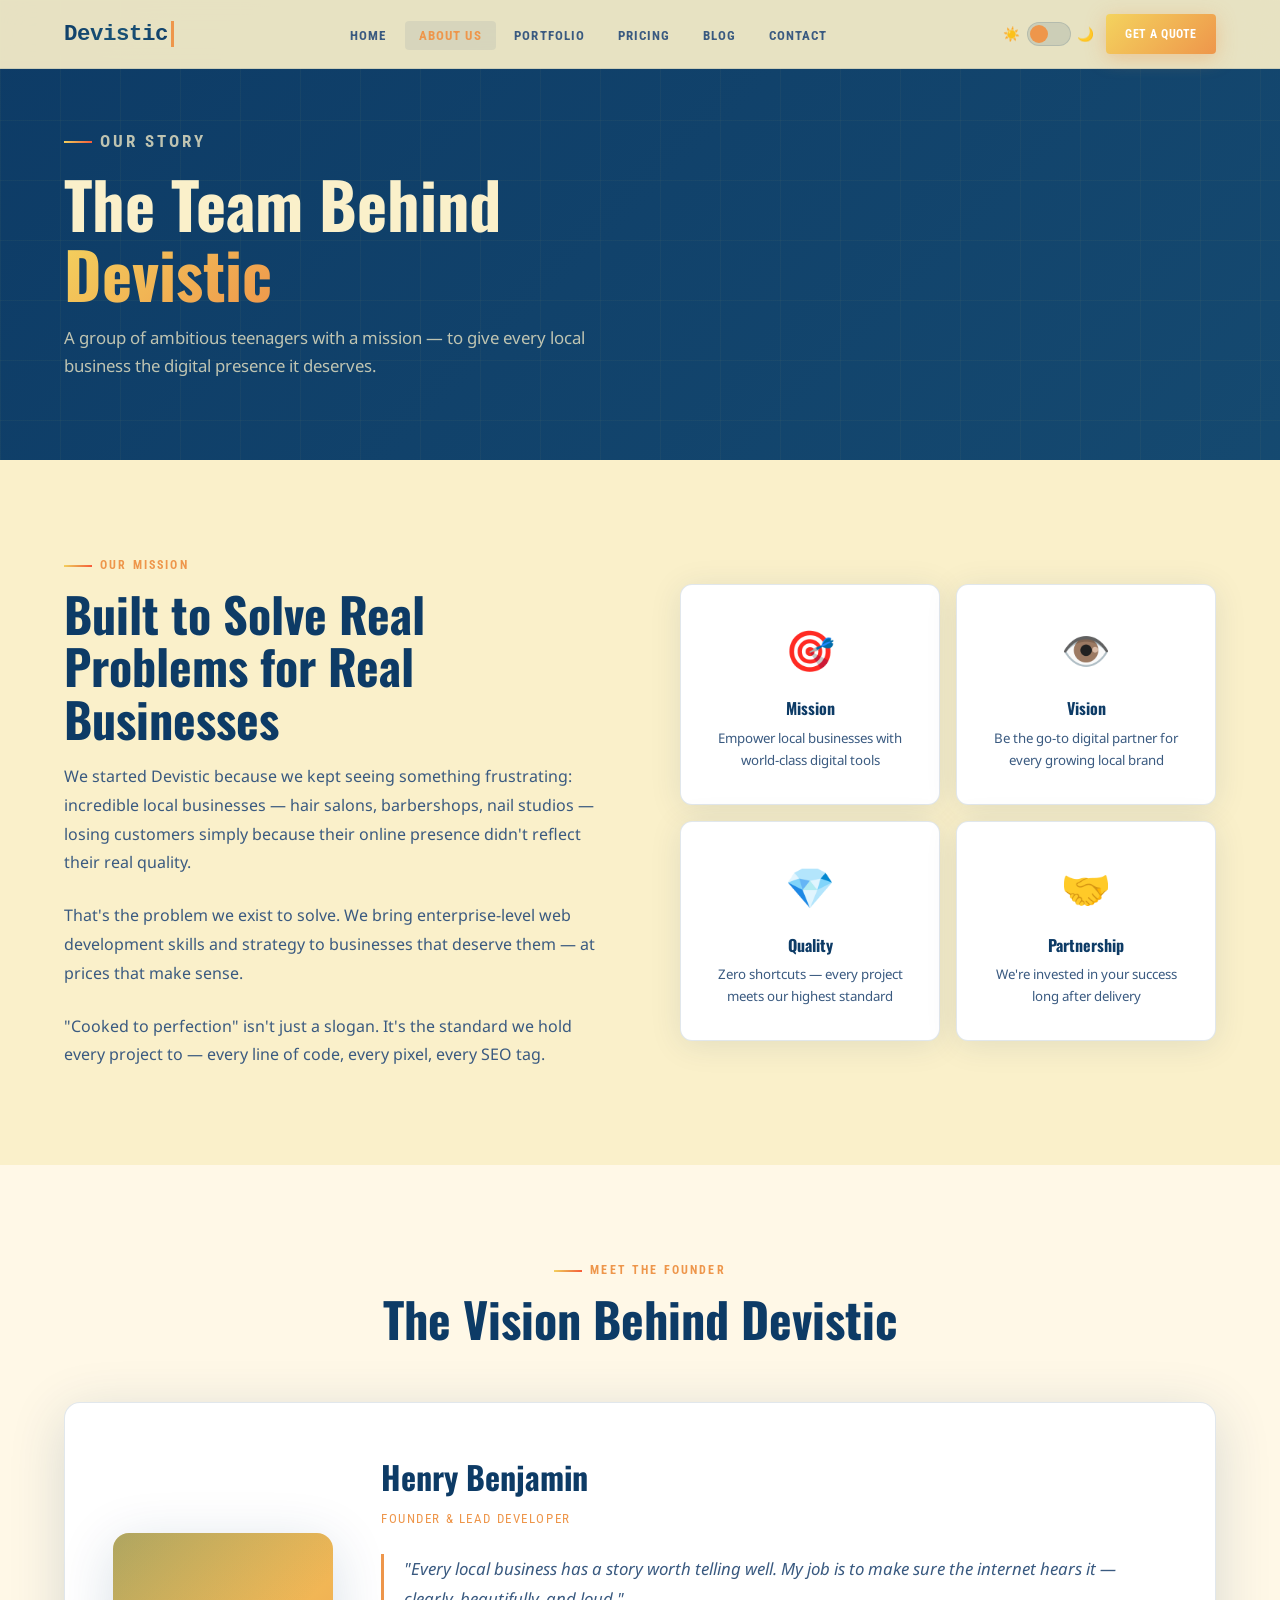
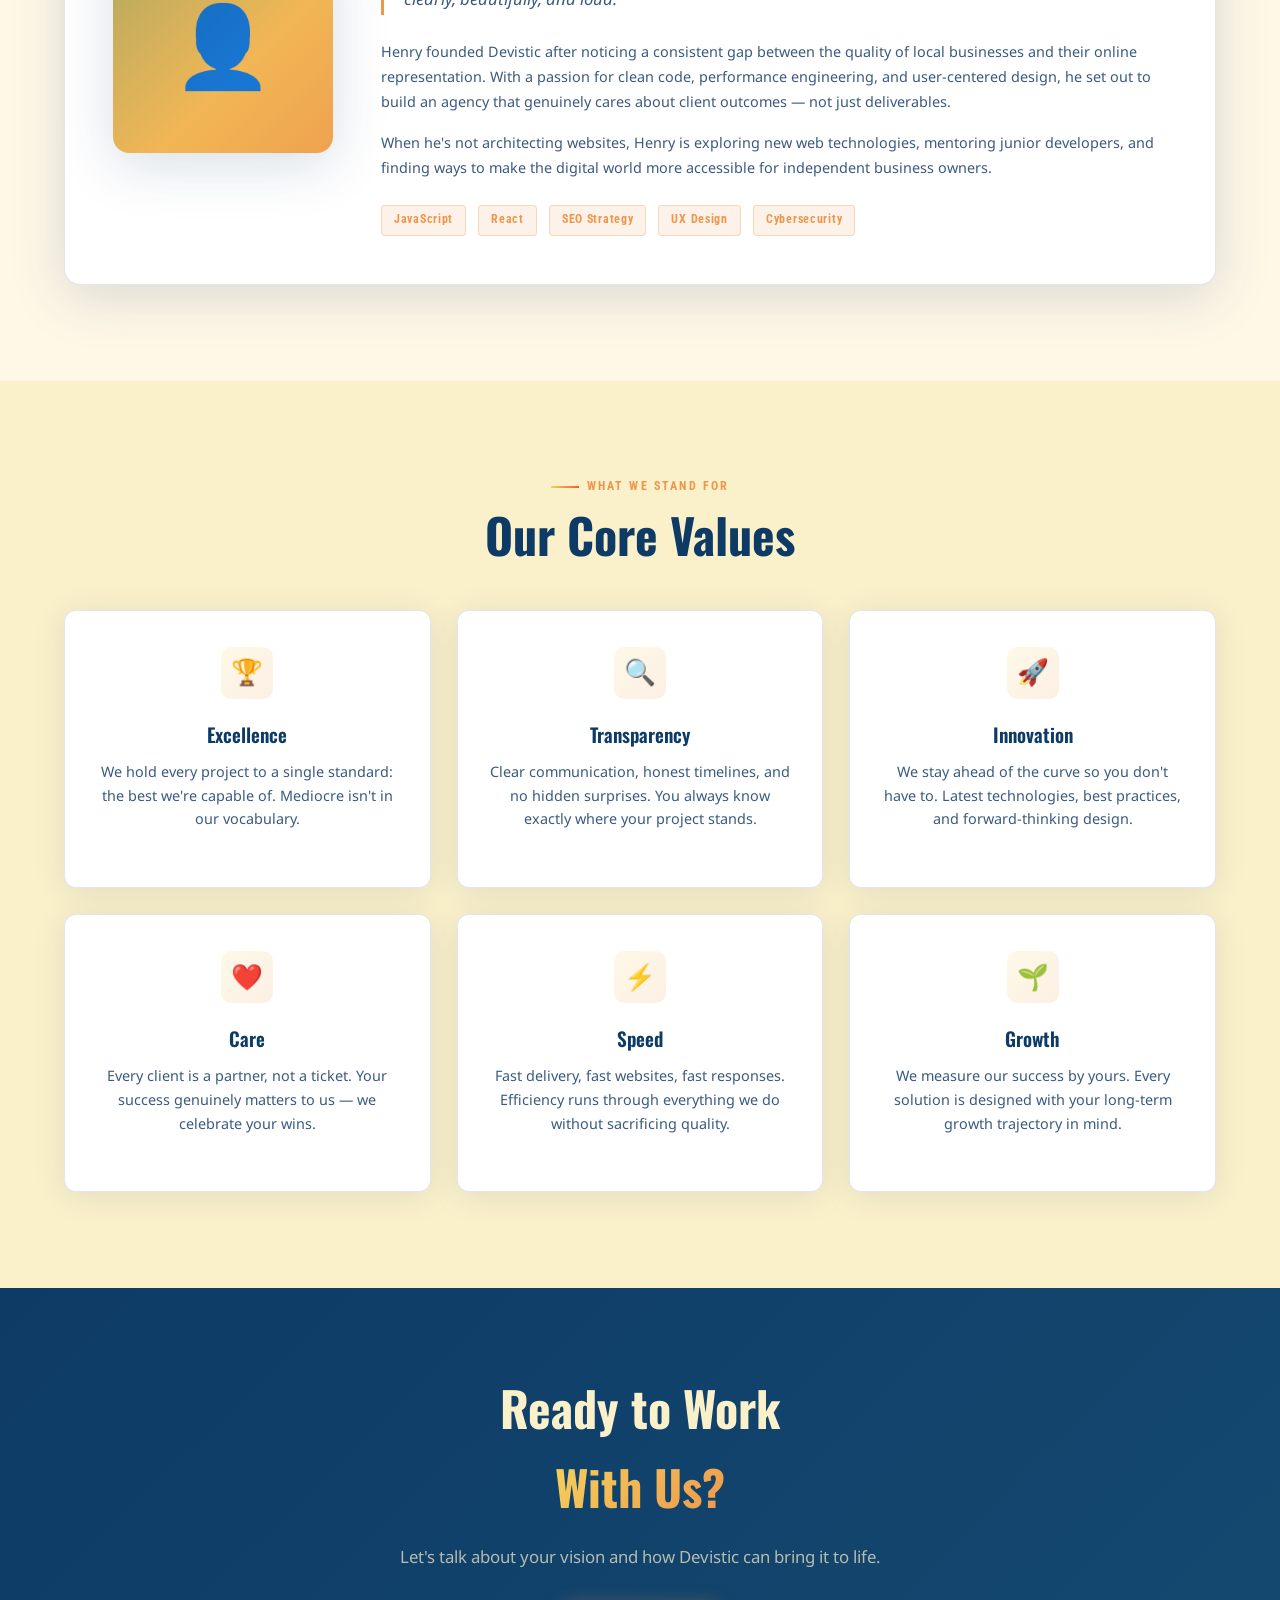
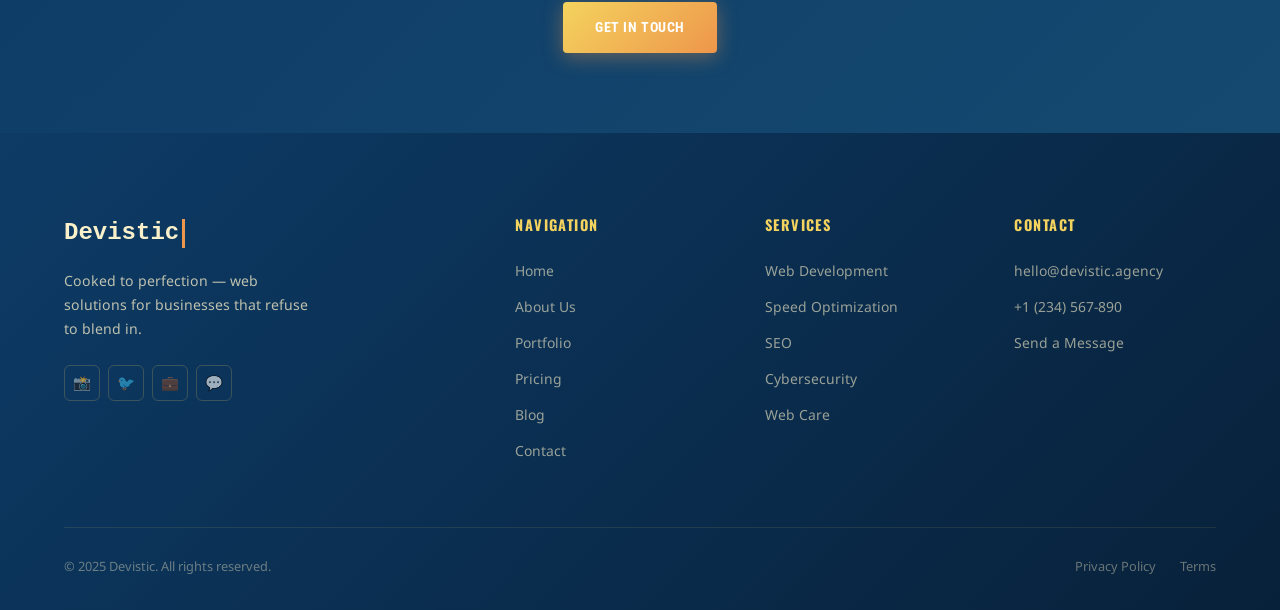
==== about.html @ 4e276e9e "fafa" ====
<!DOCTYPE html>
<html lang="en">
<head>
  <meta charset="UTF-8" />
  <meta name="viewport" content="width=device-width, initial-scale=1.0" />
  <meta name="description" content="Meet the team behind Devistic — a passionate group of young web developers on a mission to help local businesses thrive online." />
  <meta name="keywords" content="Devistic team, Henry Benjamin, web development agency, about us" />
  <title>About Us — Devistic</title>
  <link rel="canonical" href="https://devistic.agency/about" />
  <link rel="icon" href="../assets/icons/favicon.svg" type="image/svg+xml" />
  <link rel="stylesheet" href="style.css" />
</head>
<body>

  <nav class="navbar" role="navigation" aria-label="Main navigation">
    <div class="nav-inner">
      <a href="index.html" class="nav-logo"><span class="logo-name">Devistic</span><span class="cursor"></span></a>
      <ul class="nav-links">
        <li><a href="index.html">Home</a></li>
        <li><a href="about.html" class="active">About Us</a></li>
        <li><a href="portfolio.html">Portfolio</a></li>
        <li><a href="pricing.html">Pricing</a></li>
        <li><a href="blog.html">Blog</a></li>
        <li><a href="contact.html">Contact</a></li>
      </ul>
      <div class="nav-actions">
        <div class="theme-toggle-wrap">
          <span class="theme-icon">☀️</span>
          <button class="theme-toggle" id="theme-toggle" aria-label="Switch theme"></button>
          <span class="theme-icon">🌙</span>
        </div>
        <a href="contact.html" class="btn btn-primary" style="font-size:0.78rem;padding:0.6rem 1.2rem;">Get a Quote</a>
        <button class="nav-hamburger" aria-label="Open menu" aria-expanded="false"><span></span><span></span><span></span></button>
      </div>
    </div>
  </nav>

  <!-- Page Hero -->
  <section class="page-hero">
    <div class="container page-hero-content">
      <div class="reveal">
        <p class="section-label">Our Story</p>
        <h1>The Team Behind<br><span class="grad-text">Devistic</span></h1>
        <p>A group of ambitious teenagers with a mission — to give every local business the digital presence it deserves.</p>
      </div>
    </div>
  </section>

  <!-- Mission Statement -->
  <section class="section-pad">
    <div class="container">
      <div class="grid-2" style="align-items:center;gap:5rem;">
        <div class="reveal from-left">
          <p class="section-label">Our Mission</p>
          <h2 class="section-title">Built to Solve Real Problems for Real Businesses</h2>
          <p style="color:var(--text-2);line-height:1.8;margin-bottom:1.5rem;">
            We started Devistic because we kept seeing something frustrating: incredible local businesses — hair salons, barbershops, nail studios — losing customers simply because their online presence didn't reflect their real quality.
          </p>
          <p style="color:var(--text-2);line-height:1.8;margin-bottom:1.5rem;">
            That's the problem we exist to solve. We bring enterprise-level web development skills and strategy to businesses that deserve them — at prices that make sense.
          </p>
          <p style="color:var(--text-2);line-height:1.8;">
            "Cooked to perfection" isn't just a slogan. It's the standard we hold every project to — every line of code, every pixel, every SEO tag.
          </p>
        </div>
        <div class="reveal from-right" style="display:grid;grid-template-columns:1fr 1fr;gap:1rem;">
          <div class="card" style="text-align:center;">
            <div style="font-size:2.5rem;margin-bottom:0.75rem;">🎯</div>
            <h4 style="font-family:var(--font-display);font-size:1rem;margin-bottom:0.4rem;color:var(--text-1);">Mission</h4>
            <p style="font-size:0.83rem;color:var(--text-2);">Empower local businesses with world-class digital tools</p>
          </div>
          <div class="card" style="text-align:center;">
            <div style="font-size:2.5rem;margin-bottom:0.75rem;">👁️</div>
            <h4 style="font-family:var(--font-display);font-size:1rem;margin-bottom:0.4rem;color:var(--text-1);">Vision</h4>
            <p style="font-size:0.83rem;color:var(--text-2);">Be the go-to digital partner for every growing local brand</p>
          </div>
          <div class="card" style="text-align:center;">
            <div style="font-size:2.5rem;margin-bottom:0.75rem;">💎</div>
            <h4 style="font-family:var(--font-display);font-size:1rem;margin-bottom:0.4rem;color:var(--text-1);">Quality</h4>
            <p style="font-size:0.83rem;color:var(--text-2);">Zero shortcuts — every project meets our highest standard</p>
          </div>
          <div class="card" style="text-align:center;">
            <div style="font-size:2.5rem;margin-bottom:0.75rem;">🤝</div>
            <h4 style="font-family:var(--font-display);font-size:1rem;margin-bottom:0.4rem;color:var(--text-1);">Partnership</h4>
            <p style="font-size:0.83rem;color:var(--text-2);">We're invested in your success long after delivery</p>
          </div>
        </div>
      </div>
    </div>
  </section>

  <!-- Founder Spotlight -->
  <section class="section-pad" style="background:var(--bg-alt);">
    <div class="container">
      <div class="reveal" style="text-align:center;margin-bottom:3.5rem;">
        <p class="section-label" style="justify-content:center;">Meet the Founder</p>
        <h2 class="section-title" style="text-align:center;">The Vision Behind Devistic</h2>
      </div>
      <div class="team-card reveal">
        <div class="team-photo" role="img" aria-label="Henry Benjamin, Founder">👤</div>
        <div class="team-info">
          <h2>Henry Benjamin</h2>
          <p class="team-role">Founder & Lead Developer</p>
          <blockquote class="team-quote">
            "Every local business has a story worth telling well. My job is to make sure the internet hears it — clearly, beautifully, and loud."
          </blockquote>
          <p class="team-bio">
            Henry founded Devistic after noticing a consistent gap between the quality of local businesses and their online representation. With a passion for clean code, performance engineering, and user-centered design, he set out to build an agency that genuinely cares about client outcomes — not just deliverables.
          </p>
          <p class="team-bio" style="margin-top:1rem;">
            When he's not architecting websites, Henry is exploring new web technologies, mentoring junior developers, and finding ways to make the digital world more accessible for independent business owners.
          </p>
          <div style="display:flex;gap:0.75rem;margin-top:1.5rem;flex-wrap:wrap;">
            <span style="background:rgba(238,150,75,0.12);border:1px solid rgba(238,150,75,0.3);color:var(--orange);border-radius:4px;padding:0.3rem 0.75rem;font-family:var(--font-ui);font-size:0.75rem;font-weight:700;letter-spacing:0.06em;">JavaScript</span>
            <span style="background:rgba(238,150,75,0.12);border:1px solid rgba(238,150,75,0.3);color:var(--orange);border-radius:4px;padding:0.3rem 0.75rem;font-family:var(--font-ui);font-size:0.75rem;font-weight:700;letter-spacing:0.06em;">React</span>
            <span style="background:rgba(238,150,75,0.12);border:1px solid rgba(238,150,75,0.3);color:var(--orange);border-radius:4px;padding:0.3rem 0.75rem;font-family:var(--font-ui);font-size:0.75rem;font-weight:700;letter-spacing:0.06em;">SEO Strategy</span>
            <span style="background:rgba(238,150,75,0.12);border:1px solid rgba(238,150,75,0.3);color:var(--orange);border-radius:4px;padding:0.3rem 0.75rem;font-family:var(--font-ui);font-size:0.75rem;font-weight:700;letter-spacing:0.06em;">UX Design</span>
            <span style="background:rgba(238,150,75,0.12);border:1px solid rgba(238,150,75,0.3);color:var(--orange);border-radius:4px;padding:0.3rem 0.75rem;font-family:var(--font-ui);font-size:0.75rem;font-weight:700;letter-spacing:0.06em;">Cybersecurity</span>
          </div>
        </div>
      </div>
    </div>
  </section>

  <!-- Values -->
  <section class="section-pad">
    <div class="container">
      <div class="reveal" style="text-align:center;margin-bottom:3rem;">
        <p class="section-label" style="justify-content:center;">What We Stand For</p>
        <h2 class="section-title" style="text-align:center;">Our Core Values</h2>
      </div>
      <div class="grid-3">
        <div class="service-card reveal delay-1" style="text-align:center;">
          <div class="service-icon" style="margin:0 auto 1.25rem;">🏆</div>
          <h3 class="service-title">Excellence</h3>
          <p class="service-desc">We hold every project to a single standard: the best we're capable of. Mediocre isn't in our vocabulary.</p>
        </div>
        <div class="service-card reveal delay-2" style="text-align:center;">
          <div class="service-icon" style="margin:0 auto 1.25rem;">🔍</div>
          <h3 class="service-title">Transparency</h3>
          <p class="service-desc">Clear communication, honest timelines, and no hidden surprises. You always know exactly where your project stands.</p>
        </div>
        <div class="service-card reveal delay-3" style="text-align:center;">
          <div class="service-icon" style="margin:0 auto 1.25rem;">🚀</div>
          <h3 class="service-title">Innovation</h3>
          <p class="service-desc">We stay ahead of the curve so you don't have to. Latest technologies, best practices, and forward-thinking design.</p>
        </div>
        <div class="service-card reveal delay-1" style="text-align:center;">
          <div class="service-icon" style="margin:0 auto 1.25rem;">❤️</div>
          <h3 class="service-title">Care</h3>
          <p class="service-desc">Every client is a partner, not a ticket. Your success genuinely matters to us — we celebrate your wins.</p>
        </div>
        <div class="service-card reveal delay-2" style="text-align:center;">
          <div class="service-icon" style="margin:0 auto 1.25rem;">⚡</div>
          <h3 class="service-title">Speed</h3>
          <p class="service-desc">Fast delivery, fast websites, fast responses. Efficiency runs through everything we do without sacrificing quality.</p>
        </div>
        <div class="service-card reveal delay-3" style="text-align:center;">
          <div class="service-icon" style="margin:0 auto 1.25rem;">🌱</div>
          <h3 class="service-title">Growth</h3>
          <p class="service-desc">We measure our success by yours. Every solution is designed with your long-term growth trajectory in mind.</p>
        </div>
      </div>
    </div>
  </section>

  <!-- CTA -->
  <section class="cta-banner">
    <div class="container">
      <div class="cta-banner-content reveal">
        <h2>Ready to Work<br><span class="grad-text">With Us?</span></h2>
        <p>Let's talk about your vision and how Devistic can bring it to life.</p>
        <a href="contact.html" class="btn btn-primary">Get in Touch</a>
      </div>
    </div>
  </section>

  <footer class="footer" role="contentinfo">
    <div class="container">
      <div class="footer-grid">
        <div class="footer-brand">
          <div class="logo">Devistic<span class="cursor"></span></div>
          <p>Cooked to perfection — web solutions for businesses that refuse to blend in.</p>
          <div class="social-links">
            <a href="#" class="social-link" aria-label="Instagram">📸</a>
            <a href="#" class="social-link" aria-label="Twitter">🐦</a>
            <a href="#" class="social-link" aria-label="LinkedIn">💼</a>
            <a href="#" class="social-link" aria-label="WhatsApp">💬</a>
          </div>
        </div>
        <div class="footer-col">
          <h4>Navigation</h4>
          <ul>
            <li><a href="index.html">Home</a></li>
            <li><a href="about.html">About Us</a></li>
            <li><a href="portfolio.html">Portfolio</a></li>
            <li><a href="pricing.html">Pricing</a></li>
            <li><a href="blog.html">Blog</a></li>
            <li><a href="contact.html">Contact</a></li>
          </ul>
        </div>
        <div class="footer-col">
          <h4>Services</h4>
          <ul>
            <li><a href="pricing.html">Web Development</a></li>
            <li><a href="pricing.html">Speed Optimization</a></li>
            <li><a href="pricing.html">SEO</a></li>
            <li><a href="pricing.html">Cybersecurity</a></li>
            <li><a href="pricing.html">Web Care</a></li>
          </ul>
        </div>
        <div class="footer-col">
          <h4>Contact</h4>
          <ul>
            <li><a href="mailto:hello@devistic.agency">hello@devistic.agency</a></li>
            <li><a href="tel:+1234567890">+1 (234) 567-890</a></li>
            <li><a href="contact.html">Send a Message</a></li>
          </ul>
        </div>
      </div>
      <div class="footer-bottom">
        <p>© 2025 Devistic. All rights reserved.</p>
        <div style="display:flex;gap:1.5rem;"><a href="#">Privacy Policy</a><a href="#">Terms</a></div>
      </div>
    </div>
  </footer>

  <button id="scroll-top" aria-label="Scroll to top">↑</button>
  <script src="main.js"></script>
</body>
</html>
---- style.css ----
/* =========================================================
   DEVISTIC — Global Styles & Design System
   Color palette: #0D3B66 · #FAF0CA · #F4D35E · #EE964B · #F95738
   ========================================================= */

@import url('https://fonts.googleapis.com/css2?family=Noto+Sans:ital,wght@0,300;0,400;0,600;0,700;1,400&family=Oswald:wght@400;500;600;700&family=Roboto+Condensed:wght@300;400;700&display=swap');

/* ─── CSS Variables ─────────────────────────────────────── */
:root {
  /* Brand Palette */
  --navy:      #0D3B66;
  --cream:     #FAF0CA;
  --yellow:    #F4D35E;
  --orange:    #EE964B;
  --red:       #F95738;

  /* Semantic Tokens — Light */
  --bg:        #FAF0CA;
  --bg-alt:    #fff8e7;
  --surface:   #ffffff;
  --border:    rgba(13,59,102,0.12);
  --text-1:    #0D3B66;
  --text-2:    #3a5a80;
  --text-3:    #7a95b0;
  --accent-1:  #F4D35E;
  --accent-2:  #EE964B;
  --accent-3:  #F95738;
  --nav-bg:    rgba(250,240,202,0.92);
  --card-bg:   #ffffff;
  --shadow:    0 4px 32px rgba(13,59,102,0.10);
  --shadow-lg: 0 12px 56px rgba(13,59,102,0.16);

  /* Typography */
  --font-display: 'Oswald', sans-serif;
  --font-body:    'Noto Sans', sans-serif;
  --font-ui:      'Roboto Condensed', sans-serif;

  /* Spacing */
  --gap-xs: 0.4rem;
  --gap-sm: 0.8rem;
  --gap-md: 1.6rem;
  --gap-lg: 3.2rem;
  --gap-xl: 6.4rem;

  /* Motion */
  --ease-out-expo: cubic-bezier(0.16, 1, 0.3, 1);
  --ease-spring:   cubic-bezier(0.34, 1.56, 0.64, 1);
  --dur-fast: 0.2s;
  --dur-med:  0.45s;
  --dur-slow: 0.8s;

  /* Gradients */
  --grad-brand: linear-gradient(135deg, var(--navy) 0%, #1a5276 50%, #0d3b66 100%);
  --grad-warm:  linear-gradient(135deg, var(--yellow) 0%, var(--orange) 50%, var(--red) 100%);
  --grad-hero:  linear-gradient(135deg, #0d3b66 0%, #0e4a82 40%, #1a3a5c 100%);
}

/* ─── Dark Theme ────────────────────────────────────────── */
[data-theme="dark"] {
  --bg:        #08213a;
  --bg-alt:    #0a2947;
  --surface:   #0d3050;
  --border:    rgba(244,211,94,0.14);
  --text-1:    #FAF0CA;
  --text-2:    #c8d8e8;
  --text-3:    #6a8ca8;
  --nav-bg:    rgba(8,33,58,0.95);
  --card-bg:   #0d3050;
  --shadow:    0 4px 32px rgba(0,0,0,0.35);
  --shadow-lg: 0 12px 56px rgba(0,0,0,0.50);
  --bg-alt:    #091f36;
}

/* ─── Reset & Base ──────────────────────────────────────── */
*, *::before, *::after { box-sizing: border-box; margin: 0; padding: 0; }

html {
  scroll-behavior: smooth;
  font-size: 16px;
}

body {
  font-family: var(--font-body);
  background-color: var(--bg);
  color: var(--text-1);
  line-height: 1.65;
  transition: background-color 0.4s ease, color 0.4s ease;
  overflow-x: hidden;
}

img { max-width: 100%; height: auto; display: block; }
a { color: inherit; text-decoration: none; }
ul { list-style: none; }
button { cursor: pointer; border: none; background: none; font-family: inherit; }

/* ─── Animated Gradient Text Utility ───────────────────── */
.grad-text {
  background: var(--grad-warm);
  -webkit-background-clip: text;
  -webkit-text-fill-color: transparent;
  background-clip: text;
  background-size: 200% 200%;
  animation: gradShift 4s ease infinite;
}

@keyframes gradShift {
  0%   { background-position: 0% 50%; }
  50%  { background-position: 100% 50%; }
  100% { background-position: 0% 50%; }
}

/* ─── Animated Gradient BG Utility ─────────────────────── */
.grad-bg {
  background: linear-gradient(135deg, var(--navy), #1a5276, #0d3b66, #0e4a82);
  background-size: 400% 400%;
  animation: bgShift 8s ease infinite;
}

@keyframes bgShift {
  0%   { background-position: 0% 50%; }
  50%  { background-position: 100% 50%; }
  100% { background-position: 0% 50%; }
}

/* ─── Scroll Animation Classes ──────────────────────────── */
.reveal {
  opacity: 0;
  transform: translateY(40px);
  transition: opacity var(--dur-slow) var(--ease-out-expo),
              transform var(--dur-slow) var(--ease-out-expo);
}
.reveal.from-left  { transform: translateX(-60px); }
.reveal.from-right { transform: translateX(60px); }
.reveal.from-below { transform: translateY(60px); }
.reveal.pop        { transform: scale(0.88); }

.reveal.visible {
  opacity: 1;
  transform: translate(0) scale(1);
}

/* Stagger delays */
.delay-1 { transition-delay: 0.1s; }
.delay-2 { transition-delay: 0.2s; }
.delay-3 { transition-delay: 0.3s; }
.delay-4 { transition-delay: 0.4s; }
.delay-5 { transition-delay: 0.5s; }

/* ─── Layout Utilities ──────────────────────────────────── */
.container {
  width: 100%;
  max-width: 1200px;
  margin: 0 auto;
  padding: 0 1.5rem;
}

.section-pad {
  padding: 6rem 0;
}

.section-pad-sm {
  padding: 3.5rem 0;
}

.grid-2 { display: grid; grid-template-columns: repeat(2, 1fr); gap: var(--gap-lg); }
.grid-3 { display: grid; grid-template-columns: repeat(3, 1fr); gap: var(--gap-md); }
.grid-4 { display: grid; grid-template-columns: repeat(4, 1fr); gap: var(--gap-md); }

/* ─── Section Headers ───────────────────────────────────── */
.section-label {
  font-family: var(--font-ui);
  font-size: 0.75rem;
  font-weight: 700;
  letter-spacing: 0.18em;
  text-transform: uppercase;
  color: var(--orange);
  margin-bottom: 0.75rem;
  display: flex;
  align-items: center;
  gap: 0.5rem;
}
.section-label::before {
  content: '';
  display: inline-block;
  width: 28px;
  height: 2px;
  background: var(--grad-warm);
}

.section-title {
  font-family: var(--font-display);
  font-size: clamp(2rem, 4vw, 3rem);
  font-weight: 700;
  line-height: 1.1;
  color: var(--text-1);
  margin-bottom: 1rem;
}

.section-sub {
  font-family: var(--font-body);
  font-size: 1.05rem;
  color: var(--text-2);
  max-width: 560px;
}

/* ─── Buttons ───────────────────────────────────────────── */
.btn {
  display: inline-flex;
  align-items: center;
  gap: 0.5rem;
  font-family: var(--font-ui);
  font-size: 0.9rem;
  font-weight: 700;
  letter-spacing: 0.04em;
  text-transform: uppercase;
  padding: 0.85rem 2rem;
  border-radius: 4px;
  transition: all var(--dur-fast) var(--ease-out-expo);
  position: relative;
  overflow: hidden;
}

.btn-primary {
  background: var(--grad-warm);
  background-size: 200% 200%;
  color: #fff;
  animation: gradShift 4s ease infinite;
  box-shadow: 0 4px 20px rgba(238,150,75,0.4);
}
.btn-primary:hover {
  transform: translateY(-2px);
  box-shadow: 0 8px 30px rgba(249,87,56,0.5);
}

.btn-outline {
  border: 2px solid var(--text-1);
  color: var(--text-1);
  background: transparent;
}
.btn-outline:hover {
  background: var(--text-1);
  color: var(--bg);
  transform: translateY(-2px);
}

.btn-ghost {
  color: var(--orange);
  padding: 0.5rem 0;
  font-weight: 700;
  position: relative;
}
.btn-ghost::after {
  content: '';
  position: absolute;
  bottom: 0;
  left: 0;
  width: 0;
  height: 2px;
  background: var(--grad-warm);
  transition: width var(--dur-med) var(--ease-out-expo);
}
.btn-ghost:hover::after { width: 100%; }

/* ─── Cards ─────────────────────────────────────────────── */
.card {
  background: var(--card-bg);
  border: 1px solid var(--border);
  border-radius: 12px;
  padding: 2rem;
  box-shadow: var(--shadow);
  transition: transform var(--dur-med) var(--ease-out-expo),
              box-shadow var(--dur-med) var(--ease-out-expo);
}
.card:hover {
  transform: translateY(-6px);
  box-shadow: var(--shadow-lg);
}

/* ─── Navbar ────────────────────────────────────────────── */
.navbar {
  position: fixed;
  top: 0;
  left: 0;
  right: 0;
  z-index: 1000;
  background: var(--nav-bg);
  backdrop-filter: blur(16px);
  -webkit-backdrop-filter: blur(16px);
  border-bottom: 1px solid var(--border);
  transition: background 0.4s ease, box-shadow 0.4s ease;
}
.navbar.scrolled {
  box-shadow: var(--shadow);
}

.nav-inner {
  display: flex;
  align-items: center;
  justify-content: space-between;
  height: 68px;
  padding: 0 1.5rem;
  max-width: 1200px;
  margin: 0 auto;
}

/* Logo */
.nav-logo {
  font-family: 'Courier New', monospace;
  font-size: 1.4rem;
  font-weight: 900;
  color: var(--text-1);
  letter-spacing: -0.02em;
  text-decoration: none;
  display: flex;
  align-items: center;
  gap: 0;
}
.nav-logo .logo-name {
  background: var(--grad-brand);
  -webkit-background-clip: text;
  -webkit-text-fill-color: transparent;
  background-clip: text;
}
[data-theme="dark"] .nav-logo .logo-name {
  background: var(--grad-warm);
  -webkit-background-clip: text;
  background-clip: text;
}
.nav-logo .cursor {
  display: inline-block;
  width: 3px;
  height: 1.2em;
  background: var(--orange);
  margin-left: 3px;
  animation: blink 1s step-end infinite;
  vertical-align: middle;
}
@keyframes blink {
  0%, 100% { opacity: 1; }
  50%       { opacity: 0; }
}

/* Nav Links */
.nav-links {
  display: flex;
  align-items: center;
  gap: 0.25rem;
}
.nav-links a {
  font-family: var(--font-ui);
  font-size: 0.82rem;
  font-weight: 700;
  letter-spacing: 0.08em;
  text-transform: uppercase;
  color: var(--text-2);
  padding: 0.45rem 0.9rem;
  border-radius: 4px;
  transition: color var(--dur-fast), background var(--dur-fast);
  position: relative;
}
.nav-links a:hover,
.nav-links a.active {
  color: var(--text-1);
  background: rgba(13,59,102,0.07);
}
[data-theme="dark"] .nav-links a:hover,
[data-theme="dark"] .nav-links a.active {
  background: rgba(244,211,94,0.1);
  color: var(--yellow);
}

.nav-actions {
  display: flex;
  align-items: center;
  gap: 0.75rem;
}

/* Theme Toggle */
.theme-toggle {
  width: 44px;
  height: 24px;
  background: var(--border);
  border-radius: 99px;
  position: relative;
  transition: background 0.3s;
  border: 1px solid var(--border);
  cursor: pointer;
}
.theme-toggle::before {
  content: '';
  position: absolute;
  top: 2px;
  left: 2px;
  width: 18px;
  height: 18px;
  border-radius: 50%;
  background: var(--orange);
  transition: transform 0.3s var(--ease-spring);
}
[data-theme="dark"] .theme-toggle::before {
  transform: translateX(20px);
}
.theme-toggle-wrap {
  display: flex;
  align-items: center;
  gap: 0.4rem;
}
.theme-icon {
  font-size: 0.85rem;
  color: var(--text-3);
}

/* Mobile Menu */
.nav-hamburger {
  display: none;
  flex-direction: column;
  gap: 5px;
  padding: 0.4rem;
  cursor: pointer;
}
.nav-hamburger span {
  display: block;
  width: 22px;
  height: 2px;
  background: var(--text-1);
  transition: all 0.3s;
  border-radius: 2px;
}

/* ─── Hero Section ──────────────────────────────────────── */
.hero {
  min-height: 100vh;
  display: flex;
  align-items: center;
  position: relative;
  overflow: hidden;
  padding-top: 68px;
}

.hero-bg {
  position: absolute;
  inset: 0;
  background: linear-gradient(135deg, #0d3b66 0%, #0e4a82 45%, #1a3a5c 100%);
  background-size: 400% 400%;
  animation: bgShift 10s ease infinite;
}

.hero-grid-overlay {
  position: absolute;
  inset: 0;
  background-image:
    linear-gradient(rgba(244,211,94,0.04) 1px, transparent 1px),
    linear-gradient(90deg, rgba(244,211,94,0.04) 1px, transparent 1px);
  background-size: 60px 60px;
}

.hero-orb {
  position: absolute;
  border-radius: 50%;
  filter: blur(80px);
  opacity: 0.25;
  animation: orbFloat 8s ease-in-out infinite;
}
.hero-orb-1 {
  width: 500px; height: 500px;
  background: var(--yellow);
  top: -100px; right: -100px;
  animation-delay: 0s;
}
.hero-orb-2 {
  width: 350px; height: 350px;
  background: var(--red);
  bottom: 50px; left: -80px;
  animation-delay: -4s;
}
@keyframes orbFloat {
  0%, 100% { transform: translateY(0) scale(1); }
  50% { transform: translateY(-30px) scale(1.05); }
}

.hero-content {
  position: relative;
  z-index: 2;
  width: 100%;
  max-width: 1200px;
  margin: 0 auto;
  padding: 5rem 1.5rem;
  display: grid;
  grid-template-columns: 1fr 1fr;
  gap: 4rem;
  align-items: center;
}

.hero-label {
  font-family: var(--font-ui);
  font-size: 0.72rem;
  letter-spacing: 0.22em;
  text-transform: uppercase;
  color: var(--yellow);
  margin-bottom: 1.2rem;
  display: flex;
  align-items: center;
  gap: 0.5rem;
  opacity: 0;
  animation: fadeUp 0.8s 0.2s var(--ease-out-expo) forwards;
}
.hero-label::before {
  content: '';
  width: 32px;
  height: 1px;
  background: var(--yellow);
}

.hero-title {
  font-family: var(--font-display);
  font-size: clamp(2.8rem, 5.5vw, 5rem);
  font-weight: 700;
  line-height: 1.05;
  color: var(--cream);
  margin-bottom: 1.5rem;
  opacity: 0;
  animation: fadeUp 0.8s 0.35s var(--ease-out-expo) forwards;
}
.hero-title .hl {
  background: linear-gradient(135deg, var(--yellow), var(--orange), var(--red));
  -webkit-background-clip: text;
  -webkit-text-fill-color: transparent;
  background-clip: text;
  background-size: 200%;
  animation: gradShift 4s ease infinite;
}

.hero-desc {
  font-size: 1.05rem;
  color: rgba(250,240,202,0.75);
  line-height: 1.75;
  max-width: 480px;
  margin-bottom: 2.5rem;
  opacity: 0;
  animation: fadeUp 0.8s 0.5s var(--ease-out-expo) forwards;
}

.hero-cta {
  display: flex;
  gap: 1rem;
  flex-wrap: wrap;
  opacity: 0;
  animation: fadeUp 0.8s 0.65s var(--ease-out-expo) forwards;
}

.hero-visual {
  position: relative;
  opacity: 0;
  animation: fadeRight 1s 0.4s var(--ease-out-expo) forwards;
}

.hero-browser {
  background: rgba(13,59,102,0.6);
  border: 1px solid rgba(244,211,94,0.2);
  border-radius: 12px;
  overflow: hidden;
  backdrop-filter: blur(10px);
  box-shadow: 0 24px 80px rgba(0,0,0,0.4);
}
.browser-bar {
  background: rgba(0,0,0,0.3);
  padding: 0.75rem 1rem;
  display: flex;
  align-items: center;
  gap: 0.5rem;
}
.browser-dot {
  width: 10px; height: 10px;
  border-radius: 50%;
}
.browser-dot:nth-child(1) { background: var(--red); }
.browser-dot:nth-child(2) { background: var(--yellow); }
.browser-dot:nth-child(3) { background: #2ecc71; }
.browser-url {
  flex: 1;
  background: rgba(255,255,255,0.07);
  border-radius: 4px;
  padding: 0.3rem 0.75rem;
  font-family: var(--font-ui);
  font-size: 0.72rem;
  color: rgba(250,240,202,0.5);
  margin-left: 0.5rem;
}
.browser-content {
  padding: 1.5rem;
  min-height: 260px;
  display: flex;
  flex-direction: column;
  gap: 0.75rem;
}
.code-line {
  display: flex;
  gap: 0.75rem;
  align-items: center;
  font-family: 'Courier New', monospace;
  font-size: 0.78rem;
}
.code-num { color: rgba(250,240,202,0.25); width: 20px; text-align: right; flex-shrink: 0; }
.code-keyword { color: var(--yellow); }
.code-func    { color: var(--orange); }
.code-str     { color: #5dbb63; }
.code-comment { color: rgba(250,240,202,0.3); font-style: italic; }

@keyframes fadeUp {
  from { opacity: 0; transform: translateY(30px); }
  to   { opacity: 1; transform: translateY(0); }
}
@keyframes fadeRight {
  from { opacity: 0; transform: translateX(40px); }
  to   { opacity: 1; transform: translateX(0); }
}

/* Hero scroll indicator */
.hero-scroll {
  position: absolute;
  bottom: 2rem;
  left: 50%;
  transform: translateX(-50%);
  z-index: 2;
  display: flex;
  flex-direction: column;
  align-items: center;
  gap: 0.5rem;
  color: rgba(250,240,202,0.5);
  font-family: var(--font-ui);
  font-size: 0.7rem;
  letter-spacing: 0.1em;
  text-transform: uppercase;
}
.scroll-mouse {
  width: 22px; height: 34px;
  border: 2px solid rgba(250,240,202,0.3);
  border-radius: 11px;
  display: flex;
  justify-content: center;
  padding-top: 5px;
}
.scroll-wheel {
  width: 3px; height: 7px;
  background: var(--yellow);
  border-radius: 2px;
  animation: scrollDown 2s ease infinite;
}
@keyframes scrollDown {
  0% { opacity: 1; transform: translateY(0); }
  100% { opacity: 0; transform: translateY(10px); }
}

/* ─── Analytics / Stats ─────────────────────────────────── */
.analytics {
  background: var(--navy);
  padding: 4rem 0;
  position: relative;
  overflow: hidden;
}
.analytics::before {
  content: '';
  position: absolute;
  inset: 0;
  background: linear-gradient(135deg, #0d3b66, #1a5276, #0d3b66);
  background-size: 400% 400%;
  animation: bgShift 12s ease infinite;
}
.analytics-grid {
  position: relative;
  z-index: 1;
  display: grid;
  grid-template-columns: repeat(4, 1fr);
  gap: 2rem;
}
.stat-item {
  text-align: center;
  padding: 1.5rem;
  border-right: 1px solid rgba(244,211,94,0.12);
}
.stat-item:last-child { border-right: none; }
.stat-number {
  font-family: var(--font-display);
  font-size: clamp(2.4rem, 4vw, 3.5rem);
  font-weight: 700;
  line-height: 1;
  background: linear-gradient(135deg, var(--yellow), var(--orange));
  -webkit-background-clip: text;
  -webkit-text-fill-color: transparent;
  background-clip: text;
  display: block;
  margin-bottom: 0.4rem;
}
.stat-label {
  font-family: var(--font-ui);
  font-size: 0.78rem;
  letter-spacing: 0.12em;
  text-transform: uppercase;
  color: rgba(250,240,202,0.6);
}

/* ─── Services ──────────────────────────────────────────── */
.services-grid {
  display: grid;
  grid-template-columns: repeat(3, 1fr);
  gap: 1.5rem;
}

.service-card {
  background: var(--card-bg);
  border: 1px solid var(--border);
  border-radius: 12px;
  padding: 2.25rem 2rem;
  box-shadow: var(--shadow);
  transition: all var(--dur-med) var(--ease-out-expo);
  position: relative;
  overflow: hidden;
}
.service-card::before {
  content: '';
  position: absolute;
  top: 0; left: 0; right: 0;
  height: 3px;
  background: var(--grad-warm);
  background-size: 200%;
  animation: gradShift 4s ease infinite;
  transform: scaleX(0);
  transform-origin: left;
  transition: transform var(--dur-med) var(--ease-out-expo);
}
.service-card:hover::before { transform: scaleX(1); }
.service-card:hover {
  transform: translateY(-8px);
  box-shadow: var(--shadow-lg);
}

.service-icon {
  width: 52px; height: 52px;
  border-radius: 10px;
  background: linear-gradient(135deg, rgba(244,211,94,0.15), rgba(238,150,75,0.15));
  display: flex;
  align-items: center;
  justify-content: center;
  font-size: 1.6rem;
  margin-bottom: 1.25rem;
  transition: transform var(--dur-med) var(--ease-spring);
}
.service-card:hover .service-icon { transform: scale(1.1) rotate(-5deg); }

.service-title {
  font-family: var(--font-display);
  font-size: 1.2rem;
  font-weight: 600;
  color: var(--text-1);
  margin-bottom: 0.6rem;
}

.service-desc {
  font-size: 0.9rem;
  color: var(--text-2);
  line-height: 1.65;
  margin-bottom: 1.25rem;
}

/* ─── Why Choose Us ─────────────────────────────────────── */
.why-section {
  background: var(--bg-alt);
}

.why-grid {
  display: grid;
  grid-template-columns: 1fr 1fr;
  gap: 5rem;
  align-items: center;
}

.why-list {
  display: flex;
  flex-direction: column;
  gap: 1.25rem;
  margin-top: 2.5rem;
}

.why-item {
  display: flex;
  gap: 1rem;
  align-items: flex-start;
  padding: 1.25rem;
  border-radius: 8px;
  background: var(--card-bg);
  border: 1px solid var(--border);
  transition: all var(--dur-med) var(--ease-out-expo);
}
.why-item:hover {
  border-color: var(--orange);
  transform: translateX(8px);
  box-shadow: var(--shadow);
}

.why-icon {
  width: 40px; height: 40px;
  border-radius: 8px;
  background: var(--grad-warm);
  background-size: 200%;
  animation: gradShift 4s ease infinite;
  display: flex;
  align-items: center;
  justify-content: center;
  font-size: 1.1rem;
  flex-shrink: 0;
}

.why-text h4 {
  font-family: var(--font-display);
  font-size: 1rem;
  font-weight: 600;
  color: var(--text-1);
  margin-bottom: 0.3rem;
}
.why-text p {
  font-size: 0.87rem;
  color: var(--text-2);
  line-height: 1.6;
}

.why-visual {
  position: relative;
}
.why-card-stack {
  position: relative;
  height: 400px;
}
.wc {
  position: absolute;
  background: var(--card-bg);
  border: 1px solid var(--border);
  border-radius: 16px;
  padding: 1.5rem;
  box-shadow: var(--shadow-lg);
}
.wc-1 { width: 240px; top: 0; left: 0; transform: rotate(-4deg); }
.wc-2 { width: 260px; top: 80px; right: 0; transform: rotate(3deg); }
.wc-3 { width: 220px; bottom: 0; left: 40px; transform: rotate(-2deg); }
.wc-badge {
  display: inline-flex;
  align-items: center;
  gap: 0.3rem;
  background: linear-gradient(135deg, rgba(244,211,94,0.18), rgba(238,150,75,0.18));
  border: 1px solid var(--orange);
  border-radius: 4px;
  padding: 0.25rem 0.6rem;
  font-family: var(--font-ui);
  font-size: 0.7rem;
  font-weight: 700;
  letter-spacing: 0.08em;
  text-transform: uppercase;
  color: var(--orange);
  margin-bottom: 0.75rem;
}
.wc h5 { font-family: var(--font-display); font-size: 1rem; color: var(--text-1); margin-bottom: 0.25rem; }
.wc p  { font-size: 0.8rem; color: var(--text-2); }

/* ─── Testimonials ──────────────────────────────────────── */
.testimonials-track {
  display: grid;
  grid-template-columns: repeat(3, 1fr);
  gap: 1.5rem;
}

.testi-card {
  background: var(--card-bg);
  border: 1px solid var(--border);
  border-radius: 12px;
  padding: 2rem;
  box-shadow: var(--shadow);
  transition: all var(--dur-med) var(--ease-out-expo);
}
.testi-card:hover { transform: translateY(-6px); box-shadow: var(--shadow-lg); }

.testi-stars {
  color: var(--yellow);
  font-size: 0.9rem;
  margin-bottom: 1rem;
  letter-spacing: 0.15em;
}
.testi-quote {
  font-size: 0.95rem;
  color: var(--text-2);
  line-height: 1.7;
  margin-bottom: 1.5rem;
  font-style: italic;
}
.testi-author {
  display: flex;
  align-items: center;
  gap: 0.75rem;
}
.testi-avatar {
  width: 42px; height: 42px;
  border-radius: 50%;
  background: var(--grad-warm);
  background-size: 200%;
  animation: gradShift 4s ease infinite;
  display: flex;
  align-items: center;
  justify-content: center;
  font-family: var(--font-display);
  font-weight: 700;
  color: #fff;
  font-size: 1rem;
  flex-shrink: 0;
}
.testi-name {
  font-family: var(--font-display);
  font-size: 0.95rem;
  font-weight: 600;
  color: var(--text-1);
}
.testi-role {
  font-size: 0.78rem;
  color: var(--text-3);
}

/* ─── FAQ ───────────────────────────────────────────────── */
.faq-section { background: var(--bg-alt); }

.faq-list {
  max-width: 760px;
  margin: 0 auto;
  display: flex;
  flex-direction: column;
  gap: 0.75rem;
}

.faq-item {
  background: var(--card-bg);
  border: 1px solid var(--border);
  border-radius: 10px;
  overflow: hidden;
  transition: all var(--dur-med) var(--ease-out-expo);
}
.faq-item.open {
  border-color: var(--orange);
  box-shadow: var(--shadow);
}

.faq-q {
  display: flex;
  justify-content: space-between;
  align-items: center;
  padding: 1.25rem 1.5rem;
  cursor: pointer;
  font-family: var(--font-display);
  font-size: 1rem;
  font-weight: 600;
  color: var(--text-1);
  gap: 1rem;
  user-select: none;
}

.faq-icon {
  width: 26px; height: 26px;
  border-radius: 50%;
  background: rgba(238,150,75,0.12);
  border: 1px solid var(--orange);
  display: flex;
  align-items: center;
  justify-content: center;
  color: var(--orange);
  font-size: 1.1rem;
  flex-shrink: 0;
  transition: transform var(--dur-med) var(--ease-spring),
              background var(--dur-fast);
}
.faq-item.open .faq-icon {
  transform: rotate(45deg);
  background: var(--orange);
  color: #fff;
}

.faq-a {
  max-height: 0;
  overflow: hidden;
  transition: max-height 0.45s var(--ease-out-expo), padding 0.3s;
  padding: 0 1.5rem;
}
.faq-a p {
  padding-bottom: 1.25rem;
  font-size: 0.93rem;
  color: var(--text-2);
  line-height: 1.7;
}
.faq-item.open .faq-a { max-height: 300px; }

/* ─── Footer ────────────────────────────────────────────── */
.footer {
  background: var(--navy);
  color: rgba(250,240,202,0.75);
  padding: 5rem 0 2rem;
  position: relative;
  overflow: hidden;
}
.footer::before {
  content: '';
  position: absolute;
  inset: 0;
  background: linear-gradient(135deg, #0d3b66 0%, #08213a 100%);
}
[data-theme="dark"] .footer::before {
  background: linear-gradient(135deg, #05172a 0%, #08213a 100%);
}

.footer-grid {
  position: relative;
  z-index: 1;
  display: grid;
  grid-template-columns: 2fr 1fr 1fr 1fr;
  gap: 3rem;
  margin-bottom: 4rem;
}

.footer-brand .logo {
  font-family: 'Courier New', monospace;
  font-size: 1.5rem;
  font-weight: 900;
  color: var(--cream);
  display: flex;
  align-items: center;
  margin-bottom: 1rem;
}
.footer-brand .logo .cursor {
  display: inline-block;
  width: 3px;
  height: 1.2em;
  background: var(--orange);
  margin-left: 3px;
  animation: blink 1s step-end infinite;
}
.footer-brand p {
  font-size: 0.88rem;
  line-height: 1.7;
  max-width: 260px;
  margin-bottom: 1.5rem;
}

.social-links {
  display: flex;
  gap: 0.5rem;
}
.social-link {
  width: 36px; height: 36px;
  border: 1px solid rgba(244,211,94,0.2);
  border-radius: 6px;
  display: flex;
  align-items: center;
  justify-content: center;
  color: rgba(250,240,202,0.6);
  font-size: 0.9rem;
  transition: all var(--dur-fast);
  text-decoration: none;
}
.social-link:hover {
  background: var(--orange);
  border-color: var(--orange);
  color: #fff;
  transform: translateY(-3px);
}

.footer-col h4 {
  font-family: var(--font-display);
  font-size: 0.9rem;
  font-weight: 700;
  letter-spacing: 0.1em;
  text-transform: uppercase;
  color: var(--yellow);
  margin-bottom: 1.25rem;
}
.footer-col ul {
  display: flex;
  flex-direction: column;
  gap: 0.6rem;
}
.footer-col ul li a {
  font-size: 0.87rem;
  color: rgba(250,240,202,0.6);
  transition: color var(--dur-fast);
  text-decoration: none;
}
.footer-col ul li a:hover { color: var(--yellow); }

.footer-bottom {
  position: relative;
  z-index: 1;
  border-top: 1px solid rgba(244,211,94,0.1);
  padding-top: 1.75rem;
  display: flex;
  justify-content: space-between;
  align-items: center;
  flex-wrap: wrap;
  gap: 1rem;
}
.footer-bottom p, .footer-bottom a {
  font-size: 0.8rem;
  color: rgba(250,240,202,0.4);
}
.footer-bottom a:hover { color: var(--yellow); }

/* ─── Page Hero (inner pages) ───────────────────────────── */
.page-hero {
  background: var(--grad-brand);
  background-size: 400%;
  animation: bgShift 10s ease infinite;
  padding: 8rem 0 5rem;
  position: relative;
  overflow: hidden;
}
.page-hero::before {
  content: '';
  position: absolute;
  inset: 0;
  background-image:
    linear-gradient(rgba(244,211,94,0.04) 1px, transparent 1px),
    linear-gradient(90deg, rgba(244,211,94,0.04) 1px, transparent 1px);
  background-size: 60px 60px;
}
.page-hero-content { position: relative; z-index: 1; }
.page-hero h1 {
  font-family: var(--font-display);
  font-size: clamp(2.5rem, 5vw, 4rem);
  font-weight: 700;
  color: var(--cream);
  line-height: 1.1;
  margin-bottom: 1rem;
}
.page-hero p {
  font-size: 1.05rem;
  color: rgba(250,240,202,0.75);
  max-width: 540px;
}

/* ─── Pricing ───────────────────────────────────────────── */
.pricing-grid {
  display: grid;
  grid-template-columns: repeat(3, 1fr);
  gap: 1.5rem;
}

.price-card {
  background: var(--card-bg);
  border: 1px solid var(--border);
  border-radius: 16px;
  padding: 2.25rem 2rem;
  box-shadow: var(--shadow);
  position: relative;
  transition: all var(--dur-med) var(--ease-out-expo);
}
.price-card.featured {
  background: var(--navy);
  border-color: var(--yellow);
  box-shadow: 0 0 0 1px var(--yellow), var(--shadow-lg);
}
[data-theme="dark"] .price-card.featured {
  background: #0d3b66;
}
.price-card:hover:not(.featured) { transform: translateY(-8px); box-shadow: var(--shadow-lg); }
.price-card.featured:hover       { transform: translateY(-8px); }

.price-badge {
  position: absolute;
  top: -13px;
  left: 50%;
  transform: translateX(-50%);
  background: var(--grad-warm);
  background-size: 200%;
  animation: gradShift 4s ease infinite;
  color: #fff;
  font-family: var(--font-ui);
  font-size: 0.7rem;
  font-weight: 700;
  letter-spacing: 0.1em;
  text-transform: uppercase;
  padding: 0.3rem 1rem;
  border-radius: 99px;
  white-space: nowrap;
}

.price-title {
  font-family: var(--font-display);
  font-size: 1rem;
  font-weight: 700;
  letter-spacing: 0.06em;
  text-transform: uppercase;
  margin-bottom: 0.5rem;
  color: var(--orange);
}
.price-card.featured .price-title { color: var(--yellow); }

.price-amount {
  font-family: var(--font-display);
  font-size: 3rem;
  font-weight: 700;
  line-height: 1;
  color: var(--text-1);
  margin-bottom: 0.25rem;
}
.price-card.featured .price-amount { color: var(--cream); }

.price-period {
  font-size: 0.83rem;
  color: var(--text-3);
  margin-bottom: 1.75rem;
}
.price-card.featured .price-period { color: rgba(250,240,202,0.5); }

.price-features {
  display: flex;
  flex-direction: column;
  gap: 0.6rem;
  margin-bottom: 2rem;
}
.price-feature {
  display: flex;
  align-items: flex-start;
  gap: 0.6rem;
  font-size: 0.88rem;
  color: var(--text-2);
}
.price-card.featured .price-feature { color: rgba(250,240,202,0.8); }
.price-check {
  color: var(--orange);
  font-size: 0.9rem;
  flex-shrink: 0;
  margin-top: 2px;
}
.price-card.featured .price-check { color: var(--yellow); }
.price-cross { color: var(--text-3); }

.price-divider {
  border: none;
  border-top: 1px solid var(--border);
  margin: 1.5rem 0;
}
.price-card.featured .price-divider { border-color: rgba(244,211,94,0.15); }

/* ─── Blog Cards ────────────────────────────────────────── */
.blog-grid {
  display: grid;
  grid-template-columns: repeat(3, 1fr);
  gap: 1.75rem;
}

.blog-card {
  background: var(--card-bg);
  border: 1px solid var(--border);
  border-radius: 12px;
  overflow: hidden;
  box-shadow: var(--shadow);
  transition: all var(--dur-med) var(--ease-out-expo);
}
.blog-card:hover { transform: translateY(-8px); box-shadow: var(--shadow-lg); }

.blog-thumb {
  height: 200px;
  background: var(--grad-warm);
  background-size: 400%;
  animation: bgShift 8s ease infinite;
  display: flex;
  align-items: center;
  justify-content: center;
  font-size: 3rem;
  position: relative;
  overflow: hidden;
}
.blog-thumb::before {
  content: '';
  position: absolute;
  inset: 0;
  background: linear-gradient(135deg, var(--navy) 0%, transparent 60%);
  opacity: 0.4;
}

.blog-body { padding: 1.5rem; }

.blog-tag {
  display: inline-block;
  font-family: var(--font-ui);
  font-size: 0.7rem;
  font-weight: 700;
  letter-spacing: 0.1em;
  text-transform: uppercase;
  color: var(--orange);
  background: rgba(238,150,75,0.12);
  padding: 0.25rem 0.6rem;
  border-radius: 4px;
  margin-bottom: 0.75rem;
}

.blog-title {
  font-family: var(--font-display);
  font-size: 1.1rem;
  font-weight: 600;
  color: var(--text-1);
  line-height: 1.35;
  margin-bottom: 0.6rem;
  transition: color var(--dur-fast);
}
.blog-card:hover .blog-title { color: var(--orange); }

.blog-excerpt {
  font-size: 0.87rem;
  color: var(--text-2);
  line-height: 1.65;
  margin-bottom: 1.25rem;
}

.blog-meta {
  display: flex;
  justify-content: space-between;
  align-items: center;
  font-family: var(--font-ui);
  font-size: 0.75rem;
  color: var(--text-3);
}

/* ─── Contact Page ──────────────────────────────────────── */
.contact-grid {
  display: grid;
  grid-template-columns: 1fr 1fr;
  gap: 4rem;
  align-items: start;
}

.contact-form {
  display: flex;
  flex-direction: column;
  gap: 1.25rem;
}

.form-group {
  display: flex;
  flex-direction: column;
  gap: 0.4rem;
}

.form-group label {
  font-family: var(--font-ui);
  font-size: 0.8rem;
  font-weight: 700;
  letter-spacing: 0.08em;
  text-transform: uppercase;
  color: var(--text-2);
}

.form-group input,
.form-group textarea,
.form-group select {
  background: var(--card-bg);
  border: 1px solid var(--border);
  border-radius: 6px;
  padding: 0.85rem 1rem;
  font-family: var(--font-body);
  font-size: 0.93rem;
  color: var(--text-1);
  transition: border-color var(--dur-fast), box-shadow var(--dur-fast);
  outline: none;
  width: 100%;
}
.form-group input:focus,
.form-group textarea:focus {
  border-color: var(--orange);
  box-shadow: 0 0 0 3px rgba(238,150,75,0.15);
}
.form-group textarea { min-height: 140px; resize: vertical; }

.form-row { display: grid; grid-template-columns: 1fr 1fr; gap: 1rem; }

.contact-info {
  display: flex;
  flex-direction: column;
  gap: 1.5rem;
}
.info-card {
  background: var(--card-bg);
  border: 1px solid var(--border);
  border-radius: 10px;
  padding: 1.5rem;
  display: flex;
  gap: 1rem;
  align-items: flex-start;
  box-shadow: var(--shadow);
  transition: all var(--dur-med) var(--ease-out-expo);
}
.info-card:hover { transform: translateX(6px); border-color: var(--orange); }
.info-icon {
  width: 44px; height: 44px;
  border-radius: 8px;
  background: linear-gradient(135deg, rgba(244,211,94,0.15), rgba(238,150,75,0.15));
  border: 1px solid rgba(238,150,75,0.25);
  display: flex;
  align-items: center;
  justify-content: center;
  font-size: 1.2rem;
  flex-shrink: 0;
}
.info-card h4 { font-family: var(--font-display); font-size: 0.92rem; font-weight: 600; color: var(--text-1); margin-bottom: 0.25rem; }
.info-card p { font-size: 0.87rem; color: var(--text-2); line-height: 1.55; }

.map-placeholder {
  height: 220px;
  background: var(--card-bg);
  border: 1px solid var(--border);
  border-radius: 10px;
  display: flex;
  flex-direction: column;
  align-items: center;
  justify-content: center;
  gap: 0.75rem;
  color: var(--text-3);
  font-family: var(--font-ui);
  font-size: 0.8rem;
  letter-spacing: 0.08em;
  box-shadow: var(--shadow);
}
.map-placeholder span:first-child { font-size: 2.5rem; }

/* ─── About Page ─────────────────────────────────────────── */
.team-card {
  background: var(--card-bg);
  border: 1px solid var(--border);
  border-radius: 16px;
  padding: 3rem;
  box-shadow: var(--shadow-lg);
  display: flex;
  gap: 3rem;
  align-items: center;
}

.team-photo {
  width: 220px;
  height: 220px;
  border-radius: 16px;
  background: var(--grad-warm);
  background-size: 400%;
  animation: bgShift 8s ease infinite;
  display: flex;
  align-items: center;
  justify-content: center;
  font-size: 5rem;
  flex-shrink: 0;
  box-shadow: var(--shadow-lg);
  position: relative;
  overflow: hidden;
}
.team-photo::after {
  content: '';
  position: absolute;
  inset: 0;
  background: linear-gradient(135deg, rgba(13,59,102,0.3) 0%, transparent 60%);
}

.team-info h2 {
  font-family: var(--font-display);
  font-size: 2rem;
  font-weight: 700;
  color: var(--text-1);
  margin-bottom: 0.3rem;
}
.team-role {
  font-family: var(--font-ui);
  font-size: 0.82rem;
  letter-spacing: 0.12em;
  text-transform: uppercase;
  color: var(--orange);
  margin-bottom: 1.5rem;
}
.team-quote {
  font-size: 1.05rem;
  color: var(--text-2);
  font-style: italic;
  line-height: 1.8;
  border-left: 3px solid var(--orange);
  padding-left: 1.25rem;
  margin-bottom: 1.5rem;
}
.team-bio {
  font-size: 0.9rem;
  color: var(--text-2);
  line-height: 1.75;
}

/* ─── Portfolio Gallery ─────────────────────────────────── */
.portfolio-grid {
  display: grid;
  grid-template-columns: repeat(3, 1fr);
  gap: 1.75rem;
}
.portfolio-card {
  border-radius: 12px;
  overflow: hidden;
  background: var(--card-bg);
  border: 1px solid var(--border);
  box-shadow: var(--shadow);
  transition: all var(--dur-med) var(--ease-out-expo);
  cursor: pointer;
}
.portfolio-card:hover { transform: translateY(-8px); box-shadow: var(--shadow-lg); }
.portfolio-thumb {
  height: 220px;
  position: relative;
  overflow: hidden;
  display: flex;
  align-items: center;
  justify-content: center;
  font-size: 3.5rem;
}
.portfolio-overlay {
  position: absolute;
  inset: 0;
  background: rgba(13,59,102,0.85);
  display: flex;
  align-items: center;
  justify-content: center;
  gap: 0.75rem;
  opacity: 0;
  transition: opacity var(--dur-med);
}
.portfolio-card:hover .portfolio-overlay { opacity: 1; }
.portfolio-body { padding: 1.25rem 1.5rem; }
.portfolio-tag {
  font-family: var(--font-ui);
  font-size: 0.7rem;
  color: var(--orange);
  letter-spacing: 0.1em;
  text-transform: uppercase;
  margin-bottom: 0.4rem;
}
.portfolio-title {
  font-family: var(--font-display);
  font-size: 1.05rem;
  font-weight: 600;
  color: var(--text-1);
}

/* ─── Comparison Table ──────────────────────────────────── */
.compare-table {
  width: 100%;
  border-collapse: collapse;
  background: var(--card-bg);
  border-radius: 12px;
  overflow: hidden;
  box-shadow: var(--shadow);
  border: 1px solid var(--border);
  margin-top: 3rem;
}
.compare-table th {
  padding: 1.25rem 1.5rem;
  font-family: var(--font-display);
  font-size: 0.85rem;
  font-weight: 700;
  letter-spacing: 0.06em;
  text-transform: uppercase;
  text-align: center;
  background: var(--bg-alt);
  color: var(--text-1);
  border-bottom: 2px solid var(--border);
}
.compare-table th:first-child { text-align: left; }
.compare-table th.featured-col { background: var(--navy); color: var(--yellow); }
[data-theme="dark"] .compare-table th.featured-col { background: #0d3b66; }

.compare-table td {
  padding: 1rem 1.5rem;
  font-size: 0.88rem;
  color: var(--text-2);
  text-align: center;
  border-bottom: 1px solid var(--border);
}
.compare-table td:first-child { text-align: left; color: var(--text-1); font-weight: 500; }
.compare-table tr:last-child td { border-bottom: none; }
.compare-table tr:hover td { background: rgba(238,150,75,0.04); }
.compare-table td.featured-col { background: rgba(13,59,102,0.05); }
[data-theme="dark"] .compare-table td.featured-col { background: rgba(13,59,102,0.15); }

.check-yes { color: var(--orange); font-size: 1rem; }
.check-no  { color: var(--text-3); font-size: 1rem; }

/* ─── CTA Banner ────────────────────────────────────────── */
.cta-banner {
  background: var(--navy);
  padding: 5rem 0;
  position: relative;
  overflow: hidden;
  text-align: center;
}
.cta-banner::before {
  content: '';
  position: absolute;
  inset: 0;
  background: linear-gradient(135deg, #0d3b66 0%, #1a5276 50%, #0d3b66 100%);
  background-size: 400%;
  animation: bgShift 10s ease infinite;
}
.cta-banner-content { position: relative; z-index: 1; }
.cta-banner h2 {
  font-family: var(--font-display);
  font-size: clamp(2rem, 4vw, 3rem);
  font-weight: 700;
  color: var(--cream);
  margin-bottom: 1rem;
}
.cta-banner p {
  color: rgba(250,240,202,0.7);
  font-size: 1.05rem;
  max-width: 520px;
  margin: 0 auto 2rem;
}

/* ─── Scroll to top ─────────────────────────────────────── */
#scroll-top {
  position: fixed;
  bottom: 2rem;
  right: 2rem;
  width: 44px;
  height: 44px;
  background: var(--grad-warm);
  background-size: 200%;
  animation: gradShift 4s ease infinite;
  border-radius: 8px;
  display: flex;
  align-items: center;
  justify-content: center;
  color: #fff;
  font-size: 1.1rem;
  cursor: pointer;
  box-shadow: var(--shadow-lg);
  z-index: 900;
  opacity: 0;
  transform: translateY(20px);
  transition: all var(--dur-med) var(--ease-out-expo);
  border: none;
}
#scroll-top.visible { opacity: 1; transform: translateY(0); }
#scroll-top:hover   { transform: translateY(-4px); }

/* ─── Responsive ────────────────────────────────────────── */
@media (max-width: 1024px) {
  .analytics-grid { grid-template-columns: repeat(2, 1fr); }
  .footer-grid    { grid-template-columns: 1fr 1fr; }
}

@media (max-width: 768px) {
  .nav-links  { display: none; }
  .nav-hamburger { display: flex; }
  .nav-links.open {
    display: flex;
    flex-direction: column;
    position: fixed;
    top: 68px;
    left: 0; right: 0;
    background: var(--nav-bg);
    backdrop-filter: blur(16px);
    padding: 1.5rem;
    gap: 0.5rem;
    border-bottom: 1px solid var(--border);
  }

  .hero-content     { grid-template-columns: 1fr; text-align: center; }
  .hero-visual      { display: none; }
  .hero-desc        { max-width: 100%; margin: 0 auto 2rem; }
  .hero-cta         { justify-content: center; }
  .hero-label       { justify-content: center; }

  .services-grid    { grid-template-columns: 1fr; }
  .grid-2, .grid-3, .grid-4 { grid-template-columns: 1fr; }
  .why-grid         { grid-template-columns: 1fr; }
  .why-visual       { display: none; }
  .testimonials-track { grid-template-columns: 1fr; }
  .pricing-grid     { grid-template-columns: 1fr; }
  .blog-grid        { grid-template-columns: 1fr; }
  .contact-grid     { grid-template-columns: 1fr; }
  .portfolio-grid   { grid-template-columns: 1fr; }
  .team-card        { flex-direction: column; text-align: center; }
  .team-quote       { text-align: left; }
  .form-row         { grid-template-columns: 1fr; }
  .footer-grid      { grid-template-columns: 1fr; }
  .analytics-grid   { grid-template-columns: repeat(2, 1fr); }
  .stat-item        { border-right: none; border-bottom: 1px solid rgba(244,211,94,0.12); }
}

@media (max-width: 480px) {
  .analytics-grid   { grid-template-columns: 1fr; }
  .pricing-grid     { grid-template-columns: 1fr; }
}

/* ─── Reduced motion ────────────────────────────────────── */
@media (prefers-reduced-motion: reduce) {
  *, *::before, *::after {
    animation-duration: 0.01ms !important;
    transition-duration: 0.01ms !important;
  }
}

/* ─── Active nav link indicator ──────────────────────────── */
.nav-links a.active-page {
  color: var(--orange);
  font-weight: 700;
}
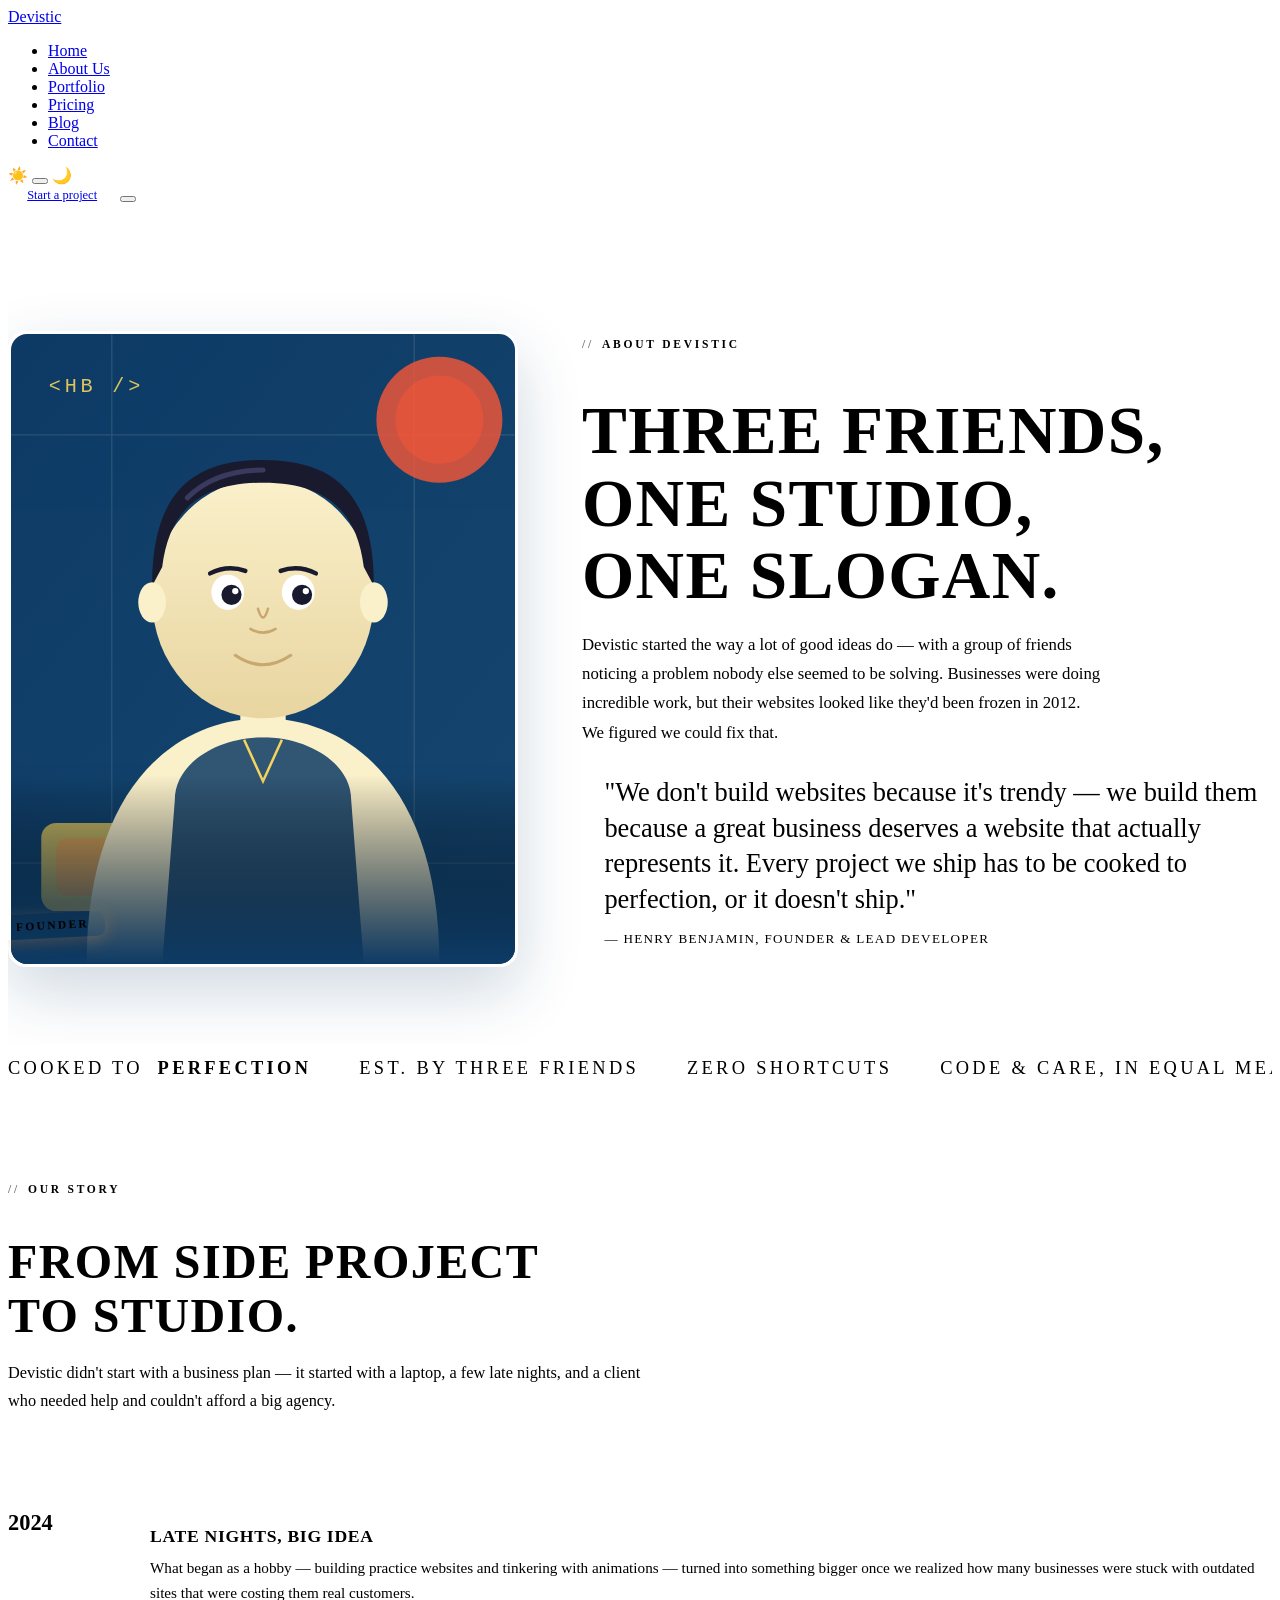
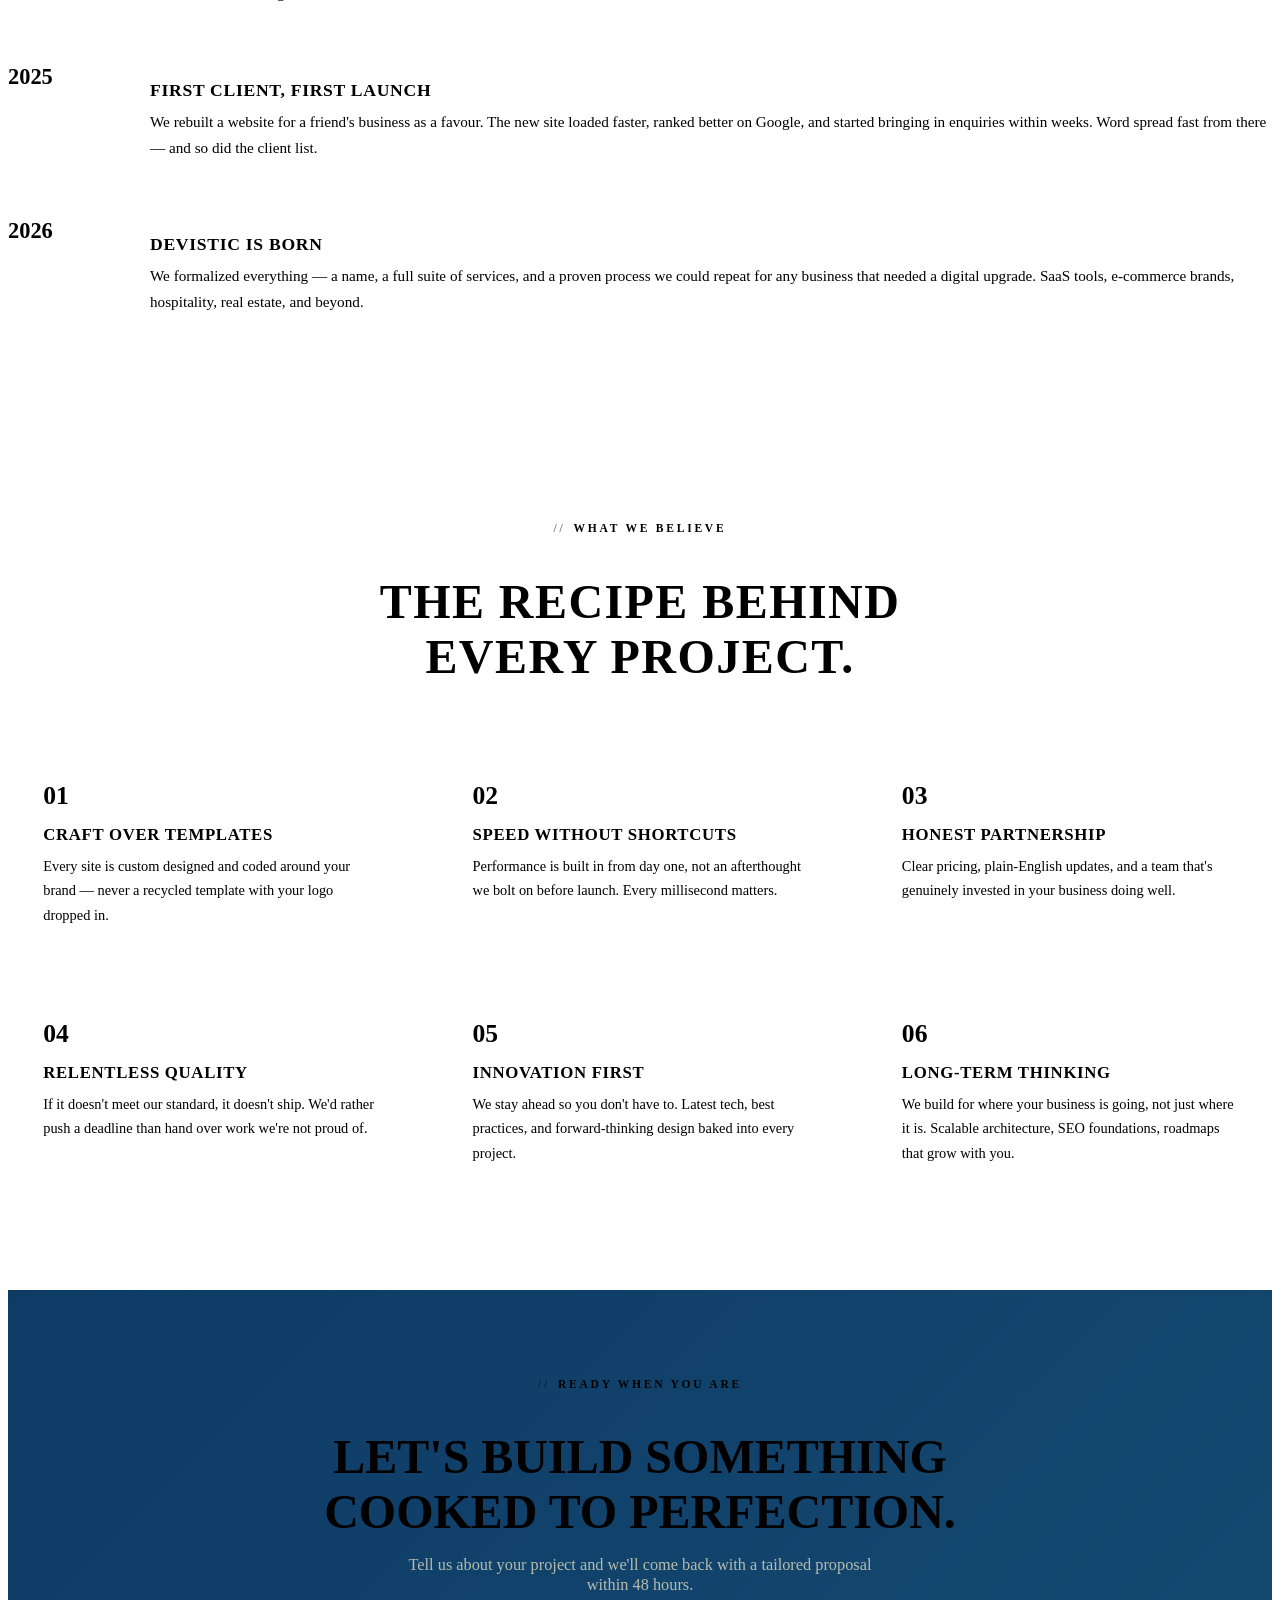
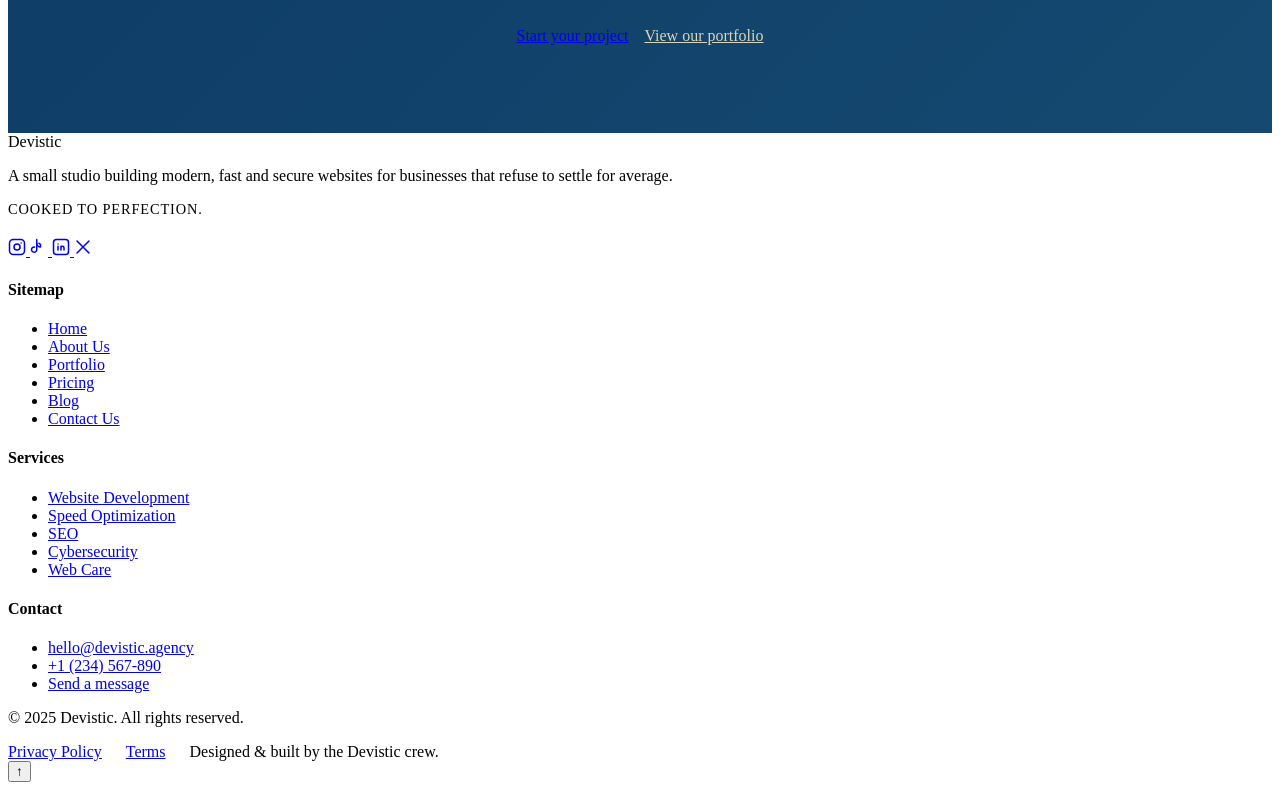
==== commit ee83b9ee: "swq" ====
--- a/about.html
+++ b/about.html
@@ -3,21 +3,244 @@
 <head>
   <meta charset="UTF-8" />
   <meta name="viewport" content="width=device-width, initial-scale=1.0" />
-  <meta name="description" content="Meet the team behind Devistic — a passionate group of young web developers on a mission to help local businesses thrive online." />
+  <meta name="description" content="Meet the team behind Devistic — a small studio of ambitious young developers building modern, fast websites for businesses that refuse to blend in." />
   <meta name="keywords" content="Devistic team, Henry Benjamin, web development agency, about us" />
   <title>About Us — Devistic</title>
   <link rel="canonical" href="https://devistic.agency/about" />
   <link rel="icon" href="../assets/icons/favicon.svg" type="image/svg+xml" />
-  <link rel="stylesheet" href="style.css" />
+  <link rel="stylesheet" href="../css/style.css" />
+  <style>
+    .about-hero {
+      padding-top: clamp(5rem, 10vw, 8rem);
+      padding-bottom: clamp(3rem, 6vw, 5rem);
+      overflow: hidden;
+      background: var(--bg);
+    }
+    .about-hero-grid {
+      display: grid;
+      grid-template-columns: 0.85fr 1.15fr;
+      gap: clamp(2.5rem, 5vw, 5rem);
+      align-items: center;
+    }
+    .about-photo { position: relative; }
+    .photo-frame {
+      position: relative;
+      border-radius: 18px;
+      padding: 3px;
+      background: linear-gradient(135deg, var(--red), var(--orange), var(--yellow), var(--red));
+      background-size: 300% 300%;
+      animation: gradShift 8s ease infinite;
+      box-shadow: 0 24px 64px rgba(13,59,102,0.2);
+    }
+    .photo-frame-inner {
+      border-radius: 16px;
+      overflow: hidden;
+      background: var(--navy);
+      aspect-ratio: 4 / 5;
+      display: flex;
+      align-items: center;
+      justify-content: center;
+    }
+    .photo-frame-inner svg { width: 100%; height: 100%; display: block; }
+    .founder-stamp {
+      position: absolute;
+      bottom: 1.8rem;
+      left: -0.5rem;
+      background: var(--bg);
+      border: 2px solid var(--orange);
+      border-radius: 8px;
+      padding: 0.4rem 1rem;
+      font-family: var(--font-ui);
+      font-size: 0.72rem;
+      font-weight: 700;
+      letter-spacing: 0.2em;
+      text-transform: uppercase;
+      color: var(--orange);
+      transform: rotate(-3deg);
+      box-shadow: 0 4px 16px rgba(238,150,75,0.25);
+    }
+    .about-eyebrow {
+      font-family: var(--font-ui);
+      font-size: 0.72rem;
+      font-weight: 700;
+      letter-spacing: 0.24em;
+      text-transform: uppercase;
+      color: var(--orange);
+      display: flex;
+      align-items: center;
+      gap: 0.5rem;
+      margin-bottom: 1rem;
+    }
+    .about-eyebrow::before { content: "//"; opacity: 0.55; }
+    .about-hero-grid h1 {
+      font-family: var(--font-display);
+      font-size: clamp(2.4rem, 5.5vw, 4.2rem);
+      font-weight: 700;
+      line-height: 1.08;
+      text-transform: uppercase;
+      letter-spacing: 0.02em;
+      color: var(--text-1);
+      margin-bottom: 1rem;
+    }
+    .about-hero-grid .lead {
+      font-size: 1.05rem;
+      color: var(--text-2);
+      line-height: 1.75;
+      margin-bottom: 1.5rem;
+      max-width: 520px;
+    }
+    .founder-blockquote {
+      font-family: var(--font-display);
+      font-size: clamp(1.15rem, 2.4vw, 1.65rem);
+      font-weight: 500;
+      line-height: 1.35;
+      text-transform: none;
+      letter-spacing: 0;
+      color: var(--text-1);
+      border-left: 3px solid var(--orange);
+      padding-left: 1.4rem;
+      margin: 1.75rem 0 0.75rem;
+    }
+    .founder-cite {
+      font-family: var(--font-ui);
+      font-size: 0.82rem;
+      letter-spacing: 0.1em;
+      text-transform: uppercase;
+      color: var(--text-3);
+      padding-left: 1.4rem;
+    }
+    .about-marquee {
+      overflow: hidden;
+      border-top: 1px solid var(--border);
+      border-bottom: 1px solid var(--border);
+      background: var(--bg-alt);
+      padding: 0.9rem 0;
+    }
+    .about-marquee-track {
+      display: flex;
+      gap: 3rem;
+      white-space: nowrap;
+      width: max-content;
+      animation: marqueeScroll 28s linear infinite;
+      font-family: var(--font-display);
+      text-transform: uppercase;
+      letter-spacing: 0.18em;
+      font-size: clamp(0.85rem, 1.5vw, 1.15rem);
+    }
+    .about-marquee-track span { display: flex; align-items: center; gap: 0.8em; color: var(--text-2); }
+    .about-marquee-track span b { color: var(--orange); font-weight: 700; }
+    .story-section {
+      background: var(--bg-alt);
+      border-top: 1px solid var(--border);
+      border-bottom: 1px solid var(--border);
+      padding: clamp(3.5rem, 7vw, 6rem) 0;
+    }
+    .story-head { max-width: 640px; margin-bottom: clamp(2.5rem, 5vw, 4rem); }
+    .story-eyebrow {
+      font-family: var(--font-ui);
+      font-size: 0.72rem;
+      font-weight: 700;
+      letter-spacing: 0.24em;
+      text-transform: uppercase;
+      color: var(--orange);
+      display: flex;
+      align-items: center;
+      gap: 0.5rem;
+      margin-bottom: 0.85rem;
+    }
+    .story-eyebrow::before { content: "//"; opacity: 0.55; }
+    .story-head h2 {
+      font-family: var(--font-display);
+      font-size: clamp(1.9rem, 4vw, 3rem);
+      font-weight: 700;
+      text-transform: uppercase;
+      letter-spacing: 0.03em;
+      line-height: 1.12;
+      color: var(--text-1);
+      margin-bottom: 0.85rem;
+    }
+    .story-head p { font-size: 1.02rem; color: var(--text-2); line-height: 1.75; }
+    .timeline { display: flex; flex-direction: column; }
+    .timeline-item {
+      display: grid;
+      grid-template-columns: 110px 1fr;
+      gap: 2rem;
+      padding: 1.75rem 0;
+      border-top: 1px dashed var(--border);
+    }
+    .timeline-item:first-child { border-top: none; }
+    .timeline-year { font-family: var(--font-display); font-size: 1.4rem; font-weight: 700; color: var(--orange); padding-top: 0.1rem; }
+    .timeline-item h3 { font-family: var(--font-display); font-size: 1.1rem; font-weight: 700; text-transform: uppercase; letter-spacing: 0.04em; color: var(--text-1); margin-bottom: 0.5rem; }
+    .timeline-item p { font-size: 0.95rem; color: var(--text-2); line-height: 1.7; margin: 0; }
+    .values-section { padding: clamp(3.5rem, 7vw, 6rem) 0; }
+    .values-head { text-align: center; max-width: 580px; margin: 0 auto clamp(2.5rem, 5vw, 4rem); }
+    .values-head h2 { font-family: var(--font-display); font-size: clamp(1.9rem, 4vw, 3rem); font-weight: 700; text-transform: uppercase; letter-spacing: 0.03em; color: var(--text-1); margin-bottom: 0.5rem; }
+    .values-grid { display: grid; grid-template-columns: repeat(3, 1fr); gap: 1.5rem; }
+    .value-card {
+      background: var(--card-bg);
+      border: 1px solid var(--border);
+      border-radius: 14px;
+      padding: clamp(1.6rem, 3vw, 2.2rem);
+      transition: transform 0.4s, border-color 0.35s, box-shadow 0.4s;
+    }
+    .value-card:hover { transform: translateY(-6px); border-color: var(--orange); box-shadow: 0 20px 48px rgba(13,59,102,0.12); }
+    .value-num { font-family: var(--font-display); font-size: 1.6rem; font-weight: 700; color: var(--orange); display: block; margin-bottom: 0.75rem; line-height: 1; }
+    .value-card h3 { font-family: var(--font-display); font-size: 1.05rem; font-weight: 700; text-transform: uppercase; letter-spacing: 0.04em; color: var(--text-1); margin-bottom: 0.55rem; }
+    .value-card p { font-size: 0.9rem; color: var(--text-2); line-height: 1.68; margin: 0; }
+    .about-cta {
+      background: var(--navy);
+      padding: clamp(3.5rem, 7vw, 5.5rem) 0;
+      position: relative;
+      overflow: hidden;
+      text-align: center;
+    }
+    .about-cta::before {
+      content: '';
+      position: absolute;
+      inset: 0;
+      background: linear-gradient(135deg, #0d3b66 0%, #1a5276 50%, #0d3b66 100%);
+      background-size: 400%;
+      animation: bgShift 10s ease infinite;
+    }
+    .about-cta-inner { position: relative; z-index: 1; }
+    .eyebrow-cta {
+      font-family: var(--font-ui);
+      font-size: 0.72rem;
+      font-weight: 700;
+      letter-spacing: 0.24em;
+      text-transform: uppercase;
+      color: var(--yellow);
+      display: flex;
+      align-items: center;
+      gap: 0.5rem;
+      justify-content: center;
+      margin-bottom: 1rem;
+    }
+    .eyebrow-cta::before { content: "//"; opacity: 0.55; }
+    .about-cta h2 { font-family: var(--font-display); font-size: clamp(1.9rem, 4vw, 3rem); font-weight: 700; text-transform: uppercase; color: var(--cream); margin-bottom: 1rem; }
+    .about-cta p { color: rgba(250,240,202,0.7); font-size: 1.02rem; max-width: 480px; margin: 0 auto 2rem; }
+    .about-cta-btns { display: flex; gap: 1rem; justify-content: center; flex-wrap: wrap; }
+    @media (max-width: 900px) {
+      .about-hero-grid { grid-template-columns: 1fr; }
+      .photo-frame-inner { aspect-ratio: 16/10; max-width: 420px; margin: 0 auto; }
+      .values-grid { grid-template-columns: repeat(2, 1fr); }
+    }
+    @media (max-width: 640px) {
+      .timeline-item { grid-template-columns: 1fr; gap: 0.5rem; }
+      .values-grid { grid-template-columns: 1fr; }
+    }
+  </style>
 </head>
 <body>
 
   <nav class="navbar" role="navigation" aria-label="Main navigation">
     <div class="nav-inner">
-      <a href="index.html" class="nav-logo"><span class="logo-name">Devistic</span><span class="cursor"></span></a>
-      <ul class="nav-links">
-        <li><a href="index.html">Home</a></li>
-        <li><a href="about.html" class="active">About Us</a></li>
+      <a href="../index.html" class="nav-logo" aria-label="Devistic home">
+        <span class="logo-name">Devistic</span><span class="cursor" aria-hidden="true"></span>
+      </a>
+      <ul class="nav-links" role="list">
+        <li><a href="../index.html">Home</a></li>
+        <li><a href="about.html" class="active" aria-current="page">About Us</a></li>
         <li><a href="portfolio.html">Portfolio</a></li>
         <li><a href="pricing.html">Pricing</a></li>
         <li><a href="blog.html">Blog</a></li>
@@ -25,152 +248,191 @@
       </ul>
       <div class="nav-actions">
         <div class="theme-toggle-wrap">
-          <span class="theme-icon">☀️</span>
+          <span class="theme-icon" aria-hidden="true">☀️</span>
           <button class="theme-toggle" id="theme-toggle" aria-label="Switch theme"></button>
-          <span class="theme-icon">🌙</span>
-        </div>
-        <a href="contact.html" class="btn btn-primary" style="font-size:0.78rem;padding:0.6rem 1.2rem;">Get a Quote</a>
-        <button class="nav-hamburger" aria-label="Open menu" aria-expanded="false"><span></span><span></span><span></span></button>
+          <span class="theme-icon" aria-hidden="true">🌙</span>
+        </div>
+        <a href="contact.html" class="btn btn-primary" style="font-size:0.78rem;padding:0.6rem 1.2rem;">Start a project</a>
+        <button class="nav-hamburger" aria-label="Open menu" aria-expanded="false">
+          <span></span><span></span><span></span>
+        </button>
       </div>
     </div>
   </nav>
 
-  <!-- Page Hero -->
-  <section class="page-hero">
-    <div class="container page-hero-content">
+  <header class="about-hero">
+    <div class="container about-hero-grid">
+
+      <div class="about-photo reveal from-left">
+        <div class="photo-frame">
+          <div class="photo-frame-inner">
+            <svg viewBox="0 0 400 500" xmlns="http://www.w3.org/2000/svg" role="img" aria-labelledby="founderTitle">
+              <title id="founderTitle">Portrait of Henry Benjamin, founder of Devistic</title>
+              <defs>
+                <linearGradient id="avatarBg" x1="0" y1="0" x2="1" y2="1">
+                  <stop offset="0%" stop-color="#0d3b66"/>
+                  <stop offset="100%" stop-color="#16466f"/>
+                </linearGradient>
+                <linearGradient id="skinGrad" x1="0" y1="0" x2="0" y2="1">
+                  <stop offset="0%" stop-color="#FAF0CA"/>
+                  <stop offset="100%" stop-color="#e8d5a0"/>
+                </linearGradient>
+                <linearGradient id="fadeBottom" x1="0" y1="0" x2="0" y2="1">
+                  <stop offset="70%" stop-color="transparent"/>
+                  <stop offset="100%" stop-color="#0d3b66"/>
+                </linearGradient>
+              </defs>
+              <rect width="400" height="500" fill="url(#avatarBg)"/>
+              <g opacity="0.12" stroke="#faf0ca" stroke-width="1">
+                <line x1="0" y1="80" x2="400" y2="80"/>
+                <line x1="0" y1="420" x2="400" y2="420"/>
+                <line x1="80" y1="0" x2="80" y2="500"/>
+                <line x1="320" y1="0" x2="320" y2="500"/>
+              </g>
+              <circle cx="340" cy="68" r="50" fill="#f95738" opacity="0.8"/>
+              <circle cx="340" cy="68" r="35" fill="#f95738" opacity="0.5"/>
+              <rect x="24" y="388" width="70" height="70" rx="12" fill="#f4d35e" opacity="0.8"/>
+              <rect x="36" y="400" width="46" height="46" rx="8" fill="#ee964b" opacity="0.6"/>
+              <path d="M60 500 C60 360 130 305 200 305 C270 305 340 360 340 500 Z" fill="#faf0ca"/>
+              <path d="M130 370 C130 340 165 320 200 320 C235 320 270 340 270 370 L280 500 L120 500 Z" fill="#0d3b66" opacity="0.85"/>
+              <path d="M185 322 L200 355 L215 322" fill="none" stroke="#f4d35e" stroke-width="2"/>
+              <rect x="182" y="280" width="36" height="40" rx="8" fill="#FAF0CA"/>
+              <ellipse cx="200" cy="210" rx="88" ry="95" fill="url(#skinGrad)"/>
+              <path d="M112 200 C112 130 140 100 200 100 C260 100 288 130 288 200 L280 185 C275 145 255 118 200 118 C145 118 125 145 120 185 Z" fill="#1a1a2e"/>
+              <path d="M140 130 C155 115 175 108 200 108" stroke="#3a3a5e" stroke-width="4" fill="none" stroke-linecap="round"/>
+              <ellipse cx="172" cy="205" rx="13" ry="14" fill="white"/>
+              <ellipse cx="228" cy="205" rx="13" ry="14" fill="white"/>
+              <circle cx="175" cy="207" r="8" fill="#1a1a2e"/>
+              <circle cx="231" cy="207" r="8" fill="#1a1a2e"/>
+              <circle cx="178" cy="204" r="2.5" fill="white"/>
+              <circle cx="234" cy="204" r="2.5" fill="white"/>
+              <path d="M158 190 Q172 183 186 188" stroke="#1a1a2e" stroke-width="3.5" fill="none" stroke-linecap="round"/>
+              <path d="M214 188 Q228 183 242 190" stroke="#1a1a2e" stroke-width="3.5" fill="none" stroke-linecap="round"/>
+              <path d="M196 218 Q200 232 204 218" stroke="#c8a870" stroke-width="2" fill="none" stroke-linecap="round"/>
+              <path d="M190 234 Q200 240 210 234" stroke="#c8a870" stroke-width="2" fill="none" stroke-linecap="round"/>
+              <path d="M178 255 Q200 270 222 255" stroke="#c8a870" stroke-width="2.5" fill="none" stroke-linecap="round"/>
+              <ellipse cx="112" cy="213" rx="11" ry="16" fill="#FAF0CA"/>
+              <ellipse cx="288" cy="213" rx="11" ry="16" fill="#FAF0CA"/>
+              <text x="30" y="46" fill="#f4d35e" font-family="Courier New, monospace" font-size="16" letter-spacing="3" opacity="0.9">&lt;HB /&gt;</text>
+              <rect width="400" height="500" fill="url(#fadeBottom)"/>
+            </svg>
+          </div>
+        </div>
+        <span class="founder-stamp">Founder</span>
+      </div>
+
+      <div class="about-copy reveal from-right">
+        <span class="about-eyebrow">About Devistic</span>
+        <h1>Three friends,<br>one studio,<br><span class="grad-text">one slogan.</span></h1>
+        <p class="lead">Devistic started the way a lot of good ideas do — with a group of friends noticing a problem nobody else seemed to be solving. Businesses were doing incredible work, but their websites looked like they'd been frozen in 2012. We figured we could fix that.</p>
+        <blockquote class="founder-blockquote">
+          "We don't build websites because it's trendy — we build them because a great business deserves a website that actually represents it. Every project we ship has to be cooked to perfection, or it doesn't ship."
+        </blockquote>
+        <p class="founder-cite">— Henry Benjamin, Founder &amp; Lead Developer</p>
+      </div>
+
+    </div>
+  </header>
+
+  <div class="about-marquee" aria-hidden="true">
+    <div class="about-marquee-track">
+      <span>Cooked to <b>perfection</b></span>
+      <span>Est. by three friends</span>
+      <span>Zero shortcuts</span>
+      <span>Code &amp; care, in equal measure</span>
+      <span>Built for brands that mean business</span>
+      <span>Cooked to <b>perfection</b></span>
+      <span>Est. by three friends</span>
+      <span>Zero shortcuts</span>
+      <span>Code &amp; care, in equal measure</span>
+      <span>Built for brands that mean business</span>
+    </div>
+  </div>
+
+  <section class="story-section" aria-labelledby="story-heading">
+    <div class="container">
+      <div class="story-head reveal">
+        <span class="story-eyebrow">Our story</span>
+        <h2 id="story-heading">From side project<br>to <span class="grad-text">studio.</span></h2>
+        <p>Devistic didn't start with a business plan — it started with a laptop, a few late nights, and a client who needed help and couldn't afford a big agency.</p>
+      </div>
+      <div class="timeline">
+        <div class="timeline-item reveal">
+          <span class="timeline-year">2024</span>
+          <div>
+            <h3>Late nights, big idea</h3>
+            <p>What began as a hobby — building practice websites and tinkering with animations — turned into something bigger once we realized how many businesses were stuck with outdated sites that were costing them real customers.</p>
+          </div>
+        </div>
+        <div class="timeline-item reveal">
+          <span class="timeline-year">2025</span>
+          <div>
+            <h3>First client, first launch</h3>
+            <p>We rebuilt a website for a friend's business as a favour. The new site loaded faster, ranked better on Google, and started bringing in enquiries within weeks. Word spread fast from there — and so did the client list.</p>
+          </div>
+        </div>
+        <div class="timeline-item reveal">
+          <span class="timeline-year">2026</span>
+          <div>
+            <h3>Devistic is born</h3>
+            <p>We formalized everything — a name, a full suite of services, and a proven process we could repeat for any business that needed a digital upgrade. SaaS tools, e-commerce brands, hospitality, real estate, and beyond.</p>
+          </div>
+        </div>
+      </div>
+    </div>
+  </section>
+
+  <section class="values-section" aria-labelledby="values-heading">
+    <div class="container">
+      <div class="values-head reveal">
+        <span class="about-eyebrow" style="justify-content:center;">What we believe</span>
+        <h2 id="values-heading">The recipe behind<br>every project.</h2>
+      </div>
+      <div class="values-grid">
+        <div class="value-card reveal delay-1">
+          <span class="value-num">01</span>
+          <h3>Craft over templates</h3>
+          <p>Every site is custom designed and coded around your brand — never a recycled template with your logo dropped in.</p>
+        </div>
+        <div class="value-card reveal delay-2">
+          <span class="value-num">02</span>
+          <h3>Speed without shortcuts</h3>
+          <p>Performance is built in from day one, not an afterthought we bolt on before launch. Every millisecond matters.</p>
+        </div>
+        <div class="value-card reveal delay-3">
+          <span class="value-num">03</span>
+          <h3>Honest partnership</h3>
+          <p>Clear pricing, plain-English updates, and a team that's genuinely invested in your business doing well.</p>
+        </div>
+        <div class="value-card reveal delay-1">
+          <span class="value-num">04</span>
+          <h3>Relentless quality</h3>
+          <p>If it doesn't meet our standard, it doesn't ship. We'd rather push a deadline than hand over work we're not proud of.</p>
+        </div>
+        <div class="value-card reveal delay-2">
+          <span class="value-num">05</span>
+          <h3>Innovation first</h3>
+          <p>We stay ahead so you don't have to. Latest tech, best practices, and forward-thinking design baked into every project.</p>
+        </div>
+        <div class="value-card reveal delay-3">
+          <span class="value-num">06</span>
+          <h3>Long-term thinking</h3>
+          <p>We build for where your business is going, not just where it is. Scalable architecture, SEO foundations, roadmaps that grow with you.</p>
+        </div>
+      </div>
+    </div>
+  </section>
+
+  <section class="about-cta" aria-label="Call to action">
+    <div class="container about-cta-inner">
       <div class="reveal">
-        <p class="section-label">Our Story</p>
-        <h1>The Team Behind<br><span class="grad-text">Devistic</span></h1>
-        <p>A group of ambitious teenagers with a mission — to give every local business the digital presence it deserves.</p>
-      </div>
-    </div>
-  </section>
-
-  <!-- Mission Statement -->
-  <section class="section-pad">
-    <div class="container">
-      <div class="grid-2" style="align-items:center;gap:5rem;">
-        <div class="reveal from-left">
-          <p class="section-label">Our Mission</p>
-          <h2 class="section-title">Built to Solve Real Problems for Real Businesses</h2>
-          <p style="color:var(--text-2);line-height:1.8;margin-bottom:1.5rem;">
-            We started Devistic because we kept seeing something frustrating: incredible local businesses — hair salons, barbershops, nail studios — losing customers simply because their online presence didn't reflect their real quality.
-          </p>
-          <p style="color:var(--text-2);line-height:1.8;margin-bottom:1.5rem;">
-            That's the problem we exist to solve. We bring enterprise-level web development skills and strategy to businesses that deserve them — at prices that make sense.
-          </p>
-          <p style="color:var(--text-2);line-height:1.8;">
-            "Cooked to perfection" isn't just a slogan. It's the standard we hold every project to — every line of code, every pixel, every SEO tag.
-          </p>
-        </div>
-        <div class="reveal from-right" style="display:grid;grid-template-columns:1fr 1fr;gap:1rem;">
-          <div class="card" style="text-align:center;">
-            <div style="font-size:2.5rem;margin-bottom:0.75rem;">🎯</div>
-            <h4 style="font-family:var(--font-display);font-size:1rem;margin-bottom:0.4rem;color:var(--text-1);">Mission</h4>
-            <p style="font-size:0.83rem;color:var(--text-2);">Empower local businesses with world-class digital tools</p>
-          </div>
-          <div class="card" style="text-align:center;">
-            <div style="font-size:2.5rem;margin-bottom:0.75rem;">👁️</div>
-            <h4 style="font-family:var(--font-display);font-size:1rem;margin-bottom:0.4rem;color:var(--text-1);">Vision</h4>
-            <p style="font-size:0.83rem;color:var(--text-2);">Be the go-to digital partner for every growing local brand</p>
-          </div>
-          <div class="card" style="text-align:center;">
-            <div style="font-size:2.5rem;margin-bottom:0.75rem;">💎</div>
-            <h4 style="font-family:var(--font-display);font-size:1rem;margin-bottom:0.4rem;color:var(--text-1);">Quality</h4>
-            <p style="font-size:0.83rem;color:var(--text-2);">Zero shortcuts — every project meets our highest standard</p>
-          </div>
-          <div class="card" style="text-align:center;">
-            <div style="font-size:2.5rem;margin-bottom:0.75rem;">🤝</div>
-            <h4 style="font-family:var(--font-display);font-size:1rem;margin-bottom:0.4rem;color:var(--text-1);">Partnership</h4>
-            <p style="font-size:0.83rem;color:var(--text-2);">We're invested in your success long after delivery</p>
-          </div>
-        </div>
-      </div>
-    </div>
-  </section>
-
-  <!-- Founder Spotlight -->
-  <section class="section-pad" style="background:var(--bg-alt);">
-    <div class="container">
-      <div class="reveal" style="text-align:center;margin-bottom:3.5rem;">
-        <p class="section-label" style="justify-content:center;">Meet the Founder</p>
-        <h2 class="section-title" style="text-align:center;">The Vision Behind Devistic</h2>
-      </div>
-      <div class="team-card reveal">
-        <div class="team-photo" role="img" aria-label="Henry Benjamin, Founder">👤</div>
-        <div class="team-info">
-          <h2>Henry Benjamin</h2>
-          <p class="team-role">Founder & Lead Developer</p>
-          <blockquote class="team-quote">
-            "Every local business has a story worth telling well. My job is to make sure the internet hears it — clearly, beautifully, and loud."
-          </blockquote>
-          <p class="team-bio">
-            Henry founded Devistic after noticing a consistent gap between the quality of local businesses and their online representation. With a passion for clean code, performance engineering, and user-centered design, he set out to build an agency that genuinely cares about client outcomes — not just deliverables.
-          </p>
-          <p class="team-bio" style="margin-top:1rem;">
-            When he's not architecting websites, Henry is exploring new web technologies, mentoring junior developers, and finding ways to make the digital world more accessible for independent business owners.
-          </p>
-          <div style="display:flex;gap:0.75rem;margin-top:1.5rem;flex-wrap:wrap;">
-            <span style="background:rgba(238,150,75,0.12);border:1px solid rgba(238,150,75,0.3);color:var(--orange);border-radius:4px;padding:0.3rem 0.75rem;font-family:var(--font-ui);font-size:0.75rem;font-weight:700;letter-spacing:0.06em;">JavaScript</span>
-            <span style="background:rgba(238,150,75,0.12);border:1px solid rgba(238,150,75,0.3);color:var(--orange);border-radius:4px;padding:0.3rem 0.75rem;font-family:var(--font-ui);font-size:0.75rem;font-weight:700;letter-spacing:0.06em;">React</span>
-            <span style="background:rgba(238,150,75,0.12);border:1px solid rgba(238,150,75,0.3);color:var(--orange);border-radius:4px;padding:0.3rem 0.75rem;font-family:var(--font-ui);font-size:0.75rem;font-weight:700;letter-spacing:0.06em;">SEO Strategy</span>
-            <span style="background:rgba(238,150,75,0.12);border:1px solid rgba(238,150,75,0.3);color:var(--orange);border-radius:4px;padding:0.3rem 0.75rem;font-family:var(--font-ui);font-size:0.75rem;font-weight:700;letter-spacing:0.06em;">UX Design</span>
-            <span style="background:rgba(238,150,75,0.12);border:1px solid rgba(238,150,75,0.3);color:var(--orange);border-radius:4px;padding:0.3rem 0.75rem;font-family:var(--font-ui);font-size:0.75rem;font-weight:700;letter-spacing:0.06em;">Cybersecurity</span>
-          </div>
-        </div>
-      </div>
-    </div>
-  </section>
-
-  <!-- Values -->
-  <section class="section-pad">
-    <div class="container">
-      <div class="reveal" style="text-align:center;margin-bottom:3rem;">
-        <p class="section-label" style="justify-content:center;">What We Stand For</p>
-        <h2 class="section-title" style="text-align:center;">Our Core Values</h2>
-      </div>
-      <div class="grid-3">
-        <div class="service-card reveal delay-1" style="text-align:center;">
-          <div class="service-icon" style="margin:0 auto 1.25rem;">🏆</div>
-          <h3 class="service-title">Excellence</h3>
-          <p class="service-desc">We hold every project to a single standard: the best we're capable of. Mediocre isn't in our vocabulary.</p>
-        </div>
-        <div class="service-card reveal delay-2" style="text-align:center;">
-          <div class="service-icon" style="margin:0 auto 1.25rem;">🔍</div>
-          <h3 class="service-title">Transparency</h3>
-          <p class="service-desc">Clear communication, honest timelines, and no hidden surprises. You always know exactly where your project stands.</p>
-        </div>
-        <div class="service-card reveal delay-3" style="text-align:center;">
-          <div class="service-icon" style="margin:0 auto 1.25rem;">🚀</div>
-          <h3 class="service-title">Innovation</h3>
-          <p class="service-desc">We stay ahead of the curve so you don't have to. Latest technologies, best practices, and forward-thinking design.</p>
-        </div>
-        <div class="service-card reveal delay-1" style="text-align:center;">
-          <div class="service-icon" style="margin:0 auto 1.25rem;">❤️</div>
-          <h3 class="service-title">Care</h3>
-          <p class="service-desc">Every client is a partner, not a ticket. Your success genuinely matters to us — we celebrate your wins.</p>
-        </div>
-        <div class="service-card reveal delay-2" style="text-align:center;">
-          <div class="service-icon" style="margin:0 auto 1.25rem;">⚡</div>
-          <h3 class="service-title">Speed</h3>
-          <p class="service-desc">Fast delivery, fast websites, fast responses. Efficiency runs through everything we do without sacrificing quality.</p>
-        </div>
-        <div class="service-card reveal delay-3" style="text-align:center;">
-          <div class="service-icon" style="margin:0 auto 1.25rem;">🌱</div>
-          <h3 class="service-title">Growth</h3>
-          <p class="service-desc">We measure our success by yours. Every solution is designed with your long-term growth trajectory in mind.</p>
-        </div>
-      </div>
-    </div>
-  </section>
-
-  <!-- CTA -->
-  <section class="cta-banner">
-    <div class="container">
-      <div class="cta-banner-content reveal">
-        <h2>Ready to Work<br><span class="grad-text">With Us?</span></h2>
-        <p>Let's talk about your vision and how Devistic can bring it to life.</p>
-        <a href="contact.html" class="btn btn-primary">Get in Touch</a>
+        <span class="eyebrow-cta">Ready when you are</span>
+        <h2>Let's build something<br><span class="grad-text">cooked to perfection.</span></h2>
+        <p>Tell us about your project and we'll come back with a tailored proposal within 48 hours.</p>
+        <div class="about-cta-btns">
+          <a href="contact.html" class="btn btn-primary">Start your project</a>
+          <a href="portfolio.html" class="btn btn-outline" style="color:rgba(250,240,202,0.85);border-color:rgba(250,240,202,0.3);">View our portfolio</a>
+        </div>
       </div>
     </div>
   </section>
@@ -179,30 +441,39 @@
     <div class="container">
       <div class="footer-grid">
         <div class="footer-brand">
-          <div class="logo">Devistic<span class="cursor"></span></div>
-          <p>Cooked to perfection — web solutions for businesses that refuse to blend in.</p>
-          <div class="social-links">
-            <a href="#" class="social-link" aria-label="Instagram">📸</a>
-            <a href="#" class="social-link" aria-label="Twitter">🐦</a>
-            <a href="#" class="social-link" aria-label="LinkedIn">💼</a>
-            <a href="#" class="social-link" aria-label="WhatsApp">💬</a>
+          <div class="logo">Devistic<span class="cursor" aria-hidden="true"></span></div>
+          <p>A small studio building modern, fast and secure websites for businesses that refuse to settle for average.</p>
+          <p class="grad-text" style="font-family:var(--font-display);text-transform:uppercase;letter-spacing:0.06em;font-size:0.9rem;margin-top:0.5rem;">Cooked to perfection.</p>
+          <div class="social-links" style="margin-top:1.2rem;">
+            <a href="#" class="social-link" aria-label="Instagram">
+              <svg viewBox="0 0 24 24" fill="none" stroke="currentColor" stroke-width="2" stroke-linecap="round" stroke-linejoin="round" width="18" height="18"><rect x="2" y="2" width="20" height="20" rx="5"/><circle cx="12" cy="12" r="4"/><circle cx="17.5" cy="6.5" r="1" fill="currentColor" stroke="none"/></svg>
+            </a>
+            <a href="#" class="social-link" aria-label="TikTok">
+              <svg viewBox="0 0 24 24" fill="none" stroke="currentColor" stroke-width="2" stroke-linecap="round" stroke-linejoin="round" width="18" height="18"><path d="M9 2v13.5a3.5 3.5 0 1 1-3-3.46"/><path d="M9 7a5 5 0 0 0 5 5V8.5A5 5 0 0 1 12 7"/></svg>
+            </a>
+            <a href="#" class="social-link" aria-label="LinkedIn">
+              <svg viewBox="0 0 24 24" fill="none" stroke="currentColor" stroke-width="2" stroke-linecap="round" stroke-linejoin="round" width="18" height="18"><rect x="2" y="2" width="20" height="20" rx="4"/><path d="M8 11v5M8 8v.01M12 16v-5M16 16v-3a2 2 0 0 0-4 0"/></svg>
+            </a>
+            <a href="#" class="social-link" aria-label="Twitter / X">
+              <svg viewBox="0 0 24 24" fill="none" stroke="currentColor" stroke-width="2" stroke-linecap="round" stroke-linejoin="round" width="18" height="18"><path d="M4 4l16 16M4 20L20 4"/></svg>
+            </a>
           </div>
         </div>
         <div class="footer-col">
-          <h4>Navigation</h4>
+          <h4>Sitemap</h4>
           <ul>
-            <li><a href="index.html">Home</a></li>
+            <li><a href="../index.html">Home</a></li>
             <li><a href="about.html">About Us</a></li>
             <li><a href="portfolio.html">Portfolio</a></li>
             <li><a href="pricing.html">Pricing</a></li>
             <li><a href="blog.html">Blog</a></li>
-            <li><a href="contact.html">Contact</a></li>
+            <li><a href="contact.html">Contact Us</a></li>
           </ul>
         </div>
         <div class="footer-col">
           <h4>Services</h4>
           <ul>
-            <li><a href="pricing.html">Web Development</a></li>
+            <li><a href="pricing.html">Website Development</a></li>
             <li><a href="pricing.html">Speed Optimization</a></li>
             <li><a href="pricing.html">SEO</a></li>
             <li><a href="pricing.html">Cybersecurity</a></li>
@@ -214,18 +485,22 @@
           <ul>
             <li><a href="mailto:hello@devistic.agency">hello@devistic.agency</a></li>
             <li><a href="tel:+1234567890">+1 (234) 567-890</a></li>
-            <li><a href="contact.html">Send a Message</a></li>
+            <li><a href="contact.html">Send a message</a></li>
           </ul>
         </div>
       </div>
       <div class="footer-bottom">
         <p>© 2025 Devistic. All rights reserved.</p>
-        <div style="display:flex;gap:1.5rem;"><a href="#">Privacy Policy</a><a href="#">Terms</a></div>
+        <div style="display:flex;gap:1.5rem;">
+          <a href="#">Privacy Policy</a>
+          <a href="#">Terms</a>
+          <span style="color:var(--text-3);">Designed &amp; built by the Devistic crew.</span>
+        </div>
       </div>
     </div>
   </footer>
 
   <button id="scroll-top" aria-label="Scroll to top">↑</button>
-  <script src="main.js"></script>
+  <script src="../js/main.js"></script>
 </body>
 </html>
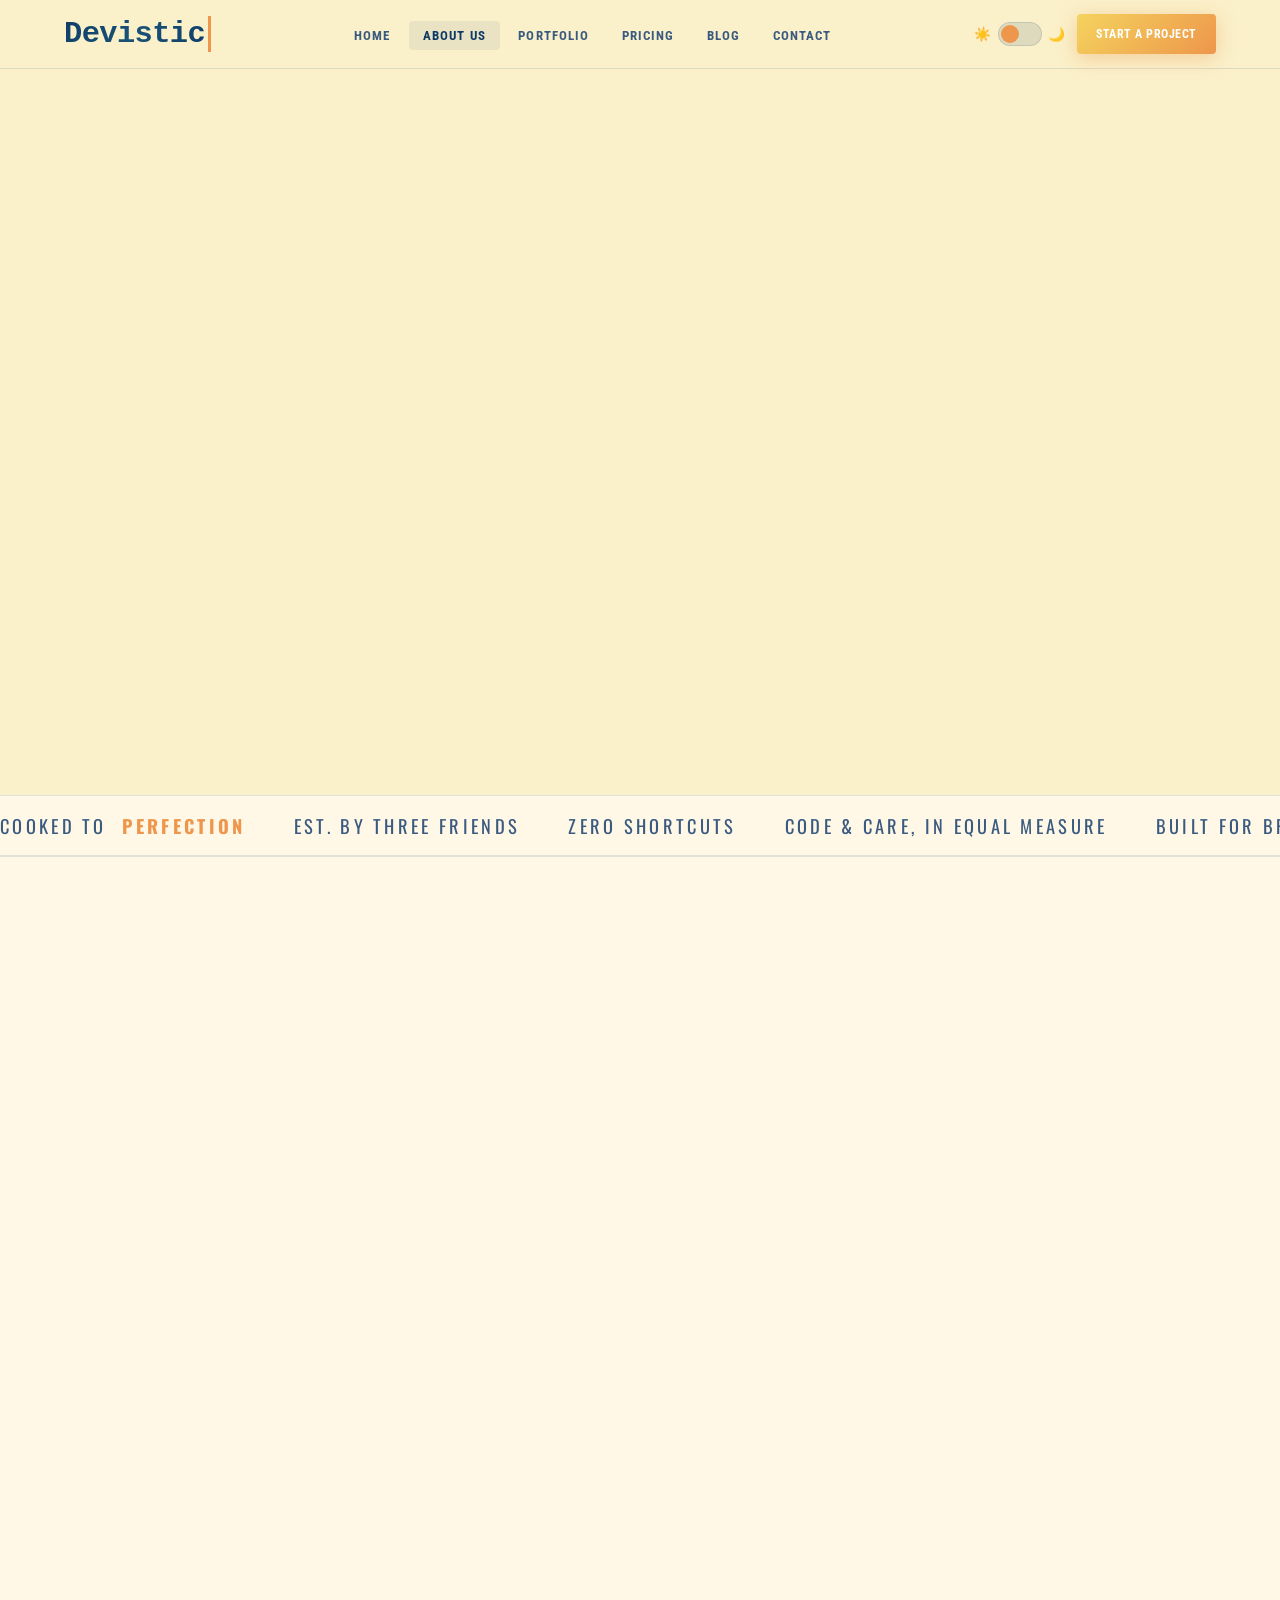
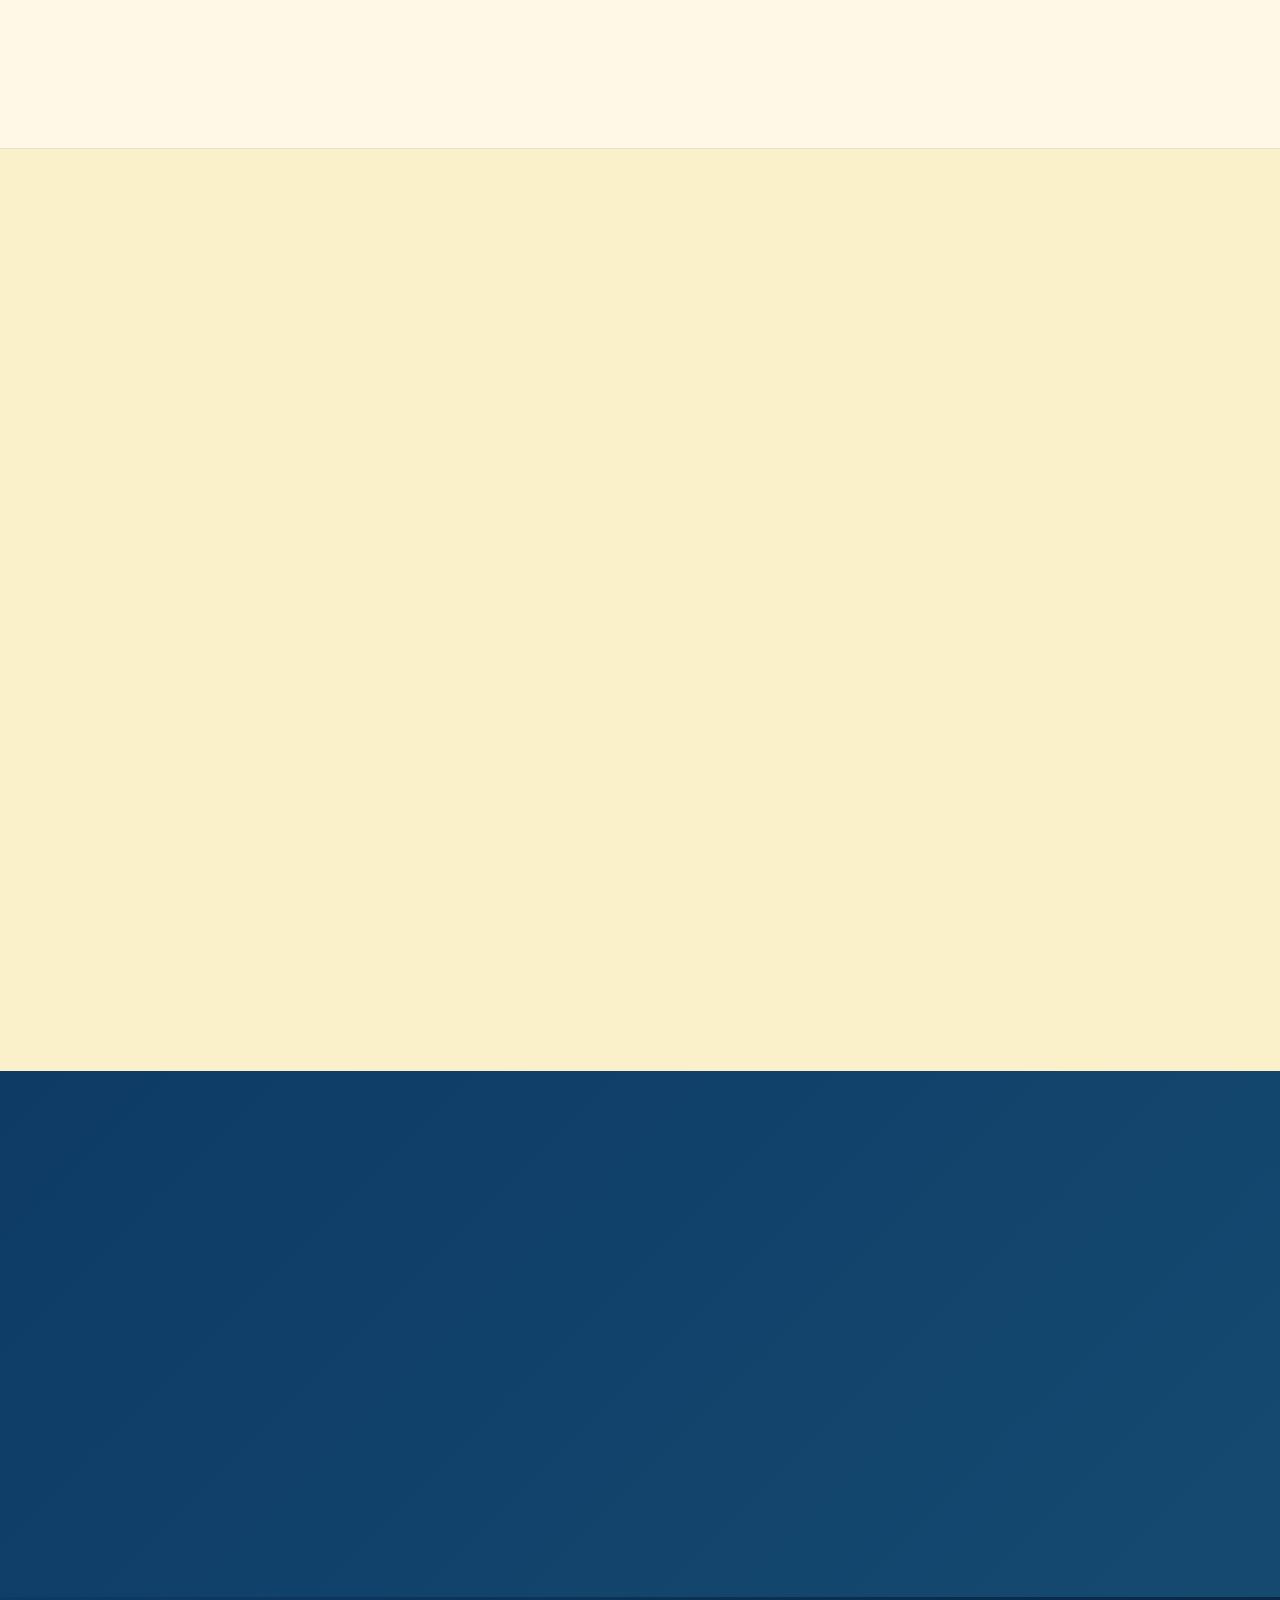
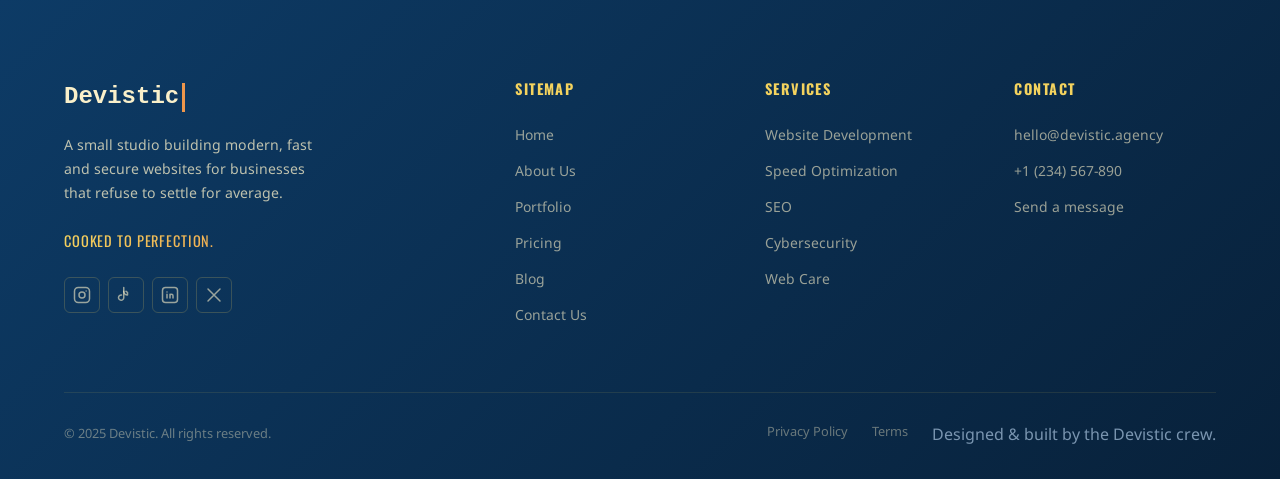
==== commit 1aabac0e: "fsdfsd" ====
--- a/about.html
+++ b/about.html
@@ -8,7 +8,7 @@
   <title>About Us — Devistic</title>
   <link rel="canonical" href="https://devistic.agency/about" />
   <link rel="icon" href="../assets/icons/favicon.svg" type="image/svg+xml" />
-  <link rel="stylesheet" href="../css/style.css" />
+  <link rel="stylesheet" href="style.css" />
   <style>
     .about-hero {
       padding-top: clamp(5rem, 10vw, 8rem);
--- a/style.css
+++ b/style.css
@@ -0,0 +1,1746 @@
+/* =========================================================
+   DEVISTIC — Global Styles & Design System
+   Color palette: #0D3B66 · #FAF0CA · #F4D35E · #EE964B · #F95738
+   ========================================================= */
+
+@import url('https://fonts.googleapis.com/css2?family=Noto+Sans:ital,wght@0,300;0,400;0,600;0,700;1,400&family=Oswald:wght@400;500;600;700&family=Roboto+Condensed:wght@300;400;700&display=swap');
+
+/* ─── CSS Variables ─────────────────────────────────────── */
+:root {
+  /* Brand Palette */
+  --navy:      #0D3B66;
+  --cream:     #FAF0CA;
+  --yellow:    #F4D35E;
+  --orange:    #EE964B;
+  --red:       #F95738;
+
+  /* Semantic Tokens — Light */
+  --bg:        #FAF0CA;
+  --bg-alt:    #fff8e7;
+  --surface:   #ffffff;
+  --border:    rgba(13,59,102,0.12);
+  --text-1:    #0D3B66;
+  --text-2:    #3a5a80;
+  --text-3:    #7a95b0;
+  --accent-1:  #F4D35E;
+  --accent-2:  #EE964B;
+  --accent-3:  #F95738;
+  --nav-bg:    rgba(250,240,202,0.92);
+  --card-bg:   #ffffff;
+  --shadow:    0 4px 32px rgba(13,59,102,0.10);
+  --shadow-lg: 0 12px 56px rgba(13,59,102,0.16);
+
+  /* Typography */
+  --font-display: 'Oswald', sans-serif;
+  --font-body:    'Noto Sans', sans-serif;
+  --font-ui:      'Roboto Condensed', sans-serif;
+
+  /* Spacing */
+  --gap-xs: 0.4rem;
+  --gap-sm: 0.8rem;
+  --gap-md: 1.6rem;
+  --gap-lg: 3.2rem;
+  --gap-xl: 6.4rem;
+
+  /* Motion */
+  --ease-out-expo: cubic-bezier(0.16, 1, 0.3, 1);
+  --ease-spring:   cubic-bezier(0.34, 1.56, 0.64, 1);
+  --dur-fast: 0.2s;
+  --dur-med:  0.45s;
+  --dur-slow: 0.8s;
+
+  /* Gradients */
+  --grad-brand: linear-gradient(135deg, var(--navy) 0%, #1a5276 50%, #0d3b66 100%);
+  --grad-warm:  linear-gradient(135deg, var(--yellow) 0%, var(--orange) 50%, var(--red) 100%);
+  --grad-hero:  linear-gradient(135deg, #0d3b66 0%, #0e4a82 40%, #1a3a5c 100%);
+}
+
+/* ─── Dark Theme ────────────────────────────────────────── */
+[data-theme="dark"] {
+  --bg:        #08213a;
+  --bg-alt:    #0a2947;
+  --surface:   #0d3050;
+  --border:    rgba(244,211,94,0.14);
+  --text-1:    #FAF0CA;
+  --text-2:    #c8d8e8;
+  --text-3:    #6a8ca8;
+  --nav-bg:    rgba(8,33,58,0.95);
+  --card-bg:   #0d3050;
+  --shadow:    0 4px 32px rgba(0,0,0,0.35);
+  --shadow-lg: 0 12px 56px rgba(0,0,0,0.50);
+  --bg-alt:    #091f36;
+}
+
+/* ─── Reset & Base ──────────────────────────────────────── */
+*, *::before, *::after { box-sizing: border-box; margin: 0; padding: 0; }
+
+html {
+  scroll-behavior: smooth;
+  font-size: 16px;
+}
+
+body {
+  font-family: var(--font-body);
+  background-color: var(--bg);
+  color: var(--text-1);
+  line-height: 1.65;
+  transition: background-color 0.4s ease, color 0.4s ease;
+  overflow-x: hidden;
+}
+
+img { max-width: 100%; height: auto; display: block; }
+a { color: inherit; text-decoration: none; }
+ul { list-style: none; }
+button { cursor: pointer; border: none; background: none; font-family: inherit; }
+
+/* ─── Animated Gradient Text Utility ───────────────────── */
+.grad-text {
+  background: var(--grad-warm);
+  -webkit-background-clip: text;
+  -webkit-text-fill-color: transparent;
+  background-clip: text;
+  background-size: 200% 200%;
+  animation: gradShift 4s ease infinite;
+}
+
+@keyframes gradShift {
+  0%   { background-position: 0% 50%; }
+  50%  { background-position: 100% 50%; }
+  100% { background-position: 0% 50%; }
+}
+
+/* ─── Animated Gradient BG Utility ─────────────────────── */
+.grad-bg {
+  background: linear-gradient(135deg, var(--navy), #1a5276, #0d3b66, #0e4a82);
+  background-size: 400% 400%;
+  animation: bgShift 8s ease infinite;
+}
+
+@keyframes bgShift {
+  0%   { background-position: 0% 50%; }
+  50%  { background-position: 100% 50%; }
+  100% { background-position: 0% 50%; }
+}
+
+/* ─── Scroll Animation Classes ──────────────────────────── */
+.reveal {
+  opacity: 0;
+  transform: translateY(40px);
+  transition: opacity var(--dur-slow) var(--ease-out-expo),
+              transform var(--dur-slow) var(--ease-out-expo);
+}
+.reveal.from-left  { transform: translateX(-60px); }
+.reveal.from-right { transform: translateX(60px); }
+.reveal.from-below { transform: translateY(60px); }
+.reveal.pop        { transform: scale(0.88); }
+
+.reveal.visible {
+  opacity: 1;
+  transform: translate(0) scale(1);
+}
+
+/* Stagger delays */
+.delay-1 { transition-delay: 0.1s; }
+.delay-2 { transition-delay: 0.2s; }
+.delay-3 { transition-delay: 0.3s; }
+.delay-4 { transition-delay: 0.4s; }
+.delay-5 { transition-delay: 0.5s; }
+
+/* ─── Layout Utilities ──────────────────────────────────── */
+.container {
+  width: 100%;
+  max-width: 1200px;
+  margin: 0 auto;
+  padding: 0 1.5rem;
+}
+
+.section-pad {
+  padding: 6rem 0;
+}
+
+.section-pad-sm {
+  padding: 3.5rem 0;
+}
+
+.grid-2 { display: grid; grid-template-columns: repeat(2, 1fr); gap: var(--gap-lg); }
+.grid-3 { display: grid; grid-template-columns: repeat(3, 1fr); gap: var(--gap-md); }
+.grid-4 { display: grid; grid-template-columns: repeat(4, 1fr); gap: var(--gap-md); }
+
+/* ─── Section Headers ───────────────────────────────────── */
+.section-label {
+  font-family: var(--font-ui);
+  font-size: 0.75rem;
+  font-weight: 700;
+  letter-spacing: 0.18em;
+  text-transform: uppercase;
+  color: var(--orange);
+  margin-bottom: 0.75rem;
+  display: flex;
+  align-items: center;
+  gap: 0.5rem;
+}
+.section-label::before {
+  content: '';
+  display: inline-block;
+  width: 28px;
+  height: 2px;
+  background: var(--grad-warm);
+}
+
+.section-title {
+  font-family: var(--font-display);
+  font-size: clamp(2rem, 4vw, 3rem);
+  font-weight: 700;
+  line-height: 1.1;
+  color: var(--text-1);
+  margin-bottom: 1rem;
+}
+
+.section-sub {
+  font-family: var(--font-body);
+  font-size: 1.05rem;
+  color: var(--text-2);
+  max-width: 560px;
+}
+
+/* ─── Buttons ───────────────────────────────────────────── */
+.btn {
+  display: inline-flex;
+  align-items: center;
+  gap: 0.5rem;
+  font-family: var(--font-ui);
+  font-size: 0.9rem;
+  font-weight: 700;
+  letter-spacing: 0.04em;
+  text-transform: uppercase;
+  padding: 0.85rem 2rem;
+  border-radius: 4px;
+  transition: all var(--dur-fast) var(--ease-out-expo);
+  position: relative;
+  overflow: hidden;
+}
+
+.btn-primary {
+  background: var(--grad-warm);
+  background-size: 200% 200%;
+  color: #fff;
+  animation: gradShift 4s ease infinite;
+  box-shadow: 0 4px 20px rgba(238,150,75,0.4);
+}
+.btn-primary:hover {
+  transform: translateY(-2px);
+  box-shadow: 0 8px 30px rgba(249,87,56,0.5);
+}
+
+.btn-outline {
+  border: 2px solid var(--text-1);
+  color: var(--text-1);
+  background: transparent;
+}
+.btn-outline:hover {
+  background: var(--text-1);
+  color: var(--bg);
+  transform: translateY(-2px);
+}
+
+.btn-ghost {
+  color: var(--orange);
+  padding: 0.5rem 0;
+  font-weight: 700;
+  position: relative;
+}
+.btn-ghost::after {
+  content: '';
+  position: absolute;
+  bottom: 0;
+  left: 0;
+  width: 0;
+  height: 2px;
+  background: var(--grad-warm);
+  transition: width var(--dur-med) var(--ease-out-expo);
+}
+.btn-ghost:hover::after { width: 100%; }
+
+/* ─── Cards ─────────────────────────────────────────────── */
+.card {
+  background: var(--card-bg);
+  border: 1px solid var(--border);
+  border-radius: 12px;
+  padding: 2rem;
+  box-shadow: var(--shadow);
+  transition: transform var(--dur-med) var(--ease-out-expo),
+              box-shadow var(--dur-med) var(--ease-out-expo);
+}
+.card:hover {
+  transform: translateY(-6px);
+  box-shadow: var(--shadow-lg);
+}
+
+/* ─── Navbar ────────────────────────────────────────────── */
+.navbar {
+  position: fixed;
+  top: 0;
+  left: 0;
+  right: 0;
+  z-index: 1000;
+  background: var(--nav-bg);
+  backdrop-filter: blur(16px);
+  -webkit-backdrop-filter: blur(16px);
+  border-bottom: 1px solid var(--border);
+  transition: background 0.4s ease, box-shadow 0.4s ease;
+}
+.navbar.scrolled {
+  box-shadow: var(--shadow);
+}
+
+.nav-inner {
+  display: flex;
+  align-items: center;
+  justify-content: space-between;
+  height: 68px;
+  padding: 0 1.5rem;
+  max-width: 1200px;
+  margin: 0 auto;
+}
+
+/* Logo */
+.nav-logo {
+  font-family: 'Courier New', monospace;
+  font-size: 1.9rem;
+  font-weight: 900;
+  color: var(--text-1);
+  letter-spacing: -0.02em;
+  text-decoration: none;
+  display: flex;
+  align-items: center;
+  gap: 0;
+}
+.nav-logo .logo-name {
+  background: var(--grad-brand);
+  -webkit-background-clip: text;
+  -webkit-text-fill-color: transparent;
+  background-clip: text;
+}
+[data-theme="dark"] .nav-logo .logo-name {
+  background: var(--grad-warm);
+  -webkit-background-clip: text;
+  background-clip: text;
+}
+.nav-logo .cursor {
+  display: inline-block;
+  width: 3px;
+  height: 1.2em;
+  background: var(--orange);
+  margin-left: 3px;
+  animation: blink 1s step-end infinite;
+  vertical-align: middle;
+}
+@keyframes blink {
+  0%, 100% { opacity: 1; }
+  50%       { opacity: 0; }
+}
+
+/* Nav Links */
+.nav-links {
+  display: flex;
+  align-items: center;
+  gap: 0.25rem;
+}
+.nav-links a {
+  font-family: var(--font-ui);
+  font-size: 0.82rem;
+  font-weight: 700;
+  letter-spacing: 0.08em;
+  text-transform: uppercase;
+  color: var(--text-2);
+  padding: 0.45rem 0.9rem;
+  border-radius: 4px;
+  transition: color var(--dur-fast), background var(--dur-fast);
+  position: relative;
+}
+.nav-links a:hover,
+.nav-links a.active {
+  color: var(--text-1);
+  background: rgba(13,59,102,0.07);
+}
+[data-theme="dark"] .nav-links a:hover,
+[data-theme="dark"] .nav-links a.active {
+  background: rgba(244,211,94,0.1);
+  color: var(--yellow);
+}
+
+.nav-actions {
+  display: flex;
+  align-items: center;
+  gap: 0.75rem;
+}
+
+/* Theme Toggle */
+.theme-toggle {
+  width: 44px;
+  height: 24px;
+  background: var(--border);
+  border-radius: 99px;
+  position: relative;
+  transition: background 0.3s;
+  border: 1px solid var(--border);
+  cursor: pointer;
+}
+.theme-toggle::before {
+  content: '';
+  position: absolute;
+  top: 2px;
+  left: 2px;
+  width: 18px;
+  height: 18px;
+  border-radius: 50%;
+  background: var(--orange);
+  transition: transform 0.3s var(--ease-spring);
+}
+[data-theme="dark"] .theme-toggle::before {
+  transform: translateX(20px);
+}
+.theme-toggle-wrap {
+  display: flex;
+  align-items: center;
+  gap: 0.4rem;
+}
+.theme-icon {
+  font-size: 0.85rem;
+  color: var(--text-3);
+}
+
+/* Mobile Menu */
+.nav-hamburger {
+  display: none;
+  flex-direction: column;
+  gap: 5px;
+  padding: 0.4rem;
+  cursor: pointer;
+}
+.nav-hamburger span {
+  display: block;
+  width: 22px;
+  height: 2px;
+  background: var(--text-1);
+  transition: all 0.3s;
+  border-radius: 2px;
+}
+
+/* ─── Hero Section ──────────────────────────────────────── */
+.hero {
+  min-height: 100vh;
+  display: flex;
+  align-items: center;
+  position: relative;
+  overflow: hidden;
+  padding-top: 68px;
+}
+
+.hero-bg {
+  position: absolute;
+  inset: 0;
+  background: linear-gradient(135deg, #0d3b66 0%, #0e4a82 45%, #1a3a5c 100%);
+  background-size: 400% 400%;
+  animation: bgShift 10s ease infinite;
+}
+
+.hero-grid-overlay {
+  position: absolute;
+  inset: 0;
+  background-image:
+    linear-gradient(rgba(244,211,94,0.04) 1px, transparent 1px),
+    linear-gradient(90deg, rgba(244,211,94,0.04) 1px, transparent 1px);
+  background-size: 60px 60px;
+}
+
+.hero-orb {
+  position: absolute;
+  border-radius: 50%;
+  filter: blur(80px);
+  opacity: 0.25;
+  animation: orbFloat 8s ease-in-out infinite;
+}
+.hero-orb-1 {
+  width: 500px; height: 500px;
+  background: var(--yellow);
+  top: -100px; right: -100px;
+  animation-delay: 0s;
+}
+.hero-orb-2 {
+  width: 350px; height: 350px;
+  background: var(--red);
+  bottom: 50px; left: -80px;
+  animation-delay: -4s;
+}
+@keyframes orbFloat {
+  0%, 100% { transform: translateY(0) scale(1); }
+  50% { transform: translateY(-30px) scale(1.05); }
+}
+
+.hero-content {
+  position: relative;
+  z-index: 2;
+  width: 100%;
+  max-width: 1200px;
+  margin: 0 auto;
+  padding: 5rem 1.5rem;
+  display: grid;
+  grid-template-columns: 1fr 1fr;
+  gap: 4rem;
+  align-items: center;
+}
+
+.hero-label {
+  font-family: var(--font-ui);
+  font-size: 0.72rem;
+  letter-spacing: 0.22em;
+  text-transform: uppercase;
+  color: var(--yellow);
+  margin-bottom: 1.2rem;
+  display: flex;
+  align-items: center;
+  gap: 0.5rem;
+  opacity: 0;
+  animation: fadeUp 0.8s 0.2s var(--ease-out-expo) forwards;
+}
+.hero-label::before {
+  content: '';
+  width: 32px;
+  height: 1px;
+  background: var(--yellow);
+}
+
+.hero-title {
+  font-family: var(--font-display);
+  font-size: clamp(2.8rem, 5.5vw, 5rem);
+  font-weight: 700;
+  line-height: 1.05;
+  color: var(--cream);
+  margin-bottom: 1.5rem;
+  opacity: 0;
+  animation: fadeUp 0.8s 0.35s var(--ease-out-expo) forwards;
+}
+.hero-title .hl {
+  background: linear-gradient(135deg, var(--yellow), var(--orange), var(--red));
+  -webkit-background-clip: text;
+  -webkit-text-fill-color: transparent;
+  background-clip: text;
+  background-size: 200%;
+  animation: gradShift 4s ease infinite;
+}
+
+.hero-desc {
+  font-size: 1.05rem;
+  color: rgba(250,240,202,0.75);
+  line-height: 1.75;
+  max-width: 480px;
+  margin-bottom: 2.5rem;
+  opacity: 0;
+  animation: fadeUp 0.8s 0.5s var(--ease-out-expo) forwards;
+}
+
+.hero-cta {
+  display: flex;
+  gap: 1rem;
+  flex-wrap: wrap;
+  opacity: 0;
+  animation: fadeUp 0.8s 0.65s var(--ease-out-expo) forwards;
+}
+
+.hero-visual {
+  position: relative;
+  opacity: 0;
+  animation: fadeRight 1s 0.4s var(--ease-out-expo) forwards;
+}
+
+.hero-browser {
+  background: rgba(6, 18, 36, 0.85);
+  border: 1px solid rgba(244,211,94,0.35);
+  border-radius: 14px;
+  overflow: hidden;
+  backdrop-filter: blur(20px);
+  box-shadow:
+    0 0 0 1px rgba(244,211,94,0.12),
+    0 32px 80px rgba(0,0,0,0.55),
+    0 0 60px rgba(238,150,75,0.12),
+    inset 0 1px 0 rgba(244,211,94,0.15);
+}
+.browser-bar {
+  background: rgba(255,255,255,0.06);
+  padding: 0.85rem 1rem;
+  display: flex;
+  align-items: center;
+  gap: 0.5rem;
+  border-bottom: 1px solid rgba(244,211,94,0.1);
+}
+.browser-dot {
+  width: 12px; height: 12px;
+  border-radius: 50%;
+  box-shadow: 0 0 6px currentColor;
+}
+.browser-dot:nth-child(1) { background: #ff5f57; color: #ff5f57; }
+.browser-dot:nth-child(2) { background: #febc2e; color: #febc2e; }
+.browser-dot:nth-child(3) { background: #28c840; color: #28c840; }
+.browser-url {
+  flex: 1;
+  background: rgba(255,255,255,0.07);
+  border-radius: 6px;
+  padding: 0.3rem 0.75rem;
+  font-family: var(--font-ui);
+  font-size: 0.72rem;
+  color: rgba(250,240,202,0.6);
+  margin-left: 0.5rem;
+  border: 1px solid rgba(255,255,255,0.08);
+}
+.browser-content {
+  padding: 1.5rem;
+  min-height: 260px;
+  display: flex;
+  flex-direction: column;
+  gap: 0.6rem;
+  background: rgba(4, 12, 24, 0.6);
+}
+.code-line {
+  display: flex;
+  gap: 0.75rem;
+  align-items: center;
+  font-family: 'Courier New', monospace;
+  font-size: 0.78rem;
+}
+.code-num { color: rgba(250,240,202,0.25); width: 20px; text-align: right; flex-shrink: 0; }
+.code-keyword { color: var(--yellow); }
+.code-func    { color: var(--orange); }
+.code-str     { color: #5dbb63; }
+.code-comment { color: rgba(250,240,202,0.3); font-style: italic; }
+
+@keyframes fadeUp {
+  from { opacity: 0; transform: translateY(30px); }
+  to   { opacity: 1; transform: translateY(0); }
+}
+@keyframes fadeRight {
+  from { opacity: 0; transform: translateX(40px); }
+  to   { opacity: 1; transform: translateX(0); }
+}
+
+/* Hero scroll indicator */
+.hero-scroll {
+  position: absolute;
+  bottom: 2rem;
+  left: 50%;
+  transform: translateX(-50%);
+  z-index: 2;
+  display: flex;
+  flex-direction: column;
+  align-items: center;
+  gap: 0.5rem;
+  color: rgba(250,240,202,0.5);
+  font-family: var(--font-ui);
+  font-size: 0.7rem;
+  letter-spacing: 0.1em;
+  text-transform: uppercase;
+}
+.scroll-mouse {
+  width: 22px; height: 34px;
+  border: 2px solid rgba(250,240,202,0.3);
+  border-radius: 11px;
+  display: flex;
+  justify-content: center;
+  padding-top: 5px;
+}
+.scroll-wheel {
+  width: 3px; height: 7px;
+  background: var(--yellow);
+  border-radius: 2px;
+  animation: scrollDown 2s ease infinite;
+}
+@keyframes scrollDown {
+  0% { opacity: 1; transform: translateY(0); }
+  100% { opacity: 0; transform: translateY(10px); }
+}
+
+/* ─── Analytics / Stats ─────────────────────────────────── */
+.analytics {
+  background: var(--navy);
+  padding: 4rem 0;
+  position: relative;
+  overflow: hidden;
+}
+.analytics::before {
+  content: '';
+  position: absolute;
+  inset: 0;
+  background: linear-gradient(135deg, #0d3b66, #1a5276, #0d3b66);
+  background-size: 400% 400%;
+  animation: bgShift 12s ease infinite;
+}
+.analytics-grid {
+  position: relative;
+  z-index: 1;
+  display: grid;
+  grid-template-columns: repeat(4, 1fr);
+  gap: 2rem;
+}
+.stat-item {
+  text-align: center;
+  padding: 1.5rem;
+  border-right: 1px solid rgba(244,211,94,0.12);
+}
+.stat-item:last-child { border-right: none; }
+.stat-number {
+  font-family: var(--font-display);
+  font-size: clamp(2.4rem, 4vw, 3.5rem);
+  font-weight: 700;
+  line-height: 1;
+  background: linear-gradient(135deg, var(--yellow), var(--orange));
+  -webkit-background-clip: text;
+  -webkit-text-fill-color: transparent;
+  background-clip: text;
+  display: block;
+  margin-bottom: 0.4rem;
+}
+.stat-label {
+  font-family: var(--font-ui);
+  font-size: 0.78rem;
+  letter-spacing: 0.12em;
+  text-transform: uppercase;
+  color: rgba(250,240,202,0.6);
+}
+
+/* ─── Services ──────────────────────────────────────────── */
+.services-grid {
+  display: grid;
+  grid-template-columns: repeat(3, 1fr);
+  gap: 1.5rem;
+}
+
+.service-card {
+  background: var(--card-bg);
+  border: 1px solid var(--border);
+  border-radius: 12px;
+  padding: 2.25rem 2rem;
+  box-shadow: var(--shadow);
+  transition: all var(--dur-med) var(--ease-out-expo);
+  position: relative;
+  overflow: hidden;
+}
+.service-card::before {
+  content: '';
+  position: absolute;
+  top: 0; left: 0; right: 0;
+  height: 3px;
+  background: var(--grad-warm);
+  background-size: 200%;
+  animation: gradShift 4s ease infinite;
+  transform: scaleX(0);
+  transform-origin: left;
+  transition: transform var(--dur-med) var(--ease-out-expo);
+}
+.service-card:hover::before { transform: scaleX(1); }
+.service-card:hover {
+  transform: translateY(-8px);
+  box-shadow: var(--shadow-lg);
+}
+
+.service-icon {
+  width: 52px; height: 52px;
+  border-radius: 10px;
+  background: linear-gradient(135deg, rgba(244,211,94,0.15), rgba(238,150,75,0.15));
+  display: flex;
+  align-items: center;
+  justify-content: center;
+  font-size: 1.6rem;
+  margin-bottom: 1.25rem;
+  transition: transform var(--dur-med) var(--ease-spring);
+}
+.service-card:hover .service-icon { transform: scale(1.1) rotate(-5deg); }
+
+.service-title {
+  font-family: var(--font-display);
+  font-size: 1.2rem;
+  font-weight: 600;
+  color: var(--text-1);
+  margin-bottom: 0.6rem;
+}
+
+.service-desc {
+  font-size: 0.9rem;
+  color: var(--text-2);
+  line-height: 1.65;
+  margin-bottom: 1.25rem;
+}
+
+/* ─── Why Choose Us ─────────────────────────────────────── */
+.why-section {
+  background: var(--bg-alt);
+}
+
+.why-grid {
+  display: grid;
+  grid-template-columns: 1fr 1fr;
+  gap: 5rem;
+  align-items: center;
+}
+
+.why-list {
+  display: flex;
+  flex-direction: column;
+  gap: 1.25rem;
+  margin-top: 2.5rem;
+}
+
+.why-item {
+  display: flex;
+  gap: 1rem;
+  align-items: flex-start;
+  padding: 1.25rem;
+  border-radius: 8px;
+  background: var(--card-bg);
+  border: 1px solid var(--border);
+  transition: all var(--dur-med) var(--ease-out-expo);
+}
+.why-item:hover {
+  border-color: var(--orange);
+  transform: translateX(8px);
+  box-shadow: var(--shadow);
+}
+
+.why-icon {
+  width: 40px; height: 40px;
+  border-radius: 8px;
+  background: var(--grad-warm);
+  background-size: 200%;
+  animation: gradShift 4s ease infinite;
+  display: flex;
+  align-items: center;
+  justify-content: center;
+  font-size: 1.1rem;
+  flex-shrink: 0;
+}
+
+.why-text h4 {
+  font-family: var(--font-display);
+  font-size: 1rem;
+  font-weight: 600;
+  color: var(--text-1);
+  margin-bottom: 0.3rem;
+}
+.why-text p {
+  font-size: 0.87rem;
+  color: var(--text-2);
+  line-height: 1.6;
+}
+
+.why-visual {
+  position: relative;
+}
+.why-card-stack {
+  position: relative;
+  height: 400px;
+}
+.wc {
+  position: absolute;
+  background: var(--card-bg);
+  border: 1px solid var(--border);
+  border-radius: 16px;
+  padding: 1.5rem;
+  box-shadow: var(--shadow-lg);
+}
+.wc-1 { width: 240px; top: 0; left: 0; transform: rotate(-4deg); }
+.wc-2 { width: 260px; top: 80px; right: 0; transform: rotate(3deg); }
+.wc-3 { width: 220px; bottom: 0; left: 40px; transform: rotate(-2deg); }
+.wc-badge {
+  display: inline-flex;
+  align-items: center;
+  gap: 0.3rem;
+  background: linear-gradient(135deg, rgba(244,211,94,0.18), rgba(238,150,75,0.18));
+  border: 1px solid var(--orange);
+  border-radius: 4px;
+  padding: 0.25rem 0.6rem;
+  font-family: var(--font-ui);
+  font-size: 0.7rem;
+  font-weight: 700;
+  letter-spacing: 0.08em;
+  text-transform: uppercase;
+  color: var(--orange);
+  margin-bottom: 0.75rem;
+}
+.wc h5 { font-family: var(--font-display); font-size: 1rem; color: var(--text-1); margin-bottom: 0.25rem; }
+.wc p  { font-size: 0.8rem; color: var(--text-2); }
+
+/* ─── Testimonials ──────────────────────────────────────── */
+/* ─── Testimonials Marquee ──────────────────────────────── */
+.testimonials-marquee-wrap {
+  overflow: hidden;
+  position: relative;
+  padding: 1rem 0;
+  /* fade edges */
+  mask-image: linear-gradient(to right, transparent 0%, black 8%, black 92%, transparent 100%);
+  -webkit-mask-image: linear-gradient(to right, transparent 0%, black 8%, black 92%, transparent 100%);
+}
+
+.testimonials-track {
+  display: flex;
+  gap: 1.5rem;
+  width: max-content;
+  animation: marqueeScroll 36s linear infinite;
+}
+
+.testimonials-marquee-wrap:hover .testimonials-track {
+  animation-play-state: paused;
+}
+
+@keyframes marqueeScroll {
+  from { transform: translateX(0); }
+  to   { transform: translateX(-50%); }
+}
+
+.testi-card {
+  background: var(--card-bg);
+  border: 1px solid var(--border);
+  border-radius: 12px;
+  padding: 2rem;
+  box-shadow: var(--shadow);
+  transition: all var(--dur-med) var(--ease-out-expo);
+  width: 340px;
+  flex-shrink: 0;
+}
+.testi-card:hover { transform: translateY(-6px); box-shadow: var(--shadow-lg); }
+
+.testi-stars {
+  color: var(--yellow);
+  font-size: 0.9rem;
+  margin-bottom: 1rem;
+  letter-spacing: 0.15em;
+}
+.testi-quote {
+  font-size: 0.95rem;
+  color: var(--text-2);
+  line-height: 1.7;
+  margin-bottom: 1.5rem;
+  font-style: italic;
+}
+.testi-author {
+  display: flex;
+  align-items: center;
+  gap: 0.75rem;
+}
+.testi-avatar {
+  width: 46px;
+  height: 46px;
+  border-radius: 50%; /* Makes the container a perfect circle */
+  overflow: hidden;   /* Hides the square corners of the image inside */
+  border: 2px solid var(--orange);
+  flex-shrink: 0;
+  background: var(--grad-warm);
+  background-size: 200%;
+  animation: gradShift 4s ease infinite;
+  display: flex;
+  align-items: center;
+  justify-content: center;
+  font-size: 1.3rem;
+}
+
+.testi-avatar img {
+  width: 100%;
+  height: 100%;
+  object-fit: cover; /* Ensures the image fills the circle without stretching */
+  display: block;
+  border-radius: 50%; /* Failsafe: Added directly to the image to guarantee circular shape */
+}
+
+.testi-name {
+  font-family: var(--font-display);
+  font-size: 0.95rem;
+  font-weight: 600;
+  color: var(--text-1);
+}
+.testi-role {
+  font-size: 0.78rem;
+  color: var(--text-3);
+}
+
+/* ─── FAQ ───────────────────────────────────────────────── */
+.faq-section { background: var(--bg-alt); }
+
+.faq-list {
+  max-width: 760px;
+  margin: 0 auto;
+  display: flex;
+  flex-direction: column;
+  gap: 0.75rem;
+}
+
+.faq-item {
+  background: var(--card-bg);
+  border: 1px solid var(--border);
+  border-radius: 10px;
+  overflow: hidden;
+  transition: all var(--dur-med) var(--ease-out-expo);
+}
+.faq-item.open {
+  border-color: var(--orange);
+  box-shadow: var(--shadow);
+}
+
+.faq-q {
+  display: flex;
+  justify-content: space-between;
+  align-items: center;
+  padding: 1.25rem 1.5rem;
+  cursor: pointer;
+  font-family: var(--font-display);
+  font-size: 1rem;
+  font-weight: 600;
+  color: var(--text-1);
+  gap: 1rem;
+  user-select: none;
+}
+
+.faq-icon {
+  width: 26px; height: 26px;
+  border-radius: 50%;
+  background: rgba(238,150,75,0.12);
+  border: 1px solid var(--orange);
+  display: flex;
+  align-items: center;
+  justify-content: center;
+  color: var(--orange);
+  font-size: 1.1rem;
+  flex-shrink: 0;
+  transition: transform var(--dur-med) var(--ease-spring),
+              background var(--dur-fast);
+}
+.faq-item.open .faq-icon {
+  transform: rotate(45deg);
+  background: var(--orange);
+  color: #fff;
+}
+
+.faq-a {
+  max-height: 0;
+  overflow: hidden;
+  transition: max-height 0.45s var(--ease-out-expo), padding 0.3s;
+  padding: 0 1.5rem;
+}
+.faq-a p {
+  padding-bottom: 1.25rem;
+  font-size: 0.93rem;
+  color: var(--text-2);
+  line-height: 1.7;
+}
+.faq-item.open .faq-a { max-height: 300px; }
+
+/* ─── Footer ────────────────────────────────────────────── */
+.footer {
+  background: var(--navy);
+  color: rgba(250,240,202,0.75);
+  padding: 5rem 0 2rem;
+  position: relative;
+  overflow: hidden;
+}
+.footer::before {
+  content: '';
+  position: absolute;
+  inset: 0;
+  background: linear-gradient(135deg, #0d3b66 0%, #08213a 100%);
+}
+[data-theme="dark"] .footer::before {
+  background: linear-gradient(135deg, #05172a 0%, #08213a 100%);
+}
+
+.footer-grid {
+  position: relative;
+  z-index: 1;
+  display: grid;
+  grid-template-columns: 2fr 1fr 1fr 1fr;
+  gap: 3rem;
+  margin-bottom: 4rem;
+}
+
+.footer-brand .logo {
+  font-family: 'Courier New', monospace;
+  font-size: 1.5rem;
+  font-weight: 900;
+  color: var(--cream);
+  display: flex;
+  align-items: center;
+  margin-bottom: 1rem;
+}
+.footer-brand .logo .cursor {
+  display: inline-block;
+  width: 3px;
+  height: 1.2em;
+  background: var(--orange);
+  margin-left: 3px;
+  animation: blink 1s step-end infinite;
+}
+.footer-brand p {
+  font-size: 0.88rem;
+  line-height: 1.7;
+  max-width: 260px;
+  margin-bottom: 1.5rem;
+}
+
+.social-links {
+  display: flex;
+  gap: 0.5rem;
+}
+.social-link {
+  width: 36px; height: 36px;
+  border: 1px solid rgba(244,211,94,0.2);
+  border-radius: 6px;
+  display: flex;
+  align-items: center;
+  justify-content: center;
+  color: rgba(250,240,202,0.6);
+  font-size: 0.9rem;
+  transition: all var(--dur-fast);
+  text-decoration: none;
+}
+.social-link:hover {
+  background: var(--orange);
+  border-color: var(--orange);
+  color: #fff;
+  transform: translateY(-3px);
+}
+
+.footer-col h4 {
+  font-family: var(--font-display);
+  font-size: 0.9rem;
+  font-weight: 700;
+  letter-spacing: 0.1em;
+  text-transform: uppercase;
+  color: var(--yellow);
+  margin-bottom: 1.25rem;
+}
+.footer-col ul {
+  display: flex;
+  flex-direction: column;
+  gap: 0.6rem;
+}
+.footer-col ul li a {
+  font-size: 0.87rem;
+  color: rgba(250,240,202,0.6);
+  transition: color var(--dur-fast);
+  text-decoration: none;
+}
+.footer-col ul li a:hover { color: var(--yellow); }
+
+.footer-bottom {
+  position: relative;
+  z-index: 1;
+  border-top: 1px solid rgba(244,211,94,0.1);
+  padding-top: 1.75rem;
+  display: flex;
+  justify-content: space-between;
+  align-items: center;
+  flex-wrap: wrap;
+  gap: 1rem;
+}
+.footer-bottom p, .footer-bottom a {
+  font-size: 0.8rem;
+  color: rgba(250,240,202,0.4);
+}
+.footer-bottom a:hover { color: var(--yellow); }
+
+/* ─── Page Hero (inner pages) ───────────────────────────── */
+.page-hero {
+  background: var(--grad-brand);
+  background-size: 400%;
+  animation: bgShift 10s ease infinite;
+  padding: 8rem 0 5rem;
+  position: relative;
+  overflow: hidden;
+}
+.page-hero::before {
+  content: '';
+  position: absolute;
+  inset: 0;
+  background-image:
+    linear-gradient(rgba(244,211,94,0.04) 1px, transparent 1px),
+    linear-gradient(90deg, rgba(244,211,94,0.04) 1px, transparent 1px);
+  background-size: 60px 60px;
+}
+.page-hero-content { position: relative; z-index: 1; }
+.page-hero h1 {
+  font-family: var(--font-display);
+  font-size: clamp(2.5rem, 5vw, 4rem);
+  font-weight: 700;
+  color: var(--cream);
+  line-height: 1.1;
+  margin-bottom: 1rem;
+}
+.page-hero p {
+  font-size: 1.05rem;
+  color: rgba(250,240,202,0.75);
+  max-width: 540px;
+}
+
+/* ─── Pricing ───────────────────────────────────────────── */
+.pricing-grid {
+  display: grid;
+  grid-template-columns: repeat(3, 1fr);
+  gap: 1.5rem;
+}
+
+.price-card {
+  background: var(--card-bg);
+  border: 1px solid var(--border);
+  border-radius: 16px;
+  padding: 2.25rem 2rem;
+  box-shadow: var(--shadow);
+  position: relative;
+  transition: all var(--dur-med) var(--ease-out-expo);
+}
+.price-card.featured {
+  background: var(--navy);
+  border-color: var(--yellow);
+  box-shadow: 0 0 0 1px var(--yellow), var(--shadow-lg);
+}
+[data-theme="dark"] .price-card.featured {
+  background: #0d3b66;
+}
+.price-card:hover:not(.featured) { transform: translateY(-8px); box-shadow: var(--shadow-lg); }
+.price-card.featured:hover       { transform: translateY(-8px); }
+
+.price-badge {
+  position: absolute;
+  top: -13px;
+  left: 50%;
+  transform: translateX(-50%);
+  background: var(--grad-warm);
+  background-size: 200%;
+  animation: gradShift 4s ease infinite;
+  color: #fff;
+  font-family: var(--font-ui);
+  font-size: 0.7rem;
+  font-weight: 700;
+  letter-spacing: 0.1em;
+  text-transform: uppercase;
+  padding: 0.3rem 1rem;
+  border-radius: 99px;
+  white-space: nowrap;
+}
+
+.price-title {
+  font-family: var(--font-display);
+  font-size: 1rem;
+  font-weight: 700;
+  letter-spacing: 0.06em;
+  text-transform: uppercase;
+  margin-bottom: 0.5rem;
+  color: var(--orange);
+}
+.price-card.featured .price-title { color: var(--yellow); }
+
+.price-amount {
+  font-family: var(--font-display);
+  font-size: 3rem;
+  font-weight: 700;
+  line-height: 1;
+  color: var(--text-1);
+  margin-bottom: 0.25rem;
+}
+.price-card.featured .price-amount { color: var(--cream); }
+
+.price-period {
+  font-size: 0.83rem;
+  color: var(--text-3);
+  margin-bottom: 1.75rem;
+}
+.price-card.featured .price-period { color: rgba(250,240,202,0.5); }
+
+.price-features {
+  display: flex;
+  flex-direction: column;
+  gap: 0.6rem;
+  margin-bottom: 2rem;
+}
+.price-feature {
+  display: flex;
+  align-items: flex-start;
+  gap: 0.6rem;
+  font-size: 0.88rem;
+  color: var(--text-2);
+}
+.price-card.featured .price-feature { color: rgba(250,240,202,0.8); }
+.price-check {
+  color: var(--orange);
+  font-size: 0.9rem;
+  flex-shrink: 0;
+  margin-top: 2px;
+}
+.price-card.featured .price-check { color: var(--yellow); }
+.price-cross { color: var(--text-3); }
+
+.price-divider {
+  border: none;
+  border-top: 1px solid var(--border);
+  margin: 1.5rem 0;
+}
+.price-card.featured .price-divider { border-color: rgba(244,211,94,0.15); }
+
+/* ─── Blog Cards ────────────────────────────────────────── */
+.blog-grid {
+  display: grid;
+  grid-template-columns: repeat(3, 1fr);
+  gap: 1.75rem;
+}
+
+.blog-card {
+  background: var(--card-bg);
+  border: 1px solid var(--border);
+  border-radius: 12px;
+  overflow: hidden;
+  box-shadow: var(--shadow);
+  transition: all var(--dur-med) var(--ease-out-expo);
+}
+.blog-card:hover { transform: translateY(-8px); box-shadow: var(--shadow-lg); }
+
+.blog-thumb {
+  height: 200px;
+  background: var(--grad-warm);
+  background-size: 400%;
+  animation: bgShift 8s ease infinite;
+  display: flex;
+  align-items: center;
+  justify-content: center;
+  font-size: 3rem;
+  position: relative;
+  overflow: hidden;
+}
+.blog-thumb::before {
+  content: '';
+  position: absolute;
+  inset: 0;
+  background: linear-gradient(135deg, var(--navy) 0%, transparent 60%);
+  opacity: 0.4;
+}
+
+.blog-body { padding: 1.5rem; }
+
+.blog-tag {
+  display: inline-block;
+  font-family: var(--font-ui);
+  font-size: 0.7rem;
+  font-weight: 700;
+  letter-spacing: 0.1em;
+  text-transform: uppercase;
+  color: var(--orange);
+  background: rgba(238,150,75,0.12);
+  padding: 0.25rem 0.6rem;
+  border-radius: 4px;
+  margin-bottom: 0.75rem;
+}
+
+.blog-title {
+  font-family: var(--font-display);
+  font-size: 1.1rem;
+  font-weight: 600;
+  color: var(--text-1);
+  line-height: 1.35;
+  margin-bottom: 0.6rem;
+  transition: color var(--dur-fast);
+}
+.blog-card:hover .blog-title { color: var(--orange); }
+
+.blog-excerpt {
+  font-size: 0.87rem;
+  color: var(--text-2);
+  line-height: 1.65;
+  margin-bottom: 1.25rem;
+}
+
+.blog-meta {
+  display: flex;
+  justify-content: space-between;
+  align-items: center;
+  font-family: var(--font-ui);
+  font-size: 0.75rem;
+  color: var(--text-3);
+}
+
+/* ─── Contact Page ──────────────────────────────────────── */
+.contact-grid {
+  display: grid;
+  grid-template-columns: 1fr 1fr;
+  gap: 4rem;
+  align-items: start;
+}
+
+.contact-form {
+  display: flex;
+  flex-direction: column;
+  gap: 1.25rem;
+}
+
+.form-group {
+  display: flex;
+  flex-direction: column;
+  gap: 0.4rem;
+}
+
+.form-group label {
+  font-family: var(--font-ui);
+  font-size: 0.8rem;
+  font-weight: 700;
+  letter-spacing: 0.08em;
+  text-transform: uppercase;
+  color: var(--text-2);
+}
+
+.form-group input,
+.form-group textarea,
+.form-group select {
+  background: var(--card-bg);
+  border: 1px solid var(--border);
+  border-radius: 6px;
+  padding: 0.85rem 1rem;
+  font-family: var(--font-body);
+  font-size: 0.93rem;
+  color: var(--text-1);
+  transition: border-color var(--dur-fast), box-shadow var(--dur-fast);
+  outline: none;
+  width: 100%;
+}
+.form-group input:focus,
+.form-group textarea:focus {
+  border-color: var(--orange);
+  box-shadow: 0 0 0 3px rgba(238,150,75,0.15);
+}
+.form-group textarea { min-height: 140px; resize: vertical; }
+
+.form-row { display: grid; grid-template-columns: 1fr 1fr; gap: 1rem; }
+
+.contact-info {
+  display: flex;
+  flex-direction: column;
+  gap: 1.5rem;
+}
+.info-card {
+  background: var(--card-bg);
+  border: 1px solid var(--border);
+  border-radius: 10px;
+  padding: 1.5rem;
+  display: flex;
+  gap: 1rem;
+  align-items: flex-start;
+  box-shadow: var(--shadow);
+  transition: all var(--dur-med) var(--ease-out-expo);
+}
+.info-card:hover { transform: translateX(6px); border-color: var(--orange); }
+.info-icon {
+  width: 44px; height: 44px;
+  border-radius: 8px;
+  background: linear-gradient(135deg, rgba(244,211,94,0.15), rgba(238,150,75,0.15));
+  border: 1px solid rgba(238,150,75,0.25);
+  display: flex;
+  align-items: center;
+  justify-content: center;
+  font-size: 1.2rem;
+  flex-shrink: 0;
+}
+.info-card h4 { font-family: var(--font-display); font-size: 0.92rem; font-weight: 600; color: var(--text-1); margin-bottom: 0.25rem; }
+.info-card p { font-size: 0.87rem; color: var(--text-2); line-height: 1.55; }
+
+.map-placeholder {
+  height: 220px;
+  background: var(--card-bg);
+  border: 1px solid var(--border);
+  border-radius: 10px;
+  display: flex;
+  flex-direction: column;
+  align-items: center;
+  justify-content: center;
+  gap: 0.75rem;
+  color: var(--text-3);
+  font-family: var(--font-ui);
+  font-size: 0.8rem;
+  letter-spacing: 0.08em;
+  box-shadow: var(--shadow);
+}
+.map-placeholder span:first-child { font-size: 2.5rem; }
+
+/* ─── About Page ─────────────────────────────────────────── */
+.team-card {
+  background: var(--card-bg);
+  border: 1px solid var(--border);
+  border-radius: 16px;
+  padding: 3rem;
+  box-shadow: var(--shadow-lg);
+  display: flex;
+  gap: 3rem;
+  align-items: center;
+}
+
+.team-photo {
+  width: 220px;
+  height: 220px;
+  border-radius: 16px;
+  background: var(--grad-warm);
+  background-size: 400%;
+  animation: bgShift 8s ease infinite;
+  display: flex;
+  align-items: center;
+  justify-content: center;
+  font-size: 5rem;
+  flex-shrink: 0;
+  box-shadow: var(--shadow-lg);
+  position: relative;
+  overflow: hidden;
+}
+.team-photo::after {
+  content: '';
+  position: absolute;
+  inset: 0;
+  background: linear-gradient(135deg, rgba(13,59,102,0.3) 0%, transparent 60%);
+}
+
+.team-info h2 {
+  font-family: var(--font-display);
+  font-size: 2rem;
+  font-weight: 700;
+  color: var(--text-1);
+  margin-bottom: 0.3rem;
+}
+.team-role {
+  font-family: var(--font-ui);
+  font-size: 0.82rem;
+  letter-spacing: 0.12em;
+  text-transform: uppercase;
+  color: var(--orange);
+  margin-bottom: 1.5rem;
+}
+.team-quote {
+  font-size: 1.05rem;
+  color: var(--text-2);
+  font-style: italic;
+  line-height: 1.8;
+  border-left: 3px solid var(--orange);
+  padding-left: 1.25rem;
+  margin-bottom: 1.5rem;
+}
+.team-bio {
+  font-size: 0.9rem;
+  color: var(--text-2);
+  line-height: 1.75;
+}
+
+/* ─── Portfolio Gallery ─────────────────────────────────── */
+.portfolio-grid {
+  display: grid;
+  grid-template-columns: repeat(3, 1fr);
+  gap: 1.75rem;
+}
+.portfolio-card {
+  border-radius: 12px;
+  overflow: hidden;
+  background: var(--card-bg);
+  border: 1px solid var(--border);
+  box-shadow: var(--shadow);
+  transition: all var(--dur-med) var(--ease-out-expo);
+  cursor: pointer;
+}
+.portfolio-card:hover { transform: translateY(-8px); box-shadow: var(--shadow-lg); }
+.portfolio-thumb {
+  height: 220px;
+  position: relative;
+  overflow: hidden;
+  display: flex;
+  align-items: center;
+  justify-content: center;
+  font-size: 3.5rem;
+}
+.portfolio-overlay {
+  position: absolute;
+  inset: 0;
+  background: rgba(13,59,102,0.85);
+  display: flex;
+  align-items: center;
+  justify-content: center;
+  gap: 0.75rem;
+  opacity: 0;
+  transition: opacity var(--dur-med);
+}
+.portfolio-card:hover .portfolio-overlay { opacity: 1; }
+.portfolio-body { padding: 1.25rem 1.5rem; }
+.portfolio-tag {
+  font-family: var(--font-ui);
+  font-size: 0.7rem;
+  color: var(--orange);
+  letter-spacing: 0.1em;
+  text-transform: uppercase;
+  margin-bottom: 0.4rem;
+}
+.portfolio-title {
+  font-family: var(--font-display);
+  font-size: 1.05rem;
+  font-weight: 600;
+  color: var(--text-1);
+}
+
+/* ─── Comparison Table ──────────────────────────────────── */
+.compare-table {
+  width: 100%;
+  border-collapse: collapse;
+  background: var(--card-bg);
+  border-radius: 12px;
+  overflow: hidden;
+  box-shadow: var(--shadow);
+  border: 1px solid var(--border);
+  margin-top: 3rem;
+}
+.compare-table th {
+  padding: 1.25rem 1.5rem;
+  font-family: var(--font-display);
+  font-size: 0.85rem;
+  font-weight: 700;
+  letter-spacing: 0.06em;
+  text-transform: uppercase;
+  text-align: center;
+  background: var(--bg-alt);
+  color: var(--text-1);
+  border-bottom: 2px solid var(--border);
+}
+.compare-table th:first-child { text-align: left; }
+.compare-table th.featured-col { background: var(--navy); color: var(--yellow); }
+[data-theme="dark"] .compare-table th.featured-col { background: #0d3b66; }
+
+.compare-table td {
+  padding: 1rem 1.5rem;
+  font-size: 0.88rem;
+  color: var(--text-2);
+  text-align: center;
+  border-bottom: 1px solid var(--border);
+}
+.compare-table td:first-child { text-align: left; color: var(--text-1); font-weight: 500; }
+.compare-table tr:last-child td { border-bottom: none; }
+.compare-table tr:hover td { background: rgba(238,150,75,0.04); }
+.compare-table td.featured-col { background: rgba(13,59,102,0.05); }
+[data-theme="dark"] .compare-table td.featured-col { background: rgba(13,59,102,0.15); }
+
+.check-yes { color: var(--orange); font-size: 1rem; }
+.check-no  { color: var(--text-3); font-size: 1rem; }
+
+/* ─── CTA Banner ────────────────────────────────────────── */
+.cta-banner {
+  background: var(--navy);
+  padding: 5rem 0;
+  position: relative;
+  overflow: hidden;
+  text-align: center;
+}
+.cta-banner::before {
+  content: '';
+  position: absolute;
+  inset: 0;
+  background: linear-gradient(135deg, #0d3b66 0%, #1a5276 50%, #0d3b66 100%);
+  background-size: 400%;
+  animation: bgShift 10s ease infinite;
+}
+.cta-banner-content { position: relative; z-index: 1; }
+.cta-banner h2 {
+  font-family: var(--font-display);
+  font-size: clamp(2rem, 4vw, 3rem);
+  font-weight: 700;
+  color: var(--cream);
+  margin-bottom: 1rem;
+}
+.cta-banner p {
+  color: rgba(250,240,202,0.7);
+  font-size: 1.05rem;
+  max-width: 520px;
+  margin: 0 auto 2rem;
+}
+
+/* ─── Scroll to top ─────────────────────────────────────── */
+#scroll-top {
+  position: fixed;
+  bottom: 2rem;
+  right: 2rem;
+  width: 44px;
+  height: 44px;
+  background: var(--grad-warm);
+  background-size: 200%;
+  animation: gradShift 4s ease infinite;
+  border-radius: 8px;
+  display: flex;
+  align-items: center;
+  justify-content: center;
+  color: #fff;
+  font-size: 1.1rem;
+  cursor: pointer;
+  box-shadow: var(--shadow-lg);
+  z-index: 900;
+  opacity: 0;
+  transform: translateY(20px);
+  transition: all var(--dur-med) var(--ease-out-expo);
+  border: none;
+}
+#scroll-top.visible { opacity: 1; transform: translateY(0); }
+#scroll-top:hover   { transform: translateY(-4px); }
+
+/* ─── Responsive ────────────────────────────────────────── */
+@media (max-width: 1024px) {
+  .analytics-grid { grid-template-columns: repeat(2, 1fr); }
+  .footer-grid    { grid-template-columns: 1fr 1fr; }
+}
+
+@media (max-width: 768px) {
+  .nav-links  { display: none; }
+  .nav-hamburger { display: flex; }
+  .nav-links.open {
+    display: flex;
+    flex-direction: column;
+    position: fixed;
+    top: 68px;
+    left: 0; right: 0;
+    background: var(--nav-bg);
+    backdrop-filter: blur(16px);
+    padding: 1.5rem;
+    gap: 0.5rem;
+    border-bottom: 1px solid var(--border);
+  }
+
+  .hero-content     { grid-template-columns: 1fr; text-align: center; }
+  .hero-visual      { display: none; }
+  .hero-desc        { max-width: 100%; margin: 0 auto 2rem; }
+  .hero-cta         { justify-content: center; }
+  .hero-label       { justify-content: center; }
+
+  .services-grid    { grid-template-columns: 1fr; }
+  .grid-2, .grid-3, .grid-4 { grid-template-columns: 1fr; }
+  .why-grid         { grid-template-columns: 1fr; }
+  .why-visual       { display: none; }
+  .testimonials-track { grid-template-columns: 1fr; }
+  .pricing-grid     { grid-template-columns: 1fr; }
+  .blog-grid        { grid-template-columns: 1fr; }
+  .contact-grid     { grid-template-columns: 1fr; }
+  .portfolio-grid   { grid-template-columns: 1fr; }
+  .team-card        { flex-direction: column; text-align: center; }
+  .team-quote       { text-align: left; }
+  .form-row         { grid-template-columns: 1fr; }
+  .footer-grid      { grid-template-columns: 1fr; }
+  .analytics-grid   { grid-template-columns: repeat(2, 1fr); }
+  .stat-item        { border-right: none; border-bottom: 1px solid rgba(244,211,94,0.12); }
+}
+
+@media (max-width: 480px) {
+  .analytics-grid   { grid-template-columns: 1fr; }
+  .pricing-grid     { grid-template-columns: 1fr; }
+}
+
+/* ─── Reduced motion ────────────────────────────────────── */
+@media (prefers-reduced-motion: reduce) {
+  *, *::before, *::after {
+    animation-duration: 0.01ms !important;
+    transition-duration: 0.01ms !important;
+  }
+}
+
+/* ─── Active nav link indicator ──────────────────────────── */
+.nav-links a.active-page {
+  color: var(--orange);
+  font-weight: 700;
+}
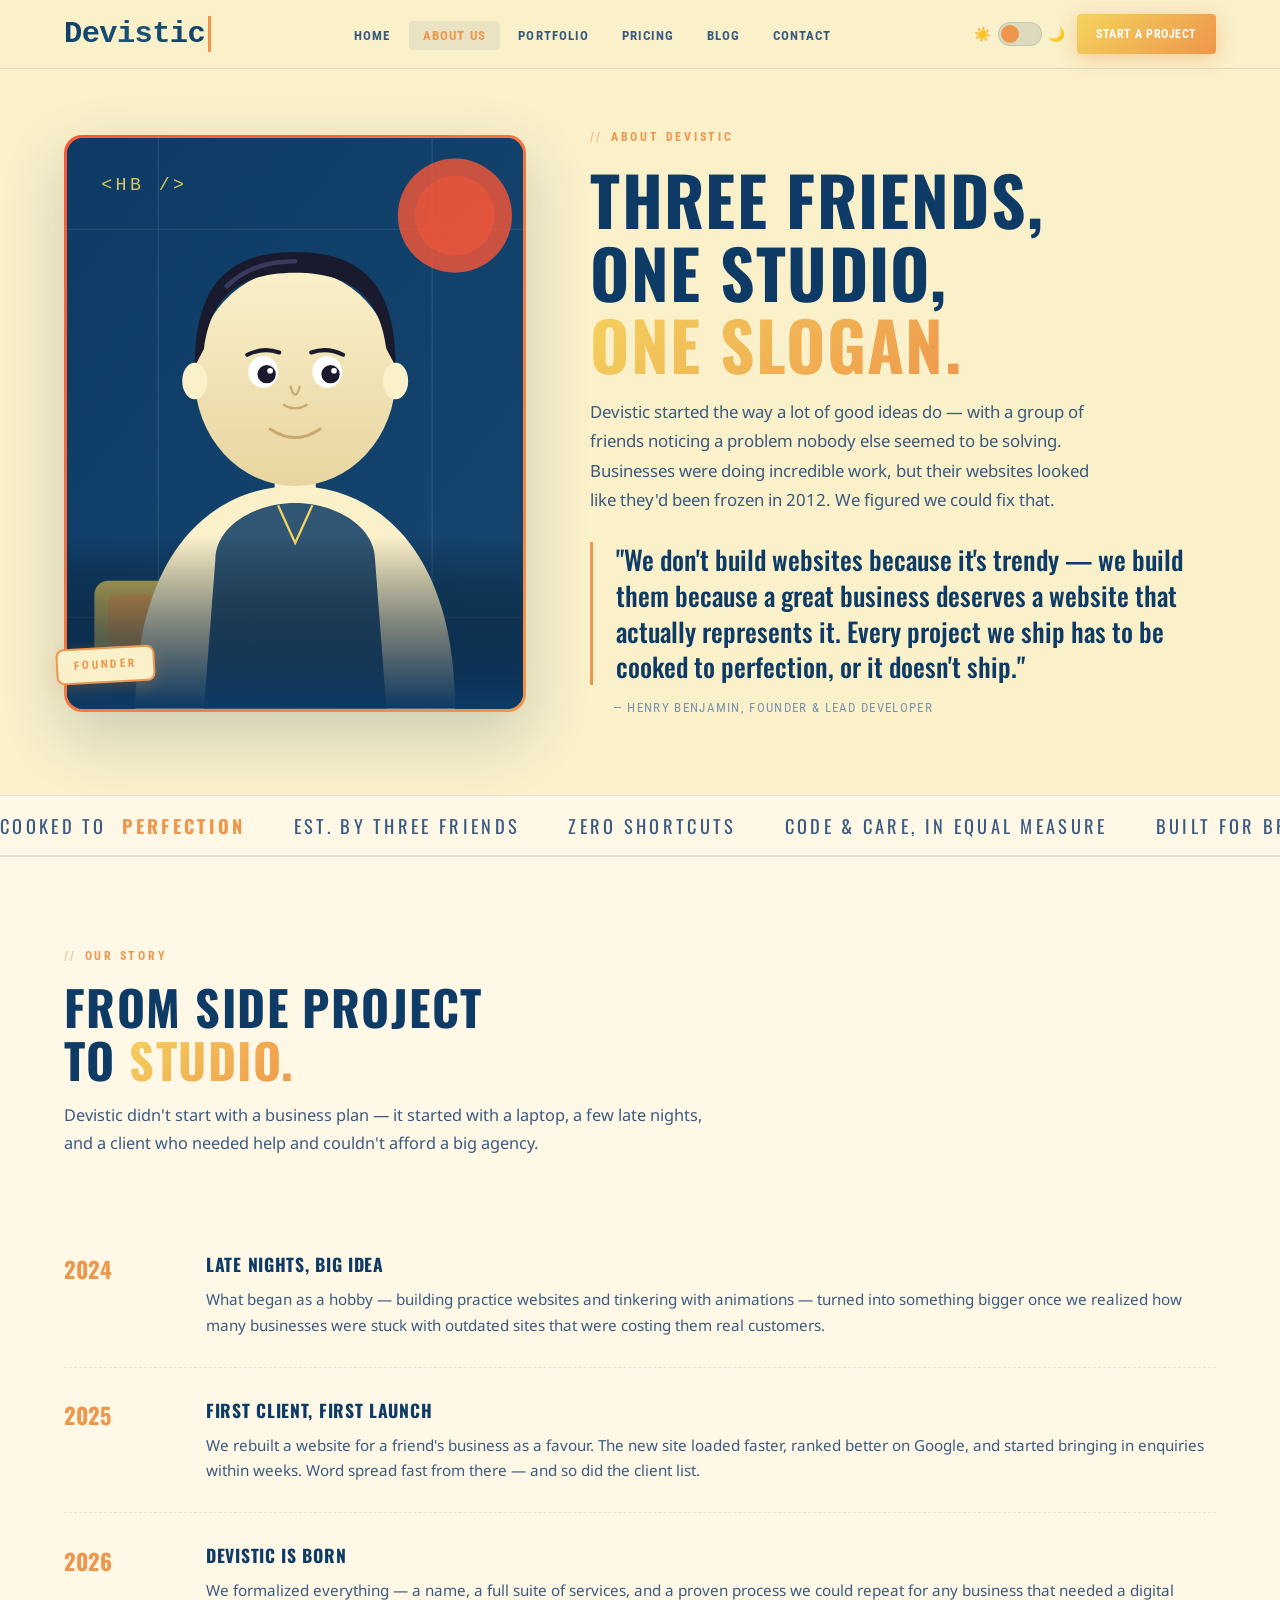
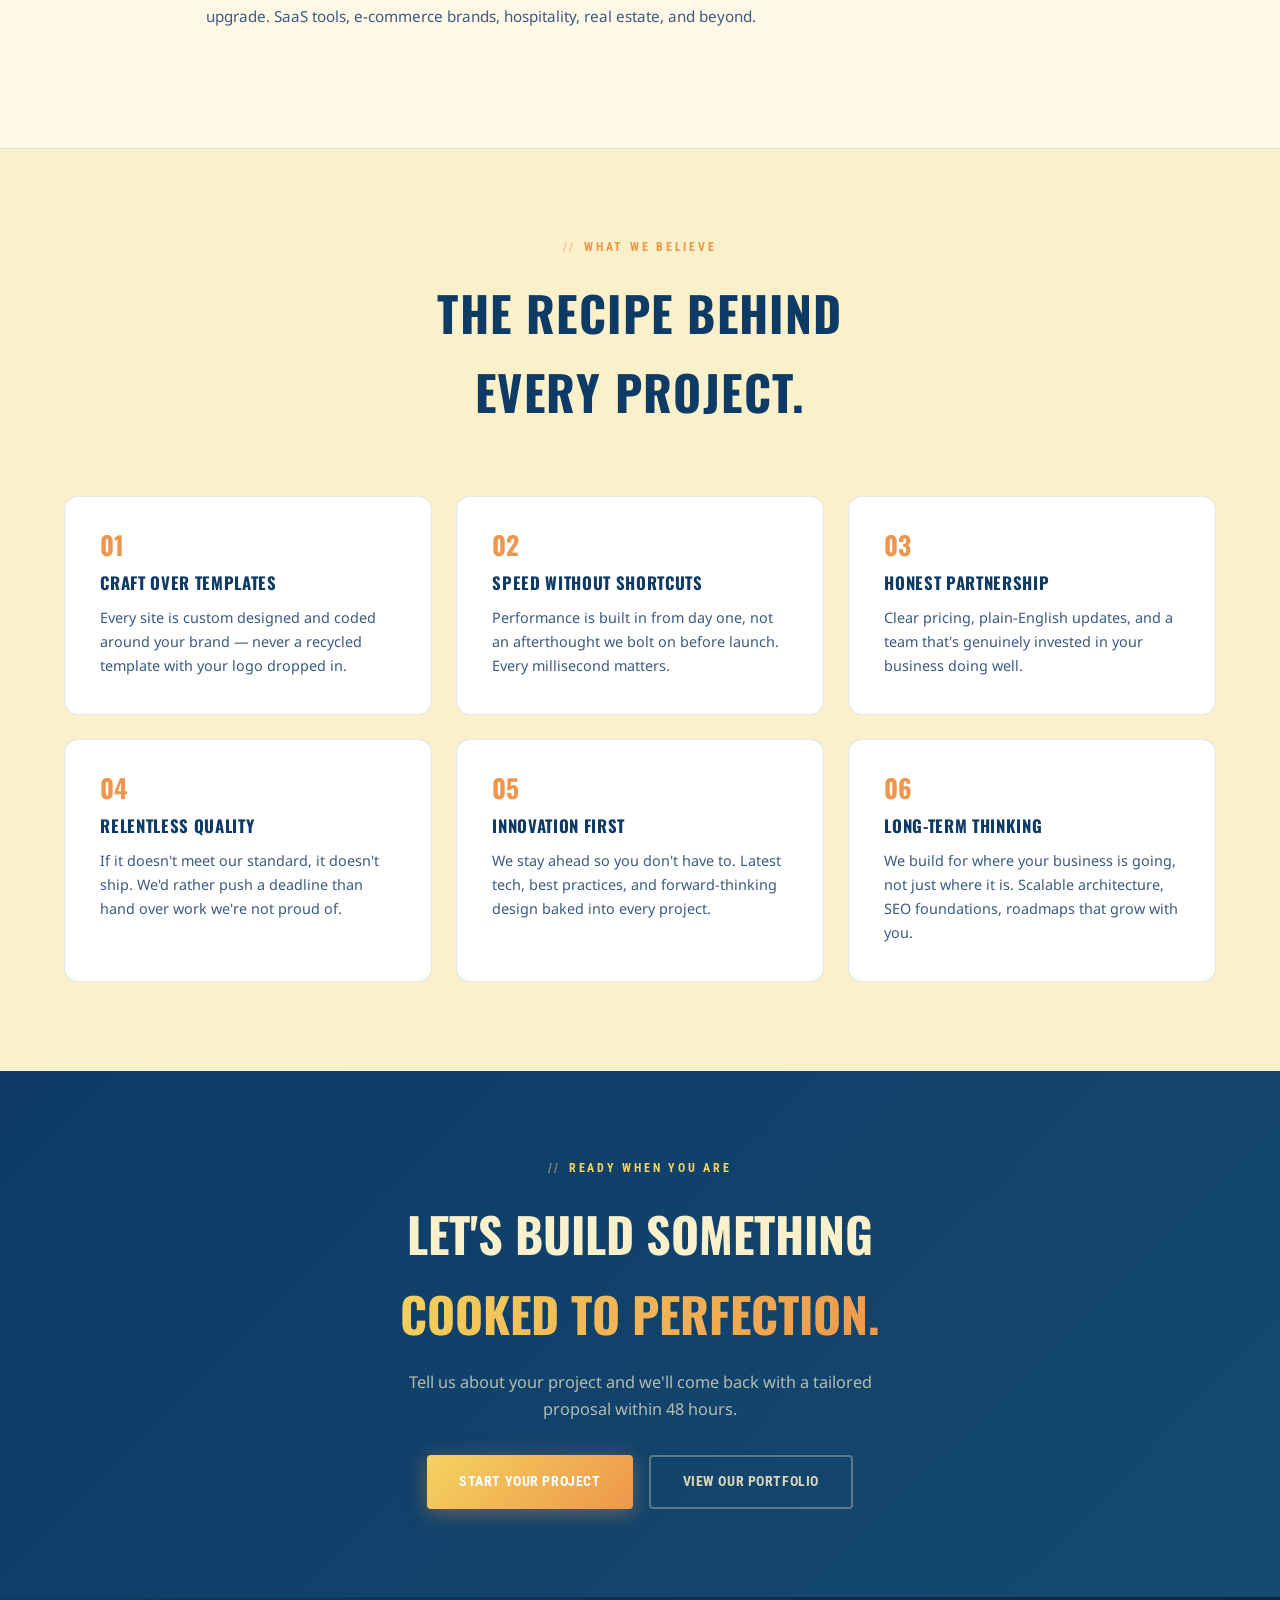
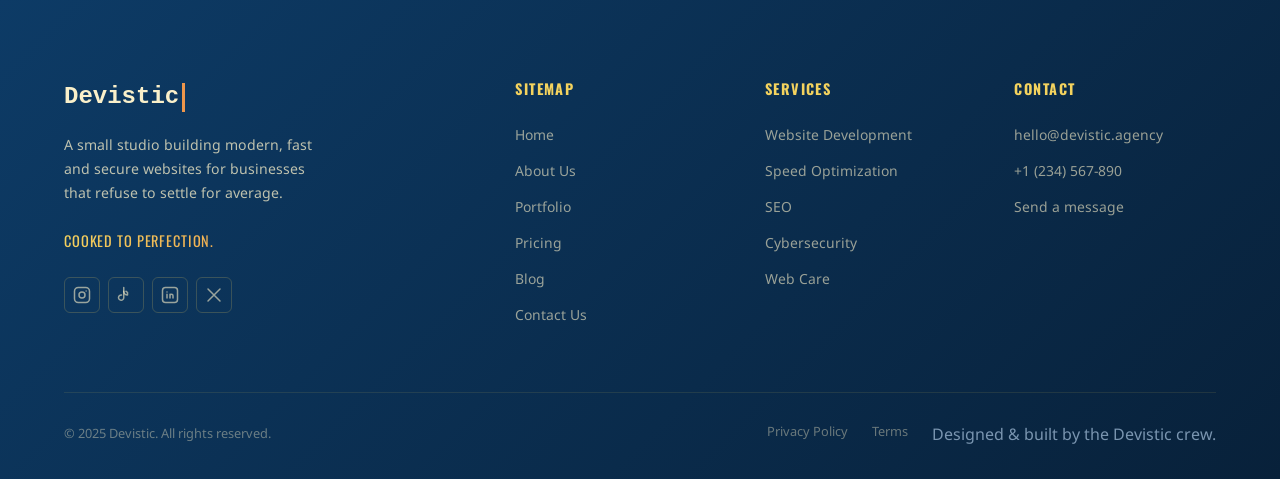
==== commit 643e4a68: "eef" ====
--- a/about.html
+++ b/about.html
@@ -235,11 +235,11 @@
 
   <nav class="navbar" role="navigation" aria-label="Main navigation">
     <div class="nav-inner">
-      <a href="../index.html" class="nav-logo" aria-label="Devistic home">
+      <a href="index.html" class="nav-logo" aria-label="Devistic home">
         <span class="logo-name">Devistic</span><span class="cursor" aria-hidden="true"></span>
       </a>
       <ul class="nav-links" role="list">
-        <li><a href="../index.html">Home</a></li>
+        <li><a href="index.html">Home</a></li>
         <li><a href="about.html" class="active" aria-current="page">About Us</a></li>
         <li><a href="portfolio.html">Portfolio</a></li>
         <li><a href="pricing.html">Pricing</a></li>
@@ -462,7 +462,7 @@
         <div class="footer-col">
           <h4>Sitemap</h4>
           <ul>
-            <li><a href="../index.html">Home</a></li>
+            <li><a href="index.html">Home</a></li>
             <li><a href="about.html">About Us</a></li>
             <li><a href="portfolio.html">Portfolio</a></li>
             <li><a href="pricing.html">Pricing</a></li>
@@ -501,6 +501,6 @@
   </footer>
 
   <button id="scroll-top" aria-label="Scroll to top">↑</button>
-  <script src="../js/main.js"></script>
+  <script src="main.js"></script>
 </body>
 </html>
